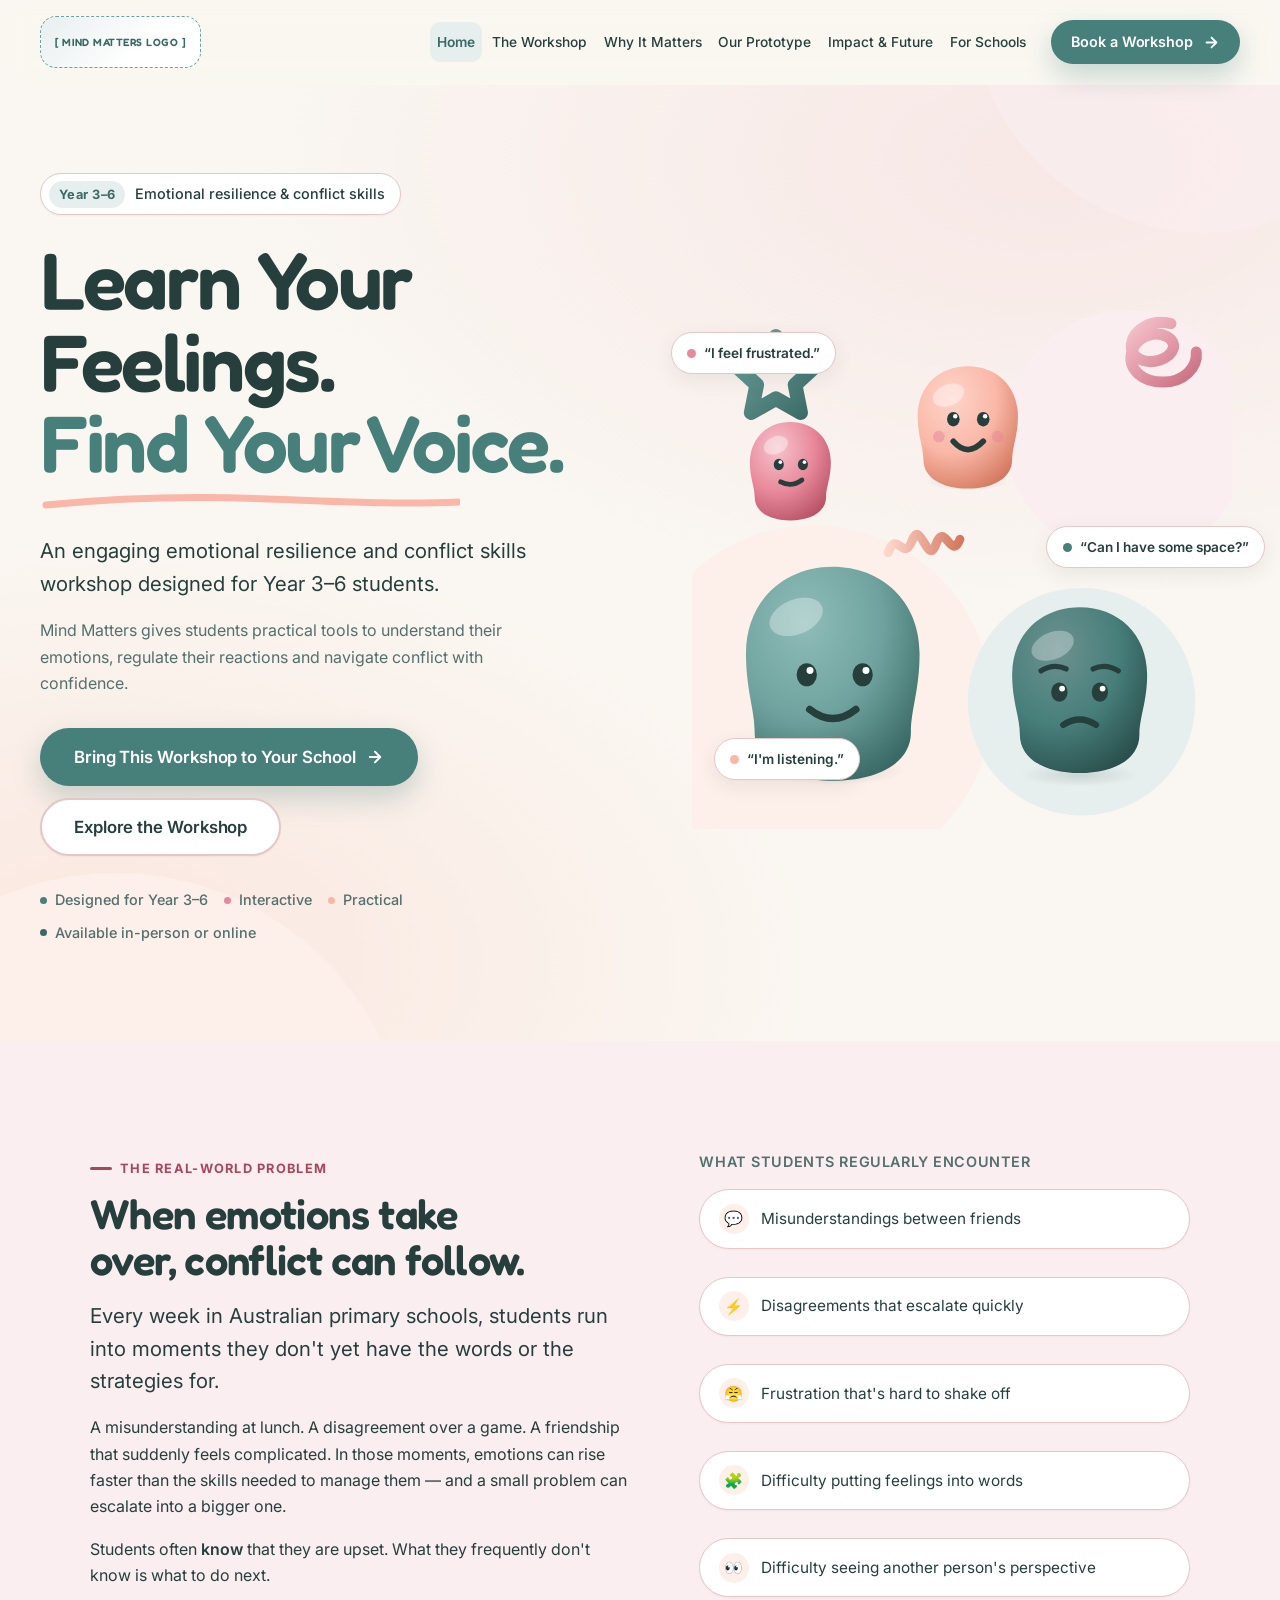
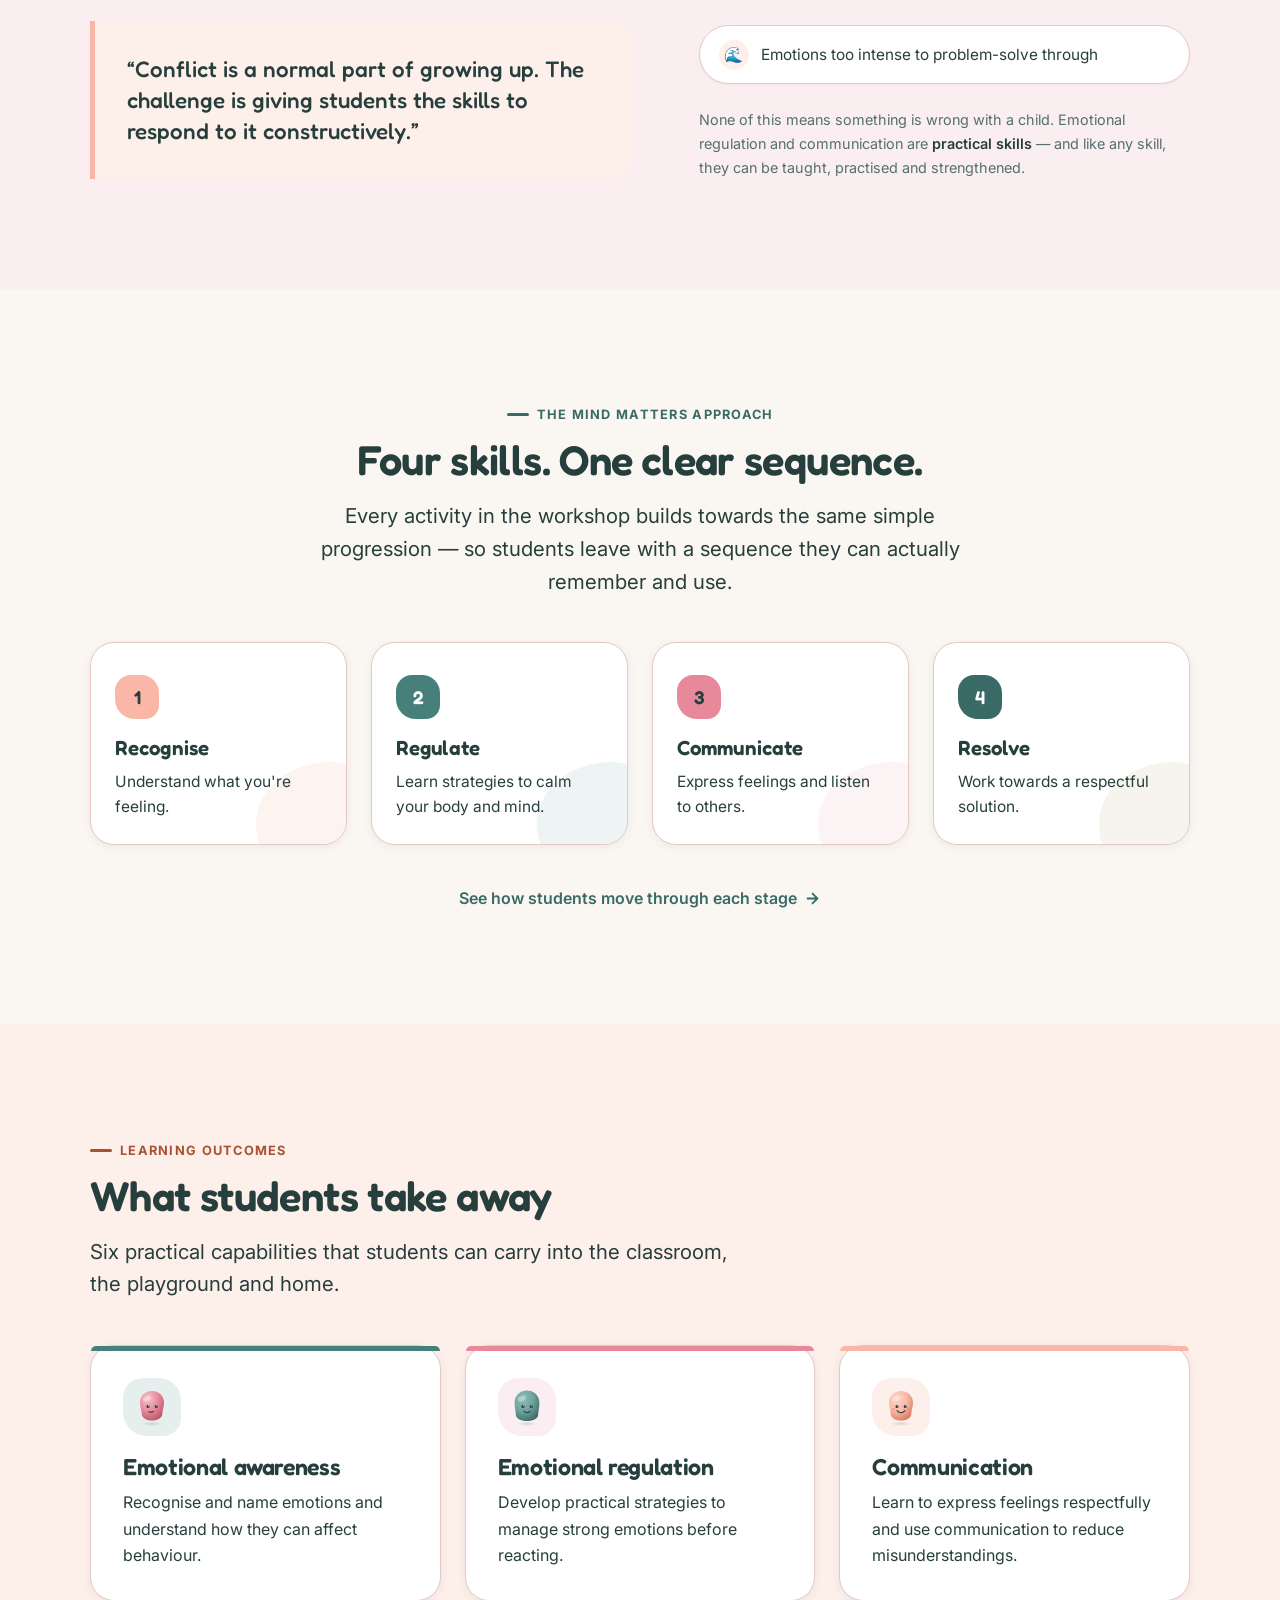
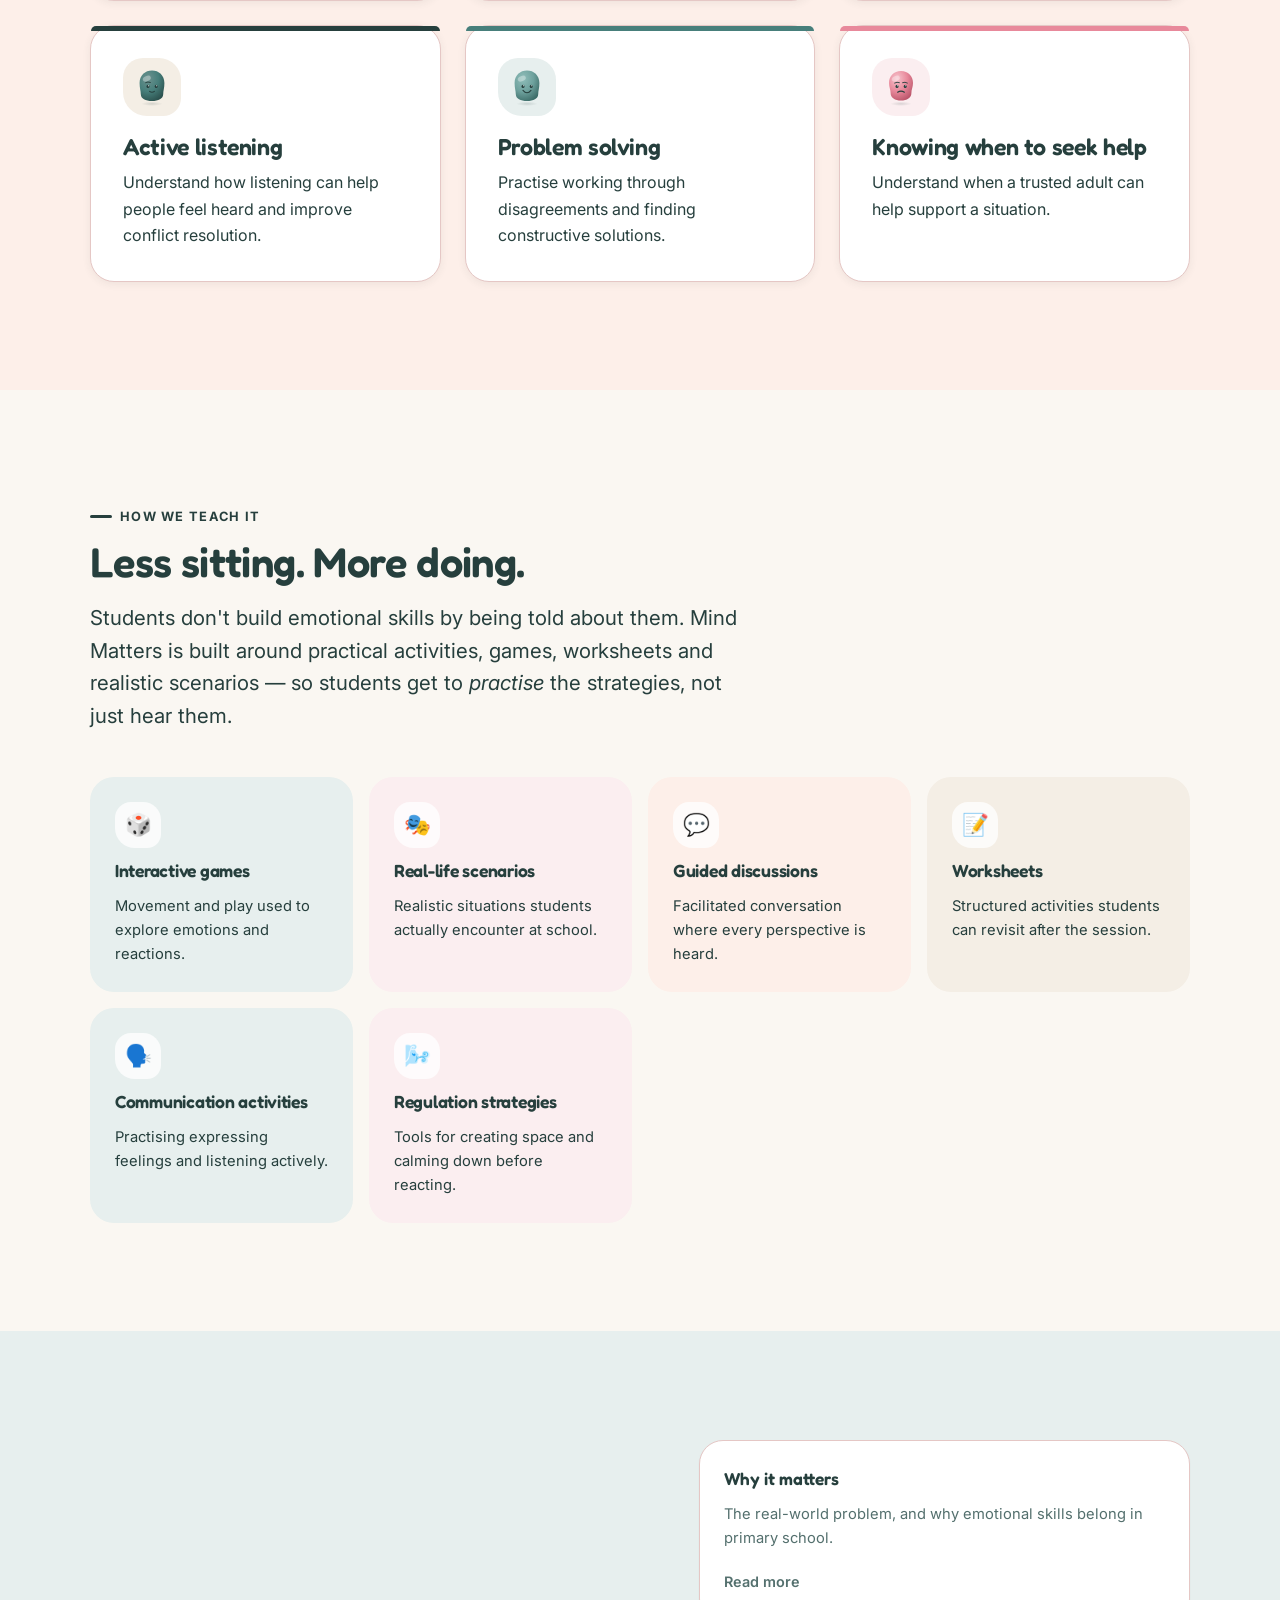
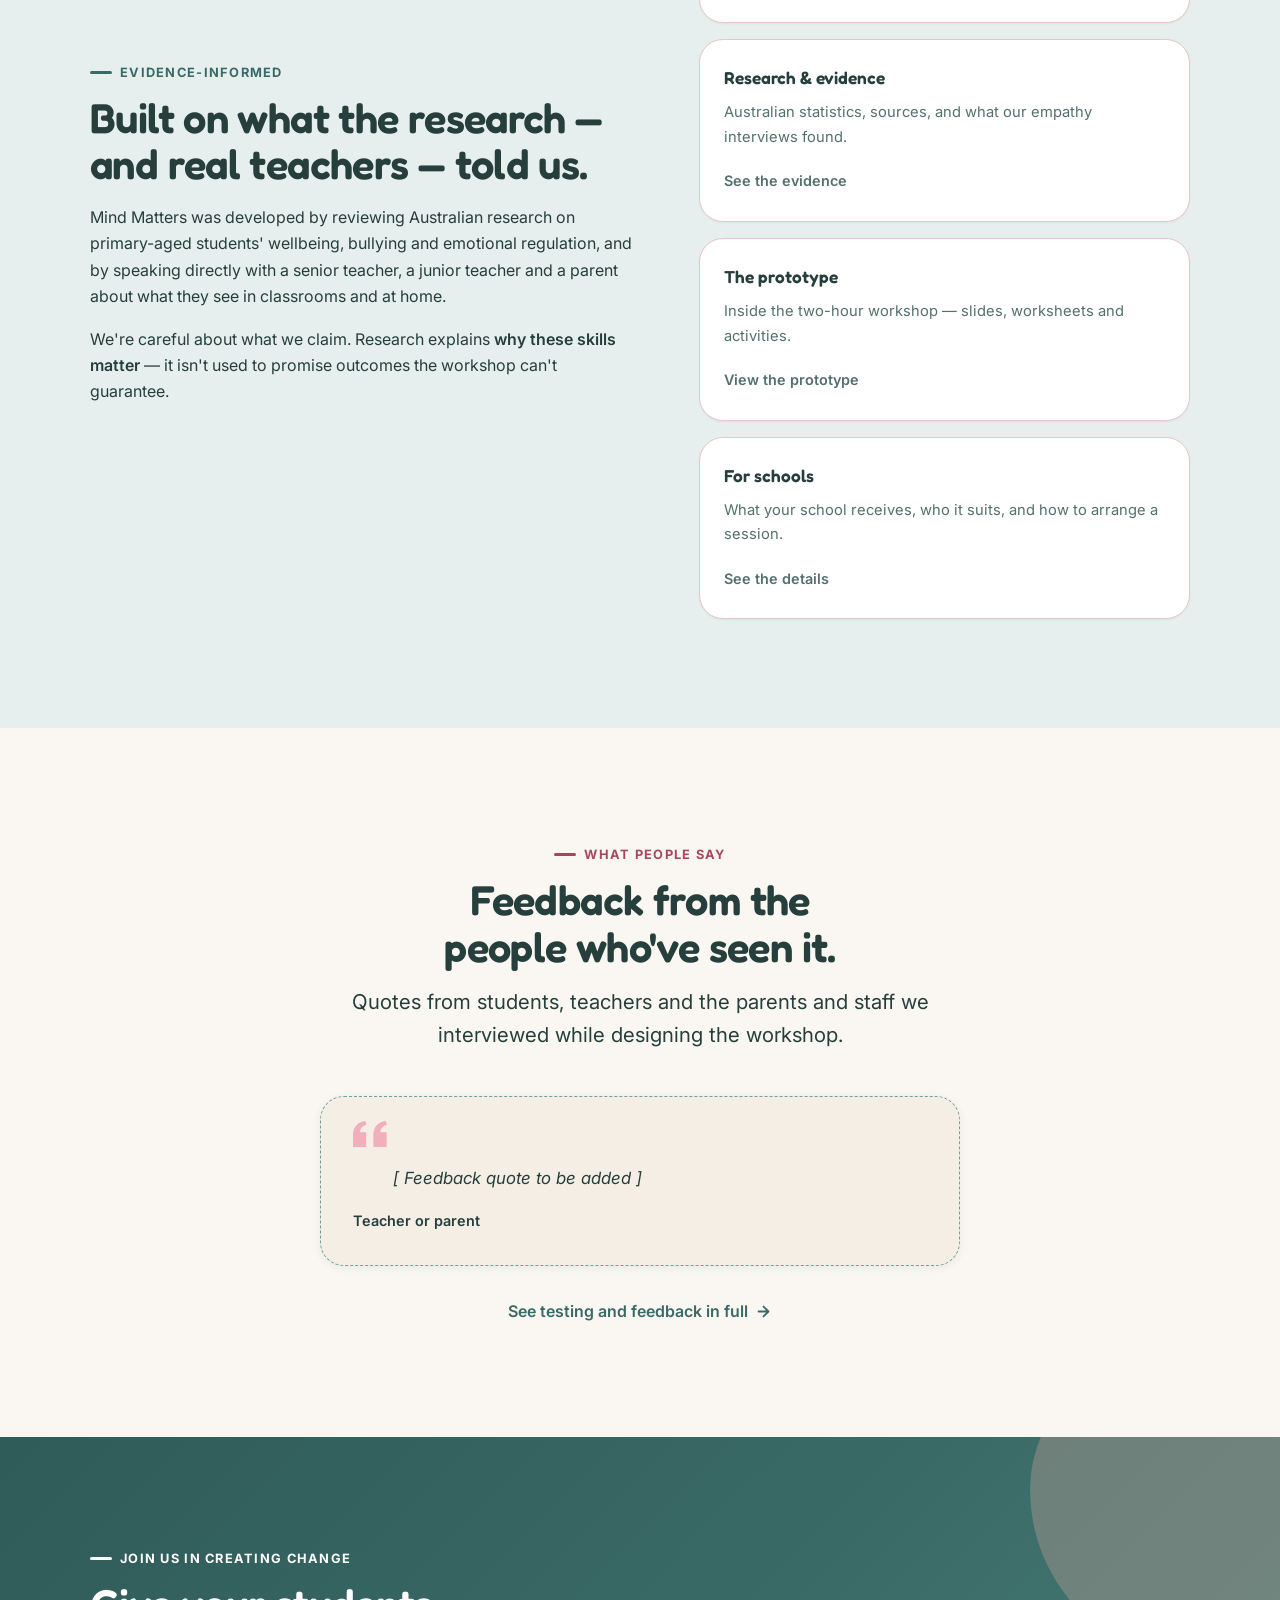
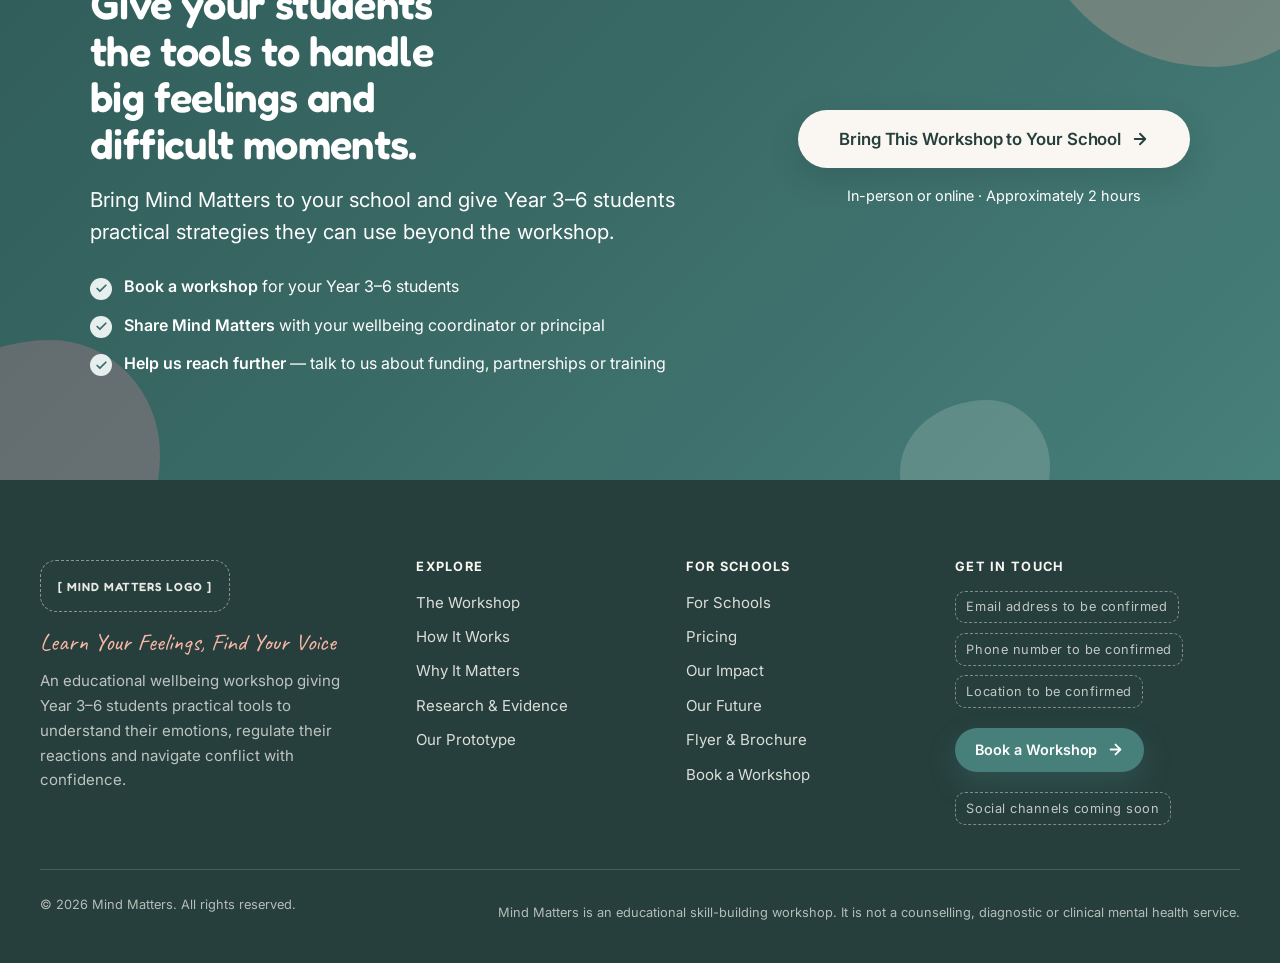
==== index.html @ a4c87caf "Mind Matters website A seven-page static site for the Mind Matters workshop — an emotional resilienc" ====
<!DOCTYPE html>
<html lang="en-AU" class="no-js">
<head>
<meta charset="utf-8">
<meta name="viewport" content="width=device-width, initial-scale=1">
<title>Mind Matters — Learn Your Feelings, Find Your Voice</title>
<meta name="description" content="An engaging emotional resilience and conflict skills workshop designed for Year 3–6 students. Available in person or online for Australian primary schools.">
<meta name="theme-color" content="#477F7B">
<meta property="og:site_name" content="Mind Matters">
<meta property="og:title" content="Mind Matters — Learn Your Feelings, Find Your Voice">
<meta property="og:description" content="An engaging emotional resilience and conflict skills workshop designed for Year 3–6 students. Available in person or online for Australian primary schools.">
<meta property="og:type" content="website">
<link rel="icon" href="assets/illustrations/favicon.svg" type="image/svg+xml">
<link rel="preconnect" href="https://fonts.googleapis.com">
<link rel="preconnect" href="https://fonts.gstatic.com" crossorigin>
<link rel="stylesheet" href="https://fonts.googleapis.com/css2?family=Caveat:wght@600;700&family=Fredoka:wght@400;500;600;700&family=Inter:wght@400;500;600;700&display=swap">
<link rel="stylesheet" href="css/base.css">
<link rel="stylesheet" href="css/components.css">
<link rel="stylesheet" href="css/pages.css">
</head>
<body>
<a class="skip-link" href="#main">Skip to main content</a>

<!-- Header is rendered by js/site.js from js/content.js -->
<header id="site-header"></header>

<noscript>
  <div class="wrap" style="padding:1rem 0">
    <p><strong>Mind Matters</strong> —
      <a href="index.html">Home</a> ·
      <a href="workshop.html">The Workshop</a> ·
      <a href="workshop.html#how-it-works">How It Works</a> ·
      <a href="why-it-matters.html">Why It Matters</a> ·
      <a href="why-it-matters.html#research">Research</a> ·
      <a href="for-schools.html">For Schools</a> ·
      <a href="for-schools.html#pricing">Pricing</a> ·
      <a href="impact.html#future">Our Vision</a> ·
      <a href="contact.html">Contact</a>
    </p>
  </div>
</noscript>

<main id="main">

<!-- ======================= HERO ======================= -->
<section class="hero">
  <div class="hero__blob-peach" aria-hidden="true"></div>
  <div class="hero__blob-rose float-slow" aria-hidden="true"></div>

  <div class="wrap wrap--wide hero__inner">

    <div class="hero__copy">
      <p class="hero__kicker" data-reveal>
        <b>Year 3–6</b> Emotional resilience &amp; conflict skills
      </p>

      <h1 class="hero__title" data-reveal style="--reveal-delay:60ms">
        <span class="l1">Learn Your Feelings.</span>
        <span class="l2">Find Your Voice.</span>
      </h1>

      <p class="hero__lead" data-reveal style="--reveal-delay:120ms">
        An engaging emotional resilience and conflict skills workshop designed for
        Year 3–6 students.
      </p>

      <p class="hero__sub" data-reveal style="--reveal-delay:160ms">
        Mind Matters gives students practical tools to understand their emotions,
        regulate their reactions and navigate conflict with confidence.
      </p>

      <div class="hero__actions" data-reveal style="--reveal-delay:220ms">
        <a class="btn btn--primary btn--lg" href="contact.html">
          Bring This Workshop to Your School
          <svg class="btn__arrow" width="18" height="18" viewBox="0 0 24 24" fill="none" stroke="currentColor" stroke-width="2.5" stroke-linecap="round" stroke-linejoin="round" aria-hidden="true"><path d="M5 12h13M12 5l7 7-7 7"/></svg>
        </a>
        <a class="btn btn--secondary btn--lg" href="workshop.html">Explore the Workshop</a>
      </div>

      <ul class="badge-strip" data-reveal style="--reveal-delay:280ms">
        <li>Designed for Year 3–6</li>
        <li>Interactive</li>
        <li>Practical</li>
        <li>Available in-person or online</li>
      </ul>
    </div>

    <div class="hero__art" data-reveal style="--reveal-delay:140ms">
      <div class="hero__art-stage">
        <img src="assets/illustrations/hero-scene.svg" class="float-slow"
             alt="Illustration of four friendly emotion characters surrounded by colourful organic shapes, representing students learning to name and manage their feelings.">
        <span class="hero__chip hero__chip--1 float float-delay-1" aria-hidden="true"><i></i>“I feel frustrated.”</span>
        <span class="hero__chip hero__chip--2 float-slow float-delay-2" aria-hidden="true"><i></i>“Can I have some space?”</span>
        <span class="hero__chip hero__chip--3 float float-delay-2" aria-hidden="true"><i></i>“I'm listening.”</span>
      </div>
    </div>

  </div>
</section>

<!-- ======================= THE PROBLEM ======================= -->
<section class="section section--rose" id="the-problem">
  <div class="wrap">
    <div class="split">

      <div data-reveal>
        <p class="eyebrow eyebrow--rose">The real-world problem</p>
        <h2>When emotions take over, conflict can follow.</h2>
        <p class="lead">
          Every week in Australian primary schools, students run into moments they
          don't yet have the words or the strategies for.
        </p>
        <p>
          A misunderstanding at lunch. A disagreement over a game. A friendship that
          suddenly feels complicated. In those moments, emotions can rise faster than
          the skills needed to manage them — and a small problem can escalate into a
          bigger one.
        </p>
        <p>
          Students often <strong>know</strong> that they are upset. What they frequently
          don't know is what to do next.
        </p>

        <div class="pull-statement">
          <p>
            “Conflict is a normal part of growing up. The challenge is giving students
            the skills to respond to it constructively.”
          </p>
        </div>
      </div>

      <div data-reveal style="--reveal-delay:120ms">
        <p class="small muted" style="font-weight:600;letter-spacing:.04em;text-transform:uppercase;margin-bottom:1rem">
          What students regularly encounter
        </p>
        <div class="problem-list">
          <p class="problem-chip"><span class="problem-chip__dot" aria-hidden="true">💬</span>Misunderstandings between friends</p>
          <p class="problem-chip"><span class="problem-chip__dot" aria-hidden="true">⚡</span>Disagreements that escalate quickly</p>
          <p class="problem-chip"><span class="problem-chip__dot" aria-hidden="true">😤</span>Frustration that's hard to shake off</p>
          <p class="problem-chip"><span class="problem-chip__dot" aria-hidden="true">🧩</span>Difficulty putting feelings into words</p>
          <p class="problem-chip"><span class="problem-chip__dot" aria-hidden="true">👀</span>Difficulty seeing another person's perspective</p>
          <p class="problem-chip"><span class="problem-chip__dot" aria-hidden="true">🌊</span>Emotions too intense to problem-solve through</p>
        </div>

        <p class="small muted" style="margin-top:1.5rem">
          None of this means something is wrong with a child. Emotional regulation and
          communication are <strong>practical skills</strong> — and like any skill, they
          can be taught, practised and strengthened.
        </p>
      </div>

    </div>
  </div>
</section>

<!-- ======================= THE APPROACH ======================= -->
<section class="section" id="approach">
  <div class="wrap">
    <div class="section-head section-head--center" data-reveal>
      <p class="eyebrow" style="justify-content:center">The Mind Matters approach</p>
      <h2>Four skills. One clear sequence.</h2>
      <p class="lead">
        Every activity in the workshop builds towards the same simple progression —
        so students leave with a sequence they can actually remember and use.
      </p>
    </div>

    <div class="steps">
      <article class="step step--1" data-reveal>
        <span class="step__num" aria-hidden="true">1</span>
        <h3 class="step__title">Recognise</h3>
        <p class="step__body">Understand what you're feeling.</p>
      </article>
      <article class="step step--2" data-reveal>
        <span class="step__num" aria-hidden="true">2</span>
        <h3 class="step__title">Regulate</h3>
        <p class="step__body">Learn strategies to calm your body and mind.</p>
      </article>
      <article class="step step--3" data-reveal>
        <span class="step__num" aria-hidden="true">3</span>
        <h3 class="step__title">Communicate</h3>
        <p class="step__body">Express feelings and listen to others.</p>
      </article>
      <article class="step step--4" data-reveal>
        <span class="step__num" aria-hidden="true">4</span>
        <h3 class="step__title">Resolve</h3>
        <p class="step__body">Work towards a respectful solution.</p>
      </article>
    </div>

    <p class="text-center" style="margin-top:2.5rem" data-reveal>
      <a class="link-arrow" href="workshop.html#how-it-works">
        See how students move through each stage
        <svg width="17" height="17" viewBox="0 0 24 24" fill="none" stroke="currentColor" stroke-width="2.5" stroke-linecap="round" stroke-linejoin="round" aria-hidden="true"><path d="M5 12h13M12 5l7 7-7 7"/></svg>
      </a>
    </p>
  </div>
</section>

<!-- ======================= WHAT STUDENTS TAKE AWAY ======================= -->
<section class="section section--peach" id="takeaways">
  <div class="wrap">
    <div class="section-head" data-reveal>
      <p class="eyebrow eyebrow--peach">Learning outcomes</p>
      <h2>What students take away</h2>
      <p class="lead">
        Six practical capabilities that students can carry into the classroom,
        the playground and home.
      </p>
    </div>

    <div class="grid grid--3">
      <article class="card card--hover card--teal card--topbar" data-reveal>
        <span class="card__icon" aria-hidden="true"><img src="assets/illustrations/blob-thinking.svg" alt=""></span>
        <h3>Emotional awareness</h3>
        <p>Recognise and name emotions and understand how they can affect behaviour.</p>
      </article>

      <article class="card card--hover card--rose card--topbar" data-reveal style="--reveal-delay:80ms">
        <span class="card__icon" aria-hidden="true"><img src="assets/illustrations/blob-calm.svg" alt=""></span>
        <h3>Emotional regulation</h3>
        <p>Develop practical strategies to manage strong emotions before reacting.</p>
      </article>

      <article class="card card--hover card--peach card--topbar" data-reveal style="--reveal-delay:160ms">
        <span class="card__icon" aria-hidden="true"><img src="assets/illustrations/blob-happy.svg" alt=""></span>
        <h3>Communication</h3>
        <p>Learn to express feelings respectfully and use communication to reduce misunderstandings.</p>
      </article>

      <article class="card card--hover card--deep card--topbar" data-reveal>
        <span class="card__icon" aria-hidden="true"><img src="assets/illustrations/blob-listening.svg" alt=""></span>
        <h3>Active listening</h3>
        <p>Understand how listening can help people feel heard and improve conflict resolution.</p>
      </article>

      <article class="card card--hover card--teal card--topbar" data-reveal style="--reveal-delay:80ms">
        <span class="card__icon" aria-hidden="true"><img src="assets/illustrations/blob-proud.svg" alt=""></span>
        <h3>Problem solving</h3>
        <p>Practise working through disagreements and finding constructive solutions.</p>
      </article>

      <article class="card card--hover card--rose card--topbar" data-reveal style="--reveal-delay:160ms">
        <span class="card__icon" aria-hidden="true"><img src="assets/illustrations/blob-worried.svg" alt=""></span>
        <h3>Knowing when to seek help</h3>
        <p>Understand when a trusted adult can help support a situation.</p>
      </article>
    </div>
  </div>
</section>

<!-- ======================= INTERACTIVE LEARNING ======================= -->
<section class="section" id="interactive">
  <div class="wrap">
    <div class="section-head" data-reveal>
      <p class="eyebrow eyebrow--deep">How we teach it</p>
      <h2>Less sitting. More doing.</h2>
      <p class="lead">
        Students don't build emotional skills by being told about them. Mind Matters is
        built around practical activities, games, worksheets and realistic scenarios —
        so students get to <em>practise</em> the strategies, not just hear them.
      </p>
    </div>

    <div class="activity-grid">
      <article class="activity activity--teal" data-reveal>
        <span class="activity__icon" aria-hidden="true">🎲</span>
        <h3 class="activity__title">Interactive games</h3>
        <p class="activity__body">Movement and play used to explore emotions and reactions.</p>
      </article>
      <article class="activity activity--rose" data-reveal style="--reveal-delay:70ms">
        <span class="activity__icon" aria-hidden="true">🎭</span>
        <h3 class="activity__title">Real-life scenarios</h3>
        <p class="activity__body">Realistic situations students actually encounter at school.</p>
      </article>
      <article class="activity activity--peach" data-reveal style="--reveal-delay:140ms">
        <span class="activity__icon" aria-hidden="true">💬</span>
        <h3 class="activity__title">Guided discussions</h3>
        <p class="activity__body">Facilitated conversation where every perspective is heard.</p>
      </article>
      <article class="activity activity--deep" data-reveal>
        <span class="activity__icon" aria-hidden="true">📝</span>
        <h3 class="activity__title">Worksheets</h3>
        <p class="activity__body">Structured activities students can revisit after the session.</p>
      </article>
      <article class="activity activity--teal" data-reveal style="--reveal-delay:70ms">
        <span class="activity__icon" aria-hidden="true">🗣️</span>
        <h3 class="activity__title">Communication activities</h3>
        <p class="activity__body">Practising expressing feelings and listening actively.</p>
      </article>
      <article class="activity activity--rose" data-reveal style="--reveal-delay:140ms">
        <span class="activity__icon" aria-hidden="true">🌬️</span>
        <h3 class="activity__title">Regulation strategies</h3>
        <p class="activity__body">Tools for creating space and calming down before reacting.</p>
      </article>
    </div>
  </div>
</section>

<!-- ======================= EVIDENCE + EXPLORE ======================= -->
<section class="section section--teal">
  <div class="wrap">
    <div class="split">
      <div data-reveal>
        <p class="eyebrow">Evidence-informed</p>
        <h2>Built on what the research — and real teachers — told us.</h2>
        <p>
          Mind Matters was developed by reviewing Australian research on primary-aged
          students' wellbeing, bullying and emotional regulation, and by speaking directly
          with a senior teacher, a junior teacher and a parent about what they see in
          classrooms and at home.
        </p>
        <p>
          We're careful about what we claim. Research explains <strong>why these skills
          matter</strong> — it isn't used to promise outcomes the workshop can't guarantee.
        </p>
      </div>

      <div class="nav-cards" data-reveal style="--reveal-delay:100ms">
        <a class="nav-card" href="why-it-matters.html">
          <strong>Why it matters</strong>
          <span>The real-world problem, and why emotional skills belong in primary school.</span>
          <span class="link-arrow">Read more</span>
        </a>
        <a class="nav-card" href="why-it-matters.html#research">
          <strong>Research &amp; evidence</strong>
          <span>Australian statistics, sources, and what our empathy interviews found.</span>
          <span class="link-arrow">See the evidence</span>
        </a>
        <a class="nav-card" href="prototype.html">
          <strong>The prototype</strong>
          <span>Inside the two-hour workshop — slides, worksheets and activities.</span>
          <span class="link-arrow">View the prototype</span>
        </a>
        <a class="nav-card" href="for-schools.html">
          <strong>For schools</strong>
          <span>What your school receives, who it suits, and how to arrange a session.</span>
          <span class="link-arrow">See the details</span>
        </a>
      </div>
    </div>
  </div>
</section>

<!-- ======================= CTA ======================= -->
<!-- ======================= FEEDBACK & QUOTES ======================= -->
<section class="section" id="feedback">
  <div class="wrap">
    <div class="section-head section-head--center" data-reveal>
      <p class="eyebrow eyebrow--rose" style="justify-content:center">What people say</p>
      <h2>Feedback from the people who've seen it.</h2>
      <p class="lead">
        Quotes from students, teachers and the parents and staff we interviewed while
        designing the workshop.
      </p>
    </div>

    <!-- ===== PLACEHOLDER: replace each with a real quote, then remove quote--empty ===== -->
    <div class="wrap--text" style="margin-inline:auto;margin-bottom:2rem">
      <figure class="quote quote--empty" data-reveal>
        <blockquote class="quote__text muted"><em>[ Feedback quote to be added ]</em></blockquote>
        <figcaption class="quote__attrib">Teacher or parent</figcaption>
      </figure>
    </div>

    <div class="cluster" style="justify-content:center" data-reveal>
      <a class="link-arrow" href="prototype.html#feedback">
        See testing and feedback in full
        <svg width="17" height="17" viewBox="0 0 24 24" fill="none" stroke="currentColor" stroke-width="2.5" stroke-linecap="round" stroke-linejoin="round" aria-hidden="true"><path d="M5 12h13M12 5l7 7-7 7"/></svg>
      </a>
    </div>
  </div>
</section>

<section class="cta-band">
  <span class="cta-band__shape cta-band__shape--a float-slow" aria-hidden="true"></span>
  <span class="cta-band__shape cta-band__shape--b float" aria-hidden="true"></span>
  <span class="cta-band__shape cta-band__shape--c float-slow float-delay-1" aria-hidden="true"></span>

  <div class="wrap cta-band__inner">
    <div data-reveal>
      <p class="eyebrow eyebrow--light">Join us in creating change</p>
      <h2>Give your students the tools to handle big feelings and difficult moments.</h2>
      <p class="lead" style="color:#FFFFFF">
        Bring Mind Matters to your school and give Year 3–6 students practical strategies
        they can use beyond the workshop.
      </p>
      <ul class="ticks" style="margin-top:1.5rem;color:#FFFFFF">
        <li style="color:#FFFFFF"><strong style="color:#FFFFFF">Book a workshop</strong> for your Year 3–6 students</li>
        <li style="color:#FFFFFF"><strong style="color:#FFFFFF">Share Mind Matters</strong> with your wellbeing coordinator or principal</li>
        <li style="color:#FFFFFF"><strong style="color:#FFFFFF">Help us reach further</strong> — talk to us about funding, partnerships or training</li>
      </ul>
    </div>
    <div data-reveal style="--reveal-delay:100ms">
      <a class="btn btn--on-colour btn--lg btn--block" href="contact.html">
        Bring This Workshop to Your School
        <svg class="btn__arrow" width="18" height="18" viewBox="0 0 24 24" fill="none" stroke="currentColor" stroke-width="2.5" stroke-linecap="round" stroke-linejoin="round" aria-hidden="true"><path d="M5 12h13M12 5l7 7-7 7"/></svg>
      </a>
      <p class="small" style="color:#FFFFFF;margin-top:1rem;text-align:center">
        In-person or online · Approximately 2 hours
      </p>
    </div>
  </div>
</section>

</main>

<!-- Footer is rendered by js/site.js from js/content.js -->
<footer id="site-footer"></footer>

<script src="js/content.js"></script>
<script src="js/site.js"></script>
</body>
</html>
---- css/base.css ----
/* ==========================================================================
   MIND MATTERS — base.css
   Design tokens, reset, typography, layout primitives, motion.
   Edit tokens here to re-skin the entire site.
   ========================================================================== */

/* --------------------------------------------------------------------------
   1. DESIGN TOKENS
   -------------------------------------------------------------------------- */
:root {
  /* ---------------------------------------------------------------------------
     BRAND PALETTE
     The six colours below are the Mind Matters brand palette, used exactly as
     specified. The "ink" and "tint" variants beneath them are derived from
     those six so that text and UI meet WCAG AA contrast — the brand colours
     themselves are unchanged and still do all the visible colour work.
     --------------------------------------------------------------------------- */

  /* --- Brand colours, as specified --- */
  --mm-teal:          #477F7B;  /* Primary   — Muted Teal      */
  --mm-rose:          #E8899B;  /* Secondary — Dusty Rose      */
  --mm-peach:         #FAB7A7;  /* Accent    — Peach           */
  --mm-canvas:        #FAF7F2;  /* Background— Warm Cream      */
  --mm-deep:          #263F3D;  /* Dark text — Deep Teal       */
  --mm-light:         #FAF7F2;  /* Light text on teal surfaces */
  --mm-border:        #E5C7C5;  /* Border    — Soft Rose-Grey  */

  /* --- Text-safe variants (AA on cream and white) ---
     Muted Teal and Dusty Rose are too light to carry small text on a cream
     background, so these slightly deeper versions are used for links, labels,
     icons and captions. Fills, borders and illustrations use the brand hexes. */
  --mm-teal-deep:     #3A6A66;  /* teal text, links, button fills, hover */
  --mm-rose-ink:      #A8465C;  /* rose used as text or an icon           */
  --mm-peach-ink:     #A85232;  /* peach used as text or an icon          */
  --mm-body:          #263F3D;  /* body copy — Deep Teal, per the palette */
  --mm-muted:         #54706E;  /* captions and secondary copy            */

  /* --- Lighter brand variants, for illustration and decoration --- */
  --mm-teal-light:    #6FA29E;
  --mm-rose-light:    #F2AEBB;
  --mm-peach-light:   #FDD5CA;

  /* --- Surface tints, derived from the brand colours --- */
  --mm-teal-tint:     #E7EFEE;
  --mm-rose-tint:     #FBEEF0;
  --mm-peach-tint:    #FDEFE9;
  --mm-cream-deep:    #F4EEE5;  /* a deeper cream for alternating bands   */
  --mm-surface:       #FFFFFF;  /* cards and panels sit above the cream   */
  --mm-surface-alt:   #FFFFFF;
  --mm-border-soft:   #EFE2E1;  /* faint dividers inside cards            */
  --mm-border-strong: #AD8482;  /* form inputs — must be perceivable      */

  /* Semantic roles */
  --mm-accent:        var(--mm-teal);
  --mm-accent-ink:    var(--mm-light);
  --mm-focus:         #A8465C;  /* rose ink — visible on cream and on teal */

  /* Typography */
  --font-display: "Fredoka", "Trebuchet MS", "Segoe UI", system-ui, sans-serif;
  --font-body:    "Inter", -apple-system, BlinkMacSystemFont, "Segoe UI", Roboto, Helvetica, Arial, sans-serif;
  --font-hand:    "Caveat", "Bradley Hand", cursive;

  /* Fluid type scale */
  --fs-display:  clamp(2.6rem, 1.4rem + 4.6vw, 5rem);
  --fs-h1:       clamp(2.2rem, 1.4rem + 3.2vw, 3.7rem);
  --fs-h2:       clamp(1.75rem, 1.25rem + 1.9vw, 2.6rem);
  --fs-h3:       clamp(1.2rem, 1.05rem + 0.6vw, 1.45rem);
  --fs-h4:       clamp(1.05rem, 1rem + 0.3vw, 1.18rem);
  --fs-lead:     clamp(1.05rem, 0.98rem + 0.45vw, 1.28rem);
  --fs-body:     1rem;
  --fs-small:    0.9rem;
  --fs-tiny:     0.8rem;

  /* Spacing */
  --sp-1: 0.25rem;  --sp-2: 0.5rem;   --sp-3: 0.75rem;  --sp-4: 1rem;
  --sp-5: 1.5rem;   --sp-6: 2rem;     --sp-7: 2.75rem;  --sp-8: 3.5rem;
  --sp-9: 5rem;     --sp-10: 7rem;

  --section-y: clamp(3.5rem, 2rem + 6vw, 7rem);

  /* Radii — soft, organic */
  --r-sm:  10px;
  --r-md:  16px;
  --r-lg:  24px;
  --r-xl:  32px;
  --r-2xl: 44px;
  --r-pill: 999px;
  --r-blob: 58% 42% 46% 54% / 48% 44% 56% 52%;

  /* Elevation — soft and low-contrast, never heavy */
  --sh-xs: 0 1px 2px rgba(38, 63, 61, 0.05);
  --sh-sm: 0 2px 8px rgba(38, 63, 61, 0.07);
  --sh-md: 0 6px 20px rgba(38, 63, 61, 0.08);
  --sh-lg: 0 16px 40px rgba(38, 63, 61, 0.10);
  --sh-xl: 0 28px 64px rgba(38, 63, 61, 0.13);
  --sh-teal: 0 12px 28px rgba(71, 127, 123, 0.28);

  /* Layout */
  --wrap:       1180px;
  --wrap-wide:  1340px;
  --wrap-text:  720px;
  --gutter:     clamp(1.15rem, 0.6rem + 2.4vw, 2.5rem);
  --header-h:   84px;

  /* Motion */
  --ease-out:  cubic-bezier(0.22, 1, 0.36, 1);
  --ease-soft: cubic-bezier(0.4, 0, 0.2, 1);
  --t-fast: 160ms;
  --t-med:  280ms;
  --t-slow: 520ms;
}

/* --------------------------------------------------------------------------
   2. RESET
   -------------------------------------------------------------------------- */
*, *::before, *::after { box-sizing: border-box; }

html {
  -webkit-text-size-adjust: 100%;
  scroll-behavior: smooth;
  scroll-padding-top: calc(var(--header-h) + 16px);
}

body {
  margin: 0;
  background: var(--mm-canvas);
  color: var(--mm-body);
  font-family: var(--font-body);
  font-size: var(--fs-body);
  line-height: 1.65;
  -webkit-font-smoothing: antialiased;
  -moz-osx-font-smoothing: grayscale;
  overflow-x: hidden;
}

h1, h2, h3, h4, h5, h6 {
  margin: 0 0 var(--sp-4);
  font-family: var(--font-display);
  font-weight: 600;
  line-height: 1.12;
  letter-spacing: -0.015em;
  color: var(--mm-deep);
  text-wrap: balance;
}

h1 { font-size: var(--fs-h1); }
h2 { font-size: var(--fs-h2); }
h3 { font-size: var(--fs-h3); line-height: 1.25; }
h4 { font-size: var(--fs-h4); line-height: 1.35; }

p { margin: 0 0 var(--sp-4); }
p:last-child { margin-bottom: 0; }

a { color: var(--mm-teal-deep); text-decoration-thickness: 1px; text-underline-offset: 3px; }
a:hover { color: var(--mm-deep); }

img, svg, video { max-width: 100%; height: auto; display: block; }

ul, ol { margin: 0 0 var(--sp-4); padding-left: 1.25rem; }
li { margin-bottom: var(--sp-2); }
li:last-child { margin-bottom: 0; }

button, input, select, textarea { font: inherit; color: inherit; }

strong, b { font-weight: 600; color: var(--mm-deep); }

hr {
  border: 0;
  border-top: 1px solid var(--mm-border);
  margin: var(--sp-7) 0;
}

/* --------------------------------------------------------------------------
   3. ACCESSIBILITY
   -------------------------------------------------------------------------- */
:focus-visible {
  outline: 3px solid var(--mm-focus);
  outline-offset: 3px;
  border-radius: 6px;
}
:focus:not(:focus-visible) { outline: none; }

.skip-link {
  position: absolute;
  left: var(--sp-4);
  top: var(--sp-4);
  z-index: 2000;
  transform: translateY(-160%);
  background: var(--mm-deep);
  color: var(--mm-light);
  padding: 0.7rem 1.2rem;
  border-radius: var(--r-pill);
  font-weight: 600;
  font-size: var(--fs-small);
  text-decoration: none;
  transition: transform var(--t-fast) var(--ease-out);
}
.skip-link:focus { transform: translateY(0); color: #fff; }

.visually-hidden {
  position: absolute !important;
  width: 1px; height: 1px;
  padding: 0; margin: -1px;
  overflow: hidden;
  clip: rect(0 0 0 0);
  clip-path: inset(50%);
  white-space: nowrap;
  border: 0;
}

[aria-hidden="true"] { pointer-events: none; }

/* --------------------------------------------------------------------------
   4. LAYOUT PRIMITIVES
   -------------------------------------------------------------------------- */
.wrap {
  width: 100%;
  max-width: var(--wrap);
  margin-inline: auto;
  padding-inline: var(--gutter);
}
.wrap--wide { max-width: var(--wrap-wide); }
.wrap--text { max-width: var(--wrap-text); }

.section { padding-block: var(--section-y); position: relative; }
.section--tight { padding-block: clamp(2.5rem, 1.5rem + 4vw, 4.5rem); }
.section--flush-top { padding-top: 0; }

/* Coloured section grounds — the page itself sits on Warm Cream */
.section--white  { background: var(--mm-surface); }
.section--cream  { background: var(--mm-cream-deep); }
.section--teal   { background: var(--mm-teal-tint); }
.section--rose   { background: var(--mm-rose-tint); }
.section--peach  { background: var(--mm-peach-tint); }

/* Grids */
.grid { display: grid; gap: var(--sp-5); }
.grid--2 { grid-template-columns: repeat(2, minmax(0, 1fr)); }
.grid--3 { grid-template-columns: repeat(3, minmax(0, 1fr)); }
.grid--4 { grid-template-columns: repeat(4, minmax(0, 1fr)); }
.grid--auto { grid-template-columns: repeat(auto-fit, minmax(265px, 1fr)); }

@media (max-width: 980px) {
  .grid--4 { grid-template-columns: repeat(2, minmax(0, 1fr)); }
  .grid--3 { grid-template-columns: repeat(2, minmax(0, 1fr)); }
}
@media (max-width: 660px) {
  .grid--2, .grid--3, .grid--4, .grid--auto { grid-template-columns: minmax(0, 1fr); }
}

.split {
  display: grid;
  grid-template-columns: 1.05fr 0.95fr;
  gap: clamp(2rem, 1rem + 4vw, 4.5rem);
  align-items: center;
}
.split--reverse > *:first-child { order: 2; }
@media (max-width: 900px) {
  .split { grid-template-columns: minmax(0, 1fr); }
  .split--reverse > *:first-child { order: 0; }
}

.stack > * + * { margin-top: var(--sp-4); }
.cluster { display: flex; flex-wrap: wrap; gap: var(--sp-3); align-items: center; }

/* --------------------------------------------------------------------------
   5. TYPOGRAPHIC HELPERS
   -------------------------------------------------------------------------- */
.eyebrow {
  display: inline-flex;
  align-items: center;
  gap: 0.5rem;
  font-family: var(--font-body);
  font-size: var(--fs-tiny);
  font-weight: 700;
  letter-spacing: 0.1em;
  text-transform: uppercase;
  color: var(--mm-teal-deep);
  margin: 0 0 var(--sp-3);
}
.eyebrow::before {
  content: "";
  width: 22px; height: 3px;
  border-radius: 3px;
  background: currentColor;
  flex: none;
}
.eyebrow--rose  { color: var(--mm-rose-ink); }
.eyebrow--peach { color: var(--mm-peach-ink); }
.eyebrow--deep  { color: var(--mm-deep); }
.eyebrow--light { color: #FFFFFF; }

.lead {
  font-size: var(--fs-lead);
  line-height: 1.6;
  color: var(--mm-body);
}

.hand {
  font-family: var(--font-hand);
  font-size: 1.45em;
  line-height: 1;
  color: var(--mm-teal-deep);
}

.section-head { max-width: 660px; margin-bottom: var(--sp-7); }
.section-head--center { margin-inline: auto; text-align: center; }

.text-center { text-align: center; }
.muted { color: var(--mm-muted); }
.small { font-size: var(--fs-small); }
.tiny  { font-size: var(--fs-tiny); }

/* Highlighter-style emphasis, echoing the slide's marker shapes */
.mark {
  background-image: linear-gradient(to top, var(--mm-peach-light) 0, var(--mm-peach-light) 38%, transparent 38%);
  padding-inline: 0.08em;
}
.mark--rose  { background-image: linear-gradient(to top, var(--mm-rose-light) 0, var(--mm-rose-light) 38%, transparent 38%); }
.mark--teal  { background-image: linear-gradient(to top, var(--mm-teal-light) 0, var(--mm-teal-light) 38%, transparent 38%); }

.u-purple { color: var(--mm-teal); }
.u-teal   { color: var(--mm-teal-deep); }
.u-pink   { color: var(--mm-rose-ink); }

/* --------------------------------------------------------------------------
   6. DECORATIVE ORGANIC SHAPES
   -------------------------------------------------------------------------- */
.blob-bg {
  position: absolute;
  z-index: 0;
  border-radius: var(--r-blob);
  filter: blur(0.5px);
  opacity: 0.75;
  pointer-events: none;
}
.blob-bg--teal  { background: var(--mm-teal-tint); }
.blob-bg--rose  { background: var(--mm-rose-tint); }
.blob-bg--peach { background: var(--mm-peach-tint); }

.section > .wrap { position: relative; z-index: 1; }

/* --------------------------------------------------------------------------
   7. MOTION — subtle reveal on scroll
   -------------------------------------------------------------------------- */
[data-reveal] {
  opacity: 0;
  transform: translateY(18px);
  transition:
    opacity 620ms var(--ease-out),
    transform 620ms var(--ease-out);
  transition-delay: var(--reveal-delay, 0ms);
}
[data-reveal].is-visible { opacity: 1; transform: none; }

/* No-JS safety: never leave content hidden */
.no-js [data-reveal] { opacity: 1; transform: none; }

@keyframes mm-float {
  0%, 100% { transform: translateY(0) rotate(0deg); }
  50%      { transform: translateY(-14px) rotate(2.5deg); }
}
@keyframes mm-float-slow {
  0%, 100% { transform: translateY(0) rotate(0deg); }
  50%      { transform: translateY(-9px) rotate(-3deg); }
}
.float      { animation: mm-float 7s var(--ease-soft) infinite; }
.float-slow { animation: mm-float-slow 9.5s var(--ease-soft) infinite; }
.float-delay-1 { animation-delay: -2.2s; }
.float-delay-2 { animation-delay: -4.4s; }

@media (prefers-reduced-motion: reduce) {
  html { scroll-behavior: auto; }
  *, *::before, *::after {
    animation-duration: 0.001ms !important;
    animation-iteration-count: 1 !important;
    transition-duration: 0.001ms !important;
    scroll-behavior: auto !important;
  }
  [data-reveal] { opacity: 1; transform: none; }
}

/* --------------------------------------------------------------------------
   8. PRINT
   -------------------------------------------------------------------------- */
@media print {
  .site-header, .site-footer, .cta-band, .blob-bg { display: none !important; }
  body { color: #000; }
  a::after { content: " (" attr(href) ")"; font-size: 0.8em; }
}
---- css/components.css ----
/* ==========================================================================
   MIND MATTERS — components.css
   Reusable UI: header, buttons, cards, steps, stats, forms, footer.
   ========================================================================== */

/* --------------------------------------------------------------------------
   1. BUTTONS
   -------------------------------------------------------------------------- */
.btn {
  --btn-bg: var(--mm-teal);      /* Muted Teal #477F7B, as specified */
  --btn-fg: #FFFFFF;             /* white clears AA on the brand teal */
  display: inline-flex;
  align-items: center;
  justify-content: center;
  gap: 0.6rem;
  padding: 0.95rem 1.6rem;
  min-height: 52px;
  border: 2px solid transparent;
  border-radius: var(--r-pill);
  background: var(--btn-bg);
  color: var(--btn-fg);
  font-family: var(--font-body);
  font-size: 0.97rem;
  font-weight: 600;
  letter-spacing: -0.005em;
  line-height: 1.2;
  text-align: center;
  text-decoration: none;
  cursor: pointer;
  transition:
    transform var(--t-fast) var(--ease-out),
    box-shadow var(--t-med) var(--ease-out),
    background-color var(--t-fast) var(--ease-soft),
    color var(--t-fast) var(--ease-soft),
    border-color var(--t-fast) var(--ease-soft);
}
.btn:hover { transform: translateY(-2px); color: var(--btn-fg); }
.btn:active { transform: translateY(0); }

.btn--primary { box-shadow: var(--sh-teal); }
.btn--primary:hover { background: var(--mm-teal-deep); box-shadow: 0 16px 34px rgba(38, 63, 61, 0.28); }

.btn--secondary {
  --btn-bg: transparent;
  --btn-fg: var(--mm-deep);
  border-color: var(--mm-border);
  background: var(--mm-surface);
  box-shadow: var(--sh-xs);
}
.btn--secondary:hover {
  border-color: var(--mm-teal);
  color: var(--mm-teal-deep);
  box-shadow: var(--sh-md);
}

.btn--ghost {
  --btn-bg: transparent;
  --btn-fg: var(--mm-deep);
  border-color: transparent;
  padding-inline: 0.75rem;
}
.btn--ghost:hover { color: var(--mm-teal-deep); background: var(--mm-teal-tint); }

.btn--on-colour {
  --btn-bg: var(--mm-light);
  --btn-fg: var(--mm-deep);
  box-shadow: 0 12px 28px rgba(38, 63, 61, 0.22);
}
.btn--on-colour:hover { --btn-bg: #FFFFFF; }

.btn--outline-light {
  --btn-bg: transparent;
  --btn-fg: #fff;
  border-color: rgba(255, 255, 255, 0.55);
}
.btn--outline-light:hover { background: rgba(255, 255, 255, 0.14); border-color: #fff; }

.btn--sm { min-height: 44px; padding: 0.6rem 1.15rem; font-size: 0.9rem; }
.btn--lg { min-height: 58px; padding: 1.05rem 2rem; font-size: 1.05rem; }
.btn--block { width: 100%; }

.btn__arrow { transition: transform var(--t-med) var(--ease-out); flex: none; }
.btn:hover .btn__arrow { transform: translateX(4px); }

/* Plain text link with arrow */
.link-arrow {
  display: inline-flex;
  align-items: center;
  gap: 0.45rem;
  font-weight: 600;
  text-decoration: none;
  color: var(--mm-teal-deep);
  border-bottom: 2px solid transparent;
  padding-bottom: 2px;
  transition: border-color var(--t-fast) var(--ease-soft), gap var(--t-fast) var(--ease-out);
}
.link-arrow:hover { border-bottom-color: currentColor; gap: 0.7rem; }

/* --------------------------------------------------------------------------
   2. HEADER + NAVIGATION
   -------------------------------------------------------------------------- */
.site-header {
  position: sticky;
  top: 0;
  z-index: 1000;
  background: rgba(250, 247, 242, 0.88);
  backdrop-filter: saturate(170%) blur(14px);
  -webkit-backdrop-filter: saturate(170%) blur(14px);
  border-bottom: 1px solid transparent;
  transition:
    box-shadow var(--t-med) var(--ease-soft),
    border-color var(--t-med) var(--ease-soft),
    background-color var(--t-med) var(--ease-soft);
}
.site-header.is-stuck {
  background: rgba(250, 247, 242, 0.96);
  border-bottom-color: var(--mm-border);
  box-shadow: 0 4px 22px rgba(38, 63, 61, 0.07);
}

.nav {
  display: flex;
  align-items: center;
  gap: var(--sp-5);
  height: var(--header-h);
  transition: height var(--t-med) var(--ease-soft);
}
.site-header.is-stuck .nav { height: 68px; }

/* ---- Logo placeholder: replace the contents of .logo-slot with your logo ---- */
.nav__brand {
  display: inline-flex;
  align-items: center;
  gap: 0.7rem;
  text-decoration: none;
  flex: none;
  border-radius: var(--r-md);
}
.logo-slot {
  display: inline-flex;
  align-items: center;
  justify-content: center;
  /* Reserved space for the real Mind Matters logo */
  min-width: 190px;
  height: 52px;
  padding: 0 0.9rem;
  border: 1.5px dashed var(--mm-teal-light);
  border-radius: var(--r-md);
  background: linear-gradient(135deg, var(--mm-teal-tint), var(--mm-surface) 65%);
  color: var(--mm-teal-deep);
  font-family: var(--font-display);
  font-size: 0.78rem;
  font-weight: 600;
  letter-spacing: 0.08em;
  text-transform: uppercase;
  text-align: center;
  line-height: 1.15;
  transition: height var(--t-med) var(--ease-soft), border-color var(--t-fast) var(--ease-soft);
}
.nav__brand:hover .logo-slot { border-color: var(--mm-teal); }
.site-header.is-stuck .logo-slot { height: 44px; }
.logo-slot img { max-height: 100%; width: auto; }
/* When a real logo image is dropped in, add class "logo-slot--filled" to remove the dashed frame */
.logo-slot--filled {
  border: 0;
  background: none;
  padding: 0;
  min-width: 0;
}

/* Desktop: links + CTA sit on one row, pushed to the right */
.nav__menu {
  display: flex;
  align-items: center;
  gap: 0.5rem;
  margin-left: auto;
  min-width: 0;
}

.nav__links {
  display: flex;
  align-items: center;
  gap: 0.15rem;
  margin: 0;
  padding: 0;
  list-style: none;
  flex-wrap: nowrap;
}
.nav__links li { margin: 0; }

.nav__link {
  display: inline-block;
  padding: 0.55rem 0.7rem;
  border-radius: var(--r-sm);
  color: var(--mm-deep);
  font-size: 0.925rem;
  font-weight: 500;
  text-decoration: none;
  white-space: nowrap;
  transition: color var(--t-fast) var(--ease-soft), background-color var(--t-fast) var(--ease-soft);
}
.nav__link:hover { color: var(--mm-teal-deep); background: var(--mm-teal-tint); }
.nav__link[aria-current="page"] {
  color: var(--mm-teal-deep);
  font-weight: 600;
  background: var(--mm-teal-tint);
}

.nav__cta { flex: none; margin-left: 0.6rem; }

.nav__toggle {
  display: none;
  align-items: center;
  justify-content: center;
  width: 48px; height: 48px;
  margin-left: auto;
  border: 1.5px solid var(--mm-border);
  border-radius: var(--r-md);
  background: var(--mm-surface);
  cursor: pointer;
}
.nav__toggle-bars { display: block; width: 20px; height: 14px; position: relative; }
.nav__toggle-bars span {
  position: absolute;
  left: 0;
  width: 100%; height: 2px;
  border-radius: 2px;
  background: var(--mm-deep);
  transition: transform var(--t-med) var(--ease-out), opacity var(--t-fast) linear, top var(--t-med) var(--ease-out);
}
.nav__toggle-bars span:nth-child(1) { top: 0; }
.nav__toggle-bars span:nth-child(2) { top: 6px; }
.nav__toggle-bars span:nth-child(3) { top: 12px; }
.nav__toggle[aria-expanded="true"] .nav__toggle-bars span:nth-child(1) { top: 6px; transform: rotate(45deg); }
.nav__toggle[aria-expanded="true"] .nav__toggle-bars span:nth-child(2) { opacity: 0; }
.nav__toggle[aria-expanded="true"] .nav__toggle-bars span:nth-child(3) { top: 6px; transform: rotate(-45deg); }

/* CTA label shortens before the nav gets tight */
.nav__cta-short { display: none; }

@media (max-width: 1480px) {
  .nav__cta-full  { display: none; }
  .nav__cta-short { display: inline; }
}
@media (max-width: 1320px) {
  .nav__link { padding-inline: 0.45rem; font-size: 0.86rem; }
  .logo-slot { min-width: 148px; font-size: 0.66rem; letter-spacing: 0.05em; }
  .nav { gap: var(--sp-4); }
}

@media (max-width: 1180px) {
  .nav__toggle { display: inline-flex; }
  .nav__menu {
    position: fixed;
    inset: var(--header-h) 0 auto 0;
    max-height: calc(100dvh - var(--header-h));
    overflow-y: auto;
    display: block;
    padding: var(--sp-5) var(--gutter) var(--sp-7);
    background: var(--mm-surface);
    border-bottom: 1px solid var(--mm-border);
    box-shadow: var(--sh-lg);
    transform: translateY(-14px);
    opacity: 0;
    visibility: hidden;
    transition: transform var(--t-med) var(--ease-out), opacity var(--t-med) var(--ease-soft), visibility var(--t-med);
  }
  .nav__menu.is-open { transform: none; opacity: 1; visibility: visible; }
  .nav__links { flex-direction: column; align-items: stretch; gap: 0.15rem; margin-left: 0; }
  .nav__link {
    display: block;
    padding: 0.9rem 0.85rem;
    font-size: 1.02rem;
    border-radius: var(--r-md);
  }
  .nav__cta { display: block; margin: var(--sp-5) 0 0; }
  .nav__cta .btn { width: 100%; }
  .nav__cta-full  { display: inline; }
  .nav__cta-short { display: none; }
}

/* --------------------------------------------------------------------------
   3. CARDS
   -------------------------------------------------------------------------- */
.card {
  position: relative;
  display: flex;
  flex-direction: column;
  padding: var(--sp-6);
  background: var(--mm-surface);
  border: 1px solid var(--mm-border);
  border-radius: var(--r-lg);
  box-shadow: var(--sh-sm);
  transition:
    transform var(--t-med) var(--ease-out),
    box-shadow var(--t-med) var(--ease-out),
    border-color var(--t-med) var(--ease-soft);
}
.card--hover:hover {
  transform: translateY(-5px);
  box-shadow: var(--sh-lg);
  border-color: transparent;
}
.card h3 { margin-bottom: var(--sp-2); }
.card p { color: var(--mm-body); }

.card__icon {
  display: inline-flex;
  align-items: center;
  justify-content: center;
  width: 58px; height: 58px;
  margin-bottom: var(--sp-4);
  border-radius: 20px 22px 18px 24px;
  background: var(--mm-teal-tint);
  color: var(--mm-teal-deep);
  flex: none;
}
.card__icon svg { width: 28px; height: 28px; }
.card__icon img { width: 40px; height: 40px; }

/* Colour variants — four, drawn from the brand palette */
.card--teal  .card__icon { background: var(--mm-teal-tint);  color: var(--mm-teal-deep); }
.card--rose  .card__icon { background: var(--mm-rose-tint);  color: var(--mm-rose-ink); }
.card--peach .card__icon { background: var(--mm-peach-tint); color: var(--mm-peach-ink); }
.card--deep  .card__icon { background: var(--mm-cream-deep); color: var(--mm-deep); }

.card--topbar::before {
  content: "";
  position: absolute;
  inset: 0 0 auto 0;
  height: 5px;
  border-radius: var(--r-lg) var(--r-lg) 0 0;
  background: var(--mm-teal);
}
.card--topbar.card--rose::before  { background: var(--mm-rose); }
.card--topbar.card--peach::before { background: var(--mm-peach); }
.card--topbar.card--deep::before  { background: var(--mm-deep); }

/* Filled colour card */
.card--fill {
  border: 0;
  color: var(--mm-deep);
  box-shadow: var(--sh-md);
}
.card--fill.card--teal  { background: var(--mm-teal-tint); }
.card--fill.card--rose  { background: var(--mm-rose-tint); }
.card--fill.card--peach { background: var(--mm-peach-tint); }
.card--fill.card--deep  { background: var(--mm-cream-deep); }
.card--fill .card__icon { background: rgba(255, 255, 255, 0.72); }

.card--compact { padding: var(--sp-5); }

/* Link card */
a.card { text-decoration: none; color: inherit; }
a.card:hover { color: inherit; }

/* --------------------------------------------------------------------------
   4. FOUR-STEP APPROACH (Recognise → Regulate → Communicate → Resolve)
   -------------------------------------------------------------------------- */
.steps {
  display: grid;
  grid-template-columns: repeat(4, minmax(0, 1fr));
  gap: var(--sp-5);
  position: relative;
}
@media (max-width: 980px) { .steps { grid-template-columns: repeat(2, minmax(0, 1fr)); } }
@media (max-width: 560px) { .steps { grid-template-columns: minmax(0, 1fr); } }

.step {
  position: relative;
  display: flex;
  flex-direction: column;
  padding: var(--sp-6) var(--sp-5) var(--sp-5);
  background: var(--mm-surface);
  border: 1px solid var(--mm-border);
  border-radius: var(--r-lg);
  box-shadow: var(--sh-sm);
  overflow: hidden;
  transition: transform var(--t-med) var(--ease-out), box-shadow var(--t-med) var(--ease-out);
}
.step:hover { transform: translateY(-6px); box-shadow: var(--sh-lg); }

.step::after {
  content: "";
  position: absolute;
  right: -38px; bottom: -46px;
  width: 128px; height: 128px;
  border-radius: var(--r-blob);
  background: var(--step-tint, var(--mm-teal-tint));
  opacity: 0.7;
  z-index: 0;
  transition: transform var(--t-slow) var(--ease-out);
}
.step:hover::after { transform: scale(1.14) rotate(-8deg); }
.step > * { position: relative; z-index: 1; }

.step__num {
  display: inline-flex;
  align-items: center;
  justify-content: center;
  width: 44px; height: 44px;
  margin-bottom: var(--sp-4);
  border-radius: 16px 18px 14px 20px;
  background: var(--step-colour, var(--mm-teal));
  color: var(--step-fg, #FFFFFF);
  font-family: var(--font-display);
  font-size: 1.15rem;
  font-weight: 600;
}
.step__title {
  font-family: var(--font-display);
  font-size: 1.28rem;
  font-weight: 600;
  letter-spacing: 0.005em;
  color: var(--mm-deep);
  margin-bottom: var(--sp-2);
}
.step__body { font-size: 0.97rem; color: var(--mm-body); margin: 0; }

/* The four steps run warm to cool, mirroring the journey they describe:
   Recognise (the feeling arrives) → Regulate (calming) → Communicate (connection)
   → Resolve (settled). Peach and rose carry emotion; teal carries calm. */
.step--1 { --step-colour: var(--mm-peach);     --step-tint: var(--mm-peach-tint); --step-fg: var(--mm-deep); }
.step--2 { --step-colour: var(--mm-teal);      --step-tint: var(--mm-teal-tint);  --step-fg: #FFFFFF; }
.step--3 { --step-colour: var(--mm-rose);      --step-tint: var(--mm-rose-tint);  --step-fg: var(--mm-deep); }
.step--4 { --step-colour: var(--mm-teal-deep); --step-tint: var(--mm-cream-deep); --step-fg: #FFFFFF; }

/* Progressive reveal along the row */
.steps [data-reveal]:nth-child(1) { --reveal-delay: 0ms; }
.steps [data-reveal]:nth-child(2) { --reveal-delay: 110ms; }
.steps [data-reveal]:nth-child(3) { --reveal-delay: 220ms; }
.steps [data-reveal]:nth-child(4) { --reveal-delay: 330ms; }

/* --------------------------------------------------------------------------
   5. JOURNEY (How it works — numbered vertical flow)
   -------------------------------------------------------------------------- */
.journey { position: relative; display: grid; gap: var(--sp-6); }
.journey::before {
  content: "";
  position: absolute;
  left: 27px; top: 40px; bottom: 40px;
  width: 3px;
  border-radius: 3px;
  background: linear-gradient(180deg, var(--mm-teal), var(--mm-rose), var(--mm-rose), var(--mm-peach), var(--mm-peach));
  opacity: 0.32;
}
@media (max-width: 720px) { .journey::before { left: 21px; } }

.journey__item {
  position: relative;
  display: grid;
  grid-template-columns: 56px minmax(0, 1fr);
  gap: var(--sp-5);
  align-items: start;
}
@media (max-width: 720px) {
  .journey__item { grid-template-columns: 44px minmax(0, 1fr); gap: var(--sp-4); }
}

.journey__marker {
  display: inline-flex;
  align-items: center;
  justify-content: center;
  width: 56px; height: 56px;
  border-radius: 20px 22px 18px 24px;
  background: var(--j-colour, var(--mm-teal));
  color: var(--j-fg, #FFFFFF);
  font-family: var(--font-display);
  font-size: 1.2rem;
  font-weight: 600;
  box-shadow: 0 8px 20px rgba(38, 63, 61, 0.16);
  flex: none;
  z-index: 1;
}
@media (max-width: 720px) { .journey__marker { width: 44px; height: 44px; font-size: 1rem; } }

.journey__card {
  padding: var(--sp-6);
  background: var(--mm-surface);
  border: 1px solid var(--mm-border);
  border-radius: var(--r-lg);
  box-shadow: var(--sh-sm);
  transition: transform var(--t-med) var(--ease-out), box-shadow var(--t-med) var(--ease-out);
}
.journey__item:hover .journey__card { transform: translateX(5px); box-shadow: var(--sh-md); }
.journey__card h3 { margin-bottom: var(--sp-3); }

.journey__tag {
  display: inline-block;
  margin-bottom: var(--sp-3);
  padding: 0.25rem 0.7rem;
  border-radius: var(--r-pill);
  background: var(--j-tint, var(--mm-teal-tint));
  color: var(--j-ink, var(--mm-teal-deep));
  font-size: var(--fs-tiny);
  font-weight: 700;
  letter-spacing: 0.07em;
  text-transform: uppercase;
}

.j--teal  { --j-colour: var(--mm-teal);      --j-tint: var(--mm-teal-tint);  --j-ink: var(--mm-teal-deep); --j-fg: #FFFFFF; }
.j--rose  { --j-colour: var(--mm-rose);      --j-tint: var(--mm-rose-tint);  --j-ink: var(--mm-rose-ink);  --j-fg: var(--mm-deep); }
.j--peach { --j-colour: var(--mm-peach);     --j-tint: var(--mm-peach-tint); --j-ink: var(--mm-peach-ink); --j-fg: var(--mm-deep); }
.j--deep  { --j-colour: var(--mm-teal-deep); --j-tint: var(--mm-cream-deep); --j-ink: var(--mm-deep);      --j-fg: #FFFFFF; }

/* --------------------------------------------------------------------------
   6. STAT CARDS
   -------------------------------------------------------------------------- */
.stat {
  display: flex;
  flex-direction: column;
  padding: var(--sp-6);
  background: var(--mm-surface);
  border: 1px solid var(--mm-border);
  border-radius: var(--r-lg);
  box-shadow: var(--sh-sm);
  height: 100%;
  transition: transform var(--t-med) var(--ease-out), box-shadow var(--t-med) var(--ease-out);
}
.stat:hover { transform: translateY(-4px); box-shadow: var(--sh-md); }

.stat__figure {
  font-family: var(--font-display);
  font-size: clamp(2.5rem, 1.9rem + 2.4vw, 3.6rem);
  font-weight: 600;
  line-height: 1;
  letter-spacing: -0.02em;
  color: var(--stat-colour, var(--mm-teal));
  margin-bottom: var(--sp-3);
}
.stat__label {
  font-size: 1rem;
  font-weight: 600;
  color: var(--mm-deep);
  margin-bottom: var(--sp-2);
}
.stat__body { font-size: 0.94rem; color: var(--mm-body); margin-bottom: var(--sp-4); }

.stat__source {
  margin-top: auto;
  padding-top: var(--sp-3);
  border-top: 1px solid var(--mm-border-soft);
  font-size: var(--fs-tiny);
  line-height: 1.5;
  color: var(--mm-muted);
}
.stat__source a { color: var(--mm-muted); text-decoration: underline; }
.stat__source a:hover { color: var(--mm-teal-deep); }

.stat--teal  { --stat-colour: var(--mm-teal-deep); }
.stat--rose  { --stat-colour: var(--mm-rose-ink); }
.stat--peach { --stat-colour: var(--mm-peach-ink); }
.stat--deep  { --stat-colour: var(--mm-deep); }

/* Scope pill — distinguishes primary-aged evidence from broader evidence */
.scope-pill {
  display: inline-flex;
  align-items: center;
  gap: 0.4rem;
  align-self: flex-start;
  margin-bottom: var(--sp-4);
  padding: 0.25rem 0.7rem;
  border-radius: var(--r-pill);
  font-size: var(--fs-tiny);
  font-weight: 700;
  letter-spacing: 0.04em;
  text-transform: uppercase;
  line-height: 1.35;
  max-width: 100%;
}
.scope-pill--primary { background: var(--mm-teal-tint); color: var(--mm-teal-deep); }
.scope-pill--broad   { background: var(--mm-rose-tint); color: var(--mm-rose-ink); }
.scope-pill::before { content: "●"; font-size: 0.6em; flex: none; align-self: flex-start; margin-top: 0.45em; }

/* --------------------------------------------------------------------------
   7. FEATURE / TICK LISTS
   -------------------------------------------------------------------------- */
.ticks { list-style: none; margin: 0; padding: 0; display: grid; gap: var(--sp-3); }
.ticks li {
  position: relative;
  padding-left: 2.1rem;
  margin: 0;
  color: var(--mm-body);
}
.ticks li::before {
  content: "";
  position: absolute;
  left: 0; top: 0.28em;
  width: 22px; height: 22px;
  border-radius: 50%;
  background: var(--mm-teal-tint) url("data:image/svg+xml,%3Csvg xmlns='http://www.w3.org/2000/svg' viewBox='0 0 24 24' fill='none' stroke='%233A6A66' stroke-width='3.2' stroke-linecap='round' stroke-linejoin='round'%3E%3Cpath d='M20 6 9 17l-5-5'/%3E%3C/svg%3E") center/13px no-repeat;
}
.ticks--teal li::before {
  background-color: var(--mm-teal-tint);
  background-image: url("data:image/svg+xml,%3Csvg xmlns='http://www.w3.org/2000/svg' viewBox='0 0 24 24' fill='none' stroke='%233A6A66' stroke-width='3.2' stroke-linecap='round' stroke-linejoin='round'%3E%3Cpath d='M20 6 9 17l-5-5'/%3E%3C/svg%3E");
}

/* Fact row — WHO / LENGTH / DELIVERY / STYLE */
.factgrid {
  display: grid;
  grid-template-columns: repeat(auto-fit, minmax(190px, 1fr));
  gap: 1px;
  background: var(--mm-border);
  border: 1px solid var(--mm-border);
  border-radius: var(--r-lg);
  overflow: hidden;
}
.fact { background: var(--mm-surface); padding: var(--sp-5); }
.fact__label {
  display: block;
  margin-bottom: var(--sp-2);
  font-size: var(--fs-tiny);
  font-weight: 700;
  letter-spacing: 0.09em;
  text-transform: uppercase;
  color: var(--mm-teal-deep);
}
.fact__value {
  font-family: var(--font-display);
  font-size: 1.15rem;
  font-weight: 600;
  color: var(--mm-deep);
  line-height: 1.3;
}
.fact__note { display: block; margin-top: var(--sp-2); font-size: var(--fs-small); color: var(--mm-muted); }

/* Badge strip (hero trust line) */
.badge-strip {
  display: flex;
  flex-wrap: wrap;
  align-items: center;
  gap: 0.55rem 1rem;
  padding: 0;
  margin: 0;
  list-style: none;
  font-size: var(--fs-small);
  font-weight: 500;
  color: var(--mm-muted);
}
.badge-strip li { display: inline-flex; align-items: center; gap: 0.5rem; margin: 0; }
.badge-strip li::before {
  content: "";
  width: 7px; height: 7px;
  border-radius: 50%;
  background: var(--mm-teal);
  flex: none;
}
.badge-strip li:nth-child(2)::before { background: var(--mm-rose); }
.badge-strip li:nth-child(3)::before { background: var(--mm-peach); }
.badge-strip li:nth-child(4)::before { background: var(--mm-teal-deep); }

/* --------------------------------------------------------------------------
   8. PLACEHOLDERS (logo, prototype media, quotes)
   -------------------------------------------------------------------------- */
.placeholder {
  position: relative;
  display: flex;
  flex-direction: column;
  align-items: center;
  justify-content: center;
  gap: var(--sp-3);
  min-height: 220px;
  padding: var(--sp-6);
  border: 1.5px dashed var(--mm-teal-light);
  border-radius: var(--r-lg);
  background:
    linear-gradient(135deg, rgba(71, 127, 123, 0.06), rgba(232, 137, 155, 0.06)),
    var(--mm-surface);
  text-align: center;
  transition: border-color var(--t-med) var(--ease-soft), transform var(--t-med) var(--ease-out);
}
.placeholder:hover { border-color: var(--mm-teal); transform: translateY(-3px); }
.placeholder--tall { min-height: 320px; }
.placeholder--wide { min-height: 380px; }

.placeholder__tag {
  font-family: var(--font-display);
  font-size: 0.86rem;
  font-weight: 600;
  letter-spacing: 0.1em;
  text-transform: uppercase;
  color: var(--mm-teal-deep);
}
.placeholder__hint { font-size: var(--fs-small); color: var(--mm-muted); max-width: 34ch; margin: 0; }
.placeholder__icon {
  width: 44px; height: 44px;
  color: var(--mm-teal-light);
}

/* Media frame — for real images once uploaded */
.media-frame {
  border-radius: var(--r-lg);
  overflow: hidden;
  border: 1px solid var(--mm-border);
  box-shadow: var(--sh-md);
  background: var(--mm-surface);
  transition: transform var(--t-med) var(--ease-out), box-shadow var(--t-med) var(--ease-out);
}
.media-frame:hover { transform: scale(1.015); box-shadow: var(--sh-lg); }
.media-frame img { width: 100%; display: block; }
.media-frame figcaption {
  padding: var(--sp-4) var(--sp-5);
  font-size: var(--fs-small);
  color: var(--mm-muted);
  border-top: 1px solid var(--mm-border-soft);
}

/* Quote slot — ready for real quotes when supplied */
.quote {
  position: relative;
  padding: var(--sp-7) var(--sp-6) var(--sp-6);
  background: var(--mm-surface);
  border: 1px solid var(--mm-border);
  border-radius: var(--r-lg);
  box-shadow: var(--sh-sm);
}
.quote::before {
  content: "";
  position: absolute;
  top: var(--sp-5); left: var(--sp-6);
  width: 34px; height: 26px;
  background: url("data:image/svg+xml,%3Csvg xmlns='http://www.w3.org/2000/svg' viewBox='0 0 34 26' fill='%23F2AEBB'%3E%3Cpath d='M0 26V13.8C0 6.2 4.6 1 12.2 0l1.4 3.6C9.2 5 7 7.6 7 11.2h6.2V26H0zm20.4 0V13.8C20.4 6.2 25 1 32.6 0L34 3.6C29.6 5 27.4 7.6 27.4 11.2h6.2V26H20.4z'/%3E%3C/svg%3E") no-repeat;
}
.quote__text { margin-top: var(--sp-5); font-size: 1.05rem; color: var(--mm-body); }
.quote__attrib {
  margin-top: var(--sp-4);
  font-size: var(--fs-small);
  font-weight: 600;
  color: var(--mm-deep);
}
.quote--empty { border-style: dashed; border-color: var(--mm-teal-light); background: var(--mm-cream-deep); }

/* --------------------------------------------------------------------------
   9. ACCORDION (FAQ)
   -------------------------------------------------------------------------- */
.faq { display: grid; gap: var(--sp-3); }
.faq__item {
  border: 1px solid var(--mm-border);
  border-radius: var(--r-md);
  background: var(--mm-surface);
  overflow: hidden;
  transition: border-color var(--t-fast) var(--ease-soft), box-shadow var(--t-med) var(--ease-out);
}
.faq__item[open] { border-color: var(--mm-teal); box-shadow: var(--sh-sm); }
.faq__q {
  display: flex;
  align-items: center;
  gap: var(--sp-4);
  padding: var(--sp-5);
  font-family: var(--font-display);
  font-size: 1.05rem;
  font-weight: 500;
  color: var(--mm-deep);
  cursor: pointer;
  list-style: none;
}
.faq__q::-webkit-details-marker { display: none; }
.faq__q::after {
  content: "";
  margin-left: auto;
  width: 20px; height: 20px;
  flex: none;
  background: url("data:image/svg+xml,%3Csvg xmlns='http://www.w3.org/2000/svg' viewBox='0 0 24 24' fill='none' stroke='%233A6A66' stroke-width='3' stroke-linecap='round'%3E%3Cpath d='M12 5v14M5 12h14'/%3E%3C/svg%3E") center/18px no-repeat;
  transition: transform var(--t-med) var(--ease-out);
}
.faq__item[open] .faq__q::after { transform: rotate(135deg); }
.faq__a { padding: 0 var(--sp-5) var(--sp-5); color: var(--mm-body); }

/* --------------------------------------------------------------------------
   10. CTA BAND
   -------------------------------------------------------------------------- */
.cta-band {
  position: relative;
  overflow: hidden;
  padding-block: clamp(3.5rem, 2rem + 6vw, 6.5rem);
  background: linear-gradient(135deg, #2F5B58 0%, var(--mm-teal-deep) 48%, var(--mm-teal) 100%);
  color: #fff;
  isolation: isolate;
}
.cta-band h2 { color: #FFFFFF; max-width: 17ch; }
/* Solid white throughout the band: the brand teal (#477F7B) is the lightest
   stop of the gradient, and only fully opaque white clears AA against it. */
.cta-band p { color: #FFFFFF; }
.cta-band .small,
.cta-band .lead { color: #FFFFFF !important; }
.cta-band__inner {
  position: relative;
  z-index: 2;
  display: grid;
  grid-template-columns: 1.25fr 0.75fr;
  gap: clamp(2rem, 1rem + 3vw, 4rem);
  align-items: center;
}
@media (max-width: 860px) {
  .cta-band__inner { grid-template-columns: minmax(0, 1fr); }
  .cta-band h2 { max-width: none; }
}
.cta-band__shape {
  position: absolute;
  border-radius: var(--r-blob);
  z-index: 0;
  pointer-events: none;
}
.cta-band__shape--a { width: 340px; height: 340px; right: -90px; top: -110px; background: rgba(250, 183, 167, 0.26); }
.cta-band__shape--b { width: 260px; height: 260px; left: -100px; bottom: -120px; background: rgba(232, 137, 155, 0.26); }
.cta-band__shape--c { width: 150px; height: 150px; right: 18%; bottom: -70px; background: rgba(250, 247, 242, 0.16); }

/* --------------------------------------------------------------------------
   11. FORMS
   -------------------------------------------------------------------------- */
.form { display: grid; gap: var(--sp-5); }
.form__grid {
  display: grid;
  grid-template-columns: repeat(2, minmax(0, 1fr));
  gap: var(--sp-5);
}
@media (max-width: 640px) { .form__grid { grid-template-columns: minmax(0, 1fr); } }

.field { display: flex; flex-direction: column; gap: 0.45rem; }
.field--full { grid-column: 1 / -1; }

.field label, .fieldset__legend {
  font-size: 0.92rem;
  font-weight: 600;
  color: var(--mm-deep);
}
.field .req { color: var(--mm-rose-ink); margin-left: 2px; }
.field__hint { font-size: var(--fs-tiny); color: var(--mm-muted); }

.field input,
.field select,
.field textarea {
  width: 100%;
  padding: 0.85rem 1rem;
  min-height: 52px;
  border: 1.5px solid var(--mm-border-strong);
  border-radius: var(--r-md);
  background: var(--mm-surface);
  color: var(--mm-deep);
  font-size: 1rem;
  transition: border-color var(--t-fast) var(--ease-soft), box-shadow var(--t-fast) var(--ease-soft);
}
.field textarea { min-height: 140px; resize: vertical; line-height: 1.6; }
.field select {
  appearance: none;
  background-image: url("data:image/svg+xml,%3Csvg xmlns='http://www.w3.org/2000/svg' viewBox='0 0 24 24' fill='none' stroke='%2354706E' stroke-width='2.4' stroke-linecap='round' stroke-linejoin='round'%3E%3Cpath d='m6 9 6 6 6-6'/%3E%3C/svg%3E");
  background-repeat: no-repeat;
  background-position: right 1rem center;
  background-size: 18px;
  padding-right: 2.8rem;
}
.field input:hover, .field select:hover, .field textarea:hover { border-color: var(--mm-teal-light); }
.field input:focus, .field select:focus, .field textarea:focus {
  border-color: var(--mm-teal);
  box-shadow: 0 0 0 4px rgba(71, 127, 123, 0.18);
  outline: none;
}
.field input::placeholder, .field textarea::placeholder { color: var(--mm-muted); }

.field.has-error input,
.field.has-error select,
.field.has-error textarea { border-color: #9B3049; }
.field__error {
  display: none;
  align-items: center;
  gap: 0.35rem;
  font-size: var(--fs-tiny);
  font-weight: 600;
  color: #9B3049;
}
.field.has-error .field__error { display: flex; }

/* Radio group */
.fieldset { border: 0; padding: 0; margin: 0; }
.fieldset__legend { display: block; margin-bottom: 0.6rem; }
.radio-row { display: flex; flex-wrap: wrap; gap: 0.6rem; }
.radio-chip { position: relative; }
.radio-chip input {
  position: absolute; opacity: 0;
  width: 100%; height: 100%; margin: 0; cursor: pointer;
}
.radio-chip span {
  display: inline-flex;
  align-items: center;
  gap: 0.5rem;
  padding: 0.7rem 1.15rem;
  min-height: 48px;
  border: 1.5px solid var(--mm-border-strong);
  border-radius: var(--r-pill);
  background: var(--mm-surface);
  font-size: 0.93rem;
  font-weight: 500;
  transition: all var(--t-fast) var(--ease-soft);
}
.radio-chip span::before {
  content: "";
  width: 16px; height: 16px;
  border: 2px solid var(--mm-border-strong);
  border-radius: 50%;
  flex: none;
  transition: all var(--t-fast) var(--ease-soft);
}
.radio-chip input:checked + span {
  border-color: var(--mm-teal);
  background: var(--mm-teal-tint);
  color: var(--mm-teal-deep);
  font-weight: 600;
}
.radio-chip input:checked + span::before {
  border-color: var(--mm-teal);
  border-width: 5px;
}
.radio-chip input:focus-visible + span {
  outline: 3px solid var(--mm-focus);
  outline-offset: 3px;
}

.form__note {
  font-size: var(--fs-small);
  color: var(--mm-muted);
  padding: var(--sp-4);
  background: var(--mm-cream-deep);
  border-radius: var(--r-md);
  border: 1px solid var(--mm-border-soft);
}

.form__status {
  display: none;
  padding: var(--sp-5);
  border-radius: var(--r-md);
  font-size: 0.95rem;
}
.form__status.is-visible { display: block; }
.form__status--ok { background: var(--mm-teal-tint); border: 1px solid var(--mm-teal); color: var(--mm-teal-deep); }
.form__status--warn { background: var(--mm-peach-tint); border: 1px solid var(--mm-peach); color: var(--mm-peach-ink); }

/* --------------------------------------------------------------------------
   12. FOOTER
   -------------------------------------------------------------------------- */
.site-footer {
  background: var(--mm-deep);
  color: rgba(250, 247, 242, 0.80);
  padding-block: var(--sp-9) var(--sp-6);
  font-size: 0.94rem;
}
.site-footer h2, .site-footer h3 { color: var(--mm-light); }

.footer__top {
  display: grid;
  grid-template-columns: 1.45fr 1fr 1fr 1.2fr;
  gap: var(--sp-7) var(--sp-6);
  padding-bottom: var(--sp-7);
  border-bottom: 1px solid rgba(250, 247, 242, 0.16);
}
@media (max-width: 900px) { .footer__top { grid-template-columns: repeat(2, minmax(0, 1fr)); } }
@media (max-width: 560px) { .footer__top { grid-template-columns: minmax(0, 1fr); } }

.footer__logo-slot {
  display: inline-flex;
  align-items: center;
  justify-content: center;
  min-width: 190px;
  height: 52px;
  padding: 0 0.9rem;
  margin-bottom: var(--sp-4);
  border: 1.5px dashed rgba(250, 247, 242, 0.48);
  border-radius: var(--r-md);
  color: rgba(250, 247, 242, 0.92);
  font-family: var(--font-display);
  font-size: 0.74rem;
  font-weight: 600;
  letter-spacing: 0.08em;
  text-transform: uppercase;
  text-align: center;
}
.footer__slogan {
  font-family: var(--font-hand);
  font-size: 1.5rem;
  color: var(--mm-peach);
  margin-bottom: var(--sp-3);
  line-height: 1.2;
}
.footer__desc { max-width: 34ch; color: rgba(250, 247, 242, 0.72); }

.footer__heading {
  font-family: var(--font-body);
  font-size: var(--fs-tiny);
  font-weight: 700;
  letter-spacing: 0.1em;
  text-transform: uppercase;
  color: rgba(250, 247, 242, 0.68);
  margin-bottom: var(--sp-4);
}
.footer__list { list-style: none; margin: 0; padding: 0; display: grid; gap: 0.6rem; }
.footer__list li { margin: 0; }
.footer__list a {
  color: rgba(250, 247, 242, 0.86);
  text-decoration: none;
  transition: color var(--t-fast) var(--ease-soft);
}
.footer__list a:hover { color: var(--mm-peach); text-decoration: underline; }

.footer__placeholder {
  display: inline-block;
  padding: 0.3rem 0.65rem;
  border: 1px dashed rgba(250, 247, 242, 0.42);
  border-radius: var(--r-sm);
  font-size: var(--fs-tiny);
  color: rgba(250, 247, 242, 0.74);
  letter-spacing: 0.04em;
}

.footer__bottom {
  display: flex;
  flex-wrap: wrap;
  gap: var(--sp-3) var(--sp-5);
  align-items: center;
  justify-content: space-between;
  padding-top: var(--sp-5);
  font-size: var(--fs-tiny);
  color: rgba(250, 247, 242, 0.68);
}
.footer__bottom a { color: rgba(250, 247, 242, 0.78); }

/* --------------------------------------------------------------------------
   13. ON-PAGE JUMP NAV
   Sits under the page-head heading on longer pages so readers can skip
   straight to a section instead of scrolling.
   -------------------------------------------------------------------------- */
.jumpnav {
  display: flex;
  flex-wrap: wrap;
  gap: 0.5rem;
  margin-top: var(--sp-5);
}
.jumpnav a {
  display: inline-flex;
  align-items: center;
  min-height: 40px;
  padding: 0.5rem 1rem;
  border: 1px solid var(--mm-border);
  border-radius: var(--r-pill);
  background: rgba(255, 255, 255, 0.72);
  color: var(--mm-deep);
  font-size: 0.88rem;
  font-weight: 500;
  text-decoration: none;
  transition: background-color var(--t-fast) var(--ease-soft),
              border-color var(--t-fast) var(--ease-soft),
              transform var(--t-fast) var(--ease-out);
}
.jumpnav a:hover {
  background: var(--mm-surface);
  border-color: var(--mm-teal);
  color: var(--mm-teal-deep);
  transform: translateY(-1px);
}
@media (max-width: 560px) {
  .jumpnav a { font-size: 0.84rem; padding-inline: 0.8rem; }
}
---- css/pages.css ----
/* ==========================================================================
   MIND MATTERS — pages.css
   Page-level compositions: hero, page headers, pricing, prototype, contact.
   ========================================================================== */

/* --------------------------------------------------------------------------
   1. HOMEPAGE HERO
   -------------------------------------------------------------------------- */
.hero {
  position: relative;
  overflow: hidden;
  padding-block: clamp(3rem, 1.5rem + 5vw, 6rem) clamp(3.5rem, 2rem + 5vw, 6.5rem);
  background:
    radial-gradient(120% 90% at 82% 8%, rgba(232, 137, 155, 0.14) 0%, transparent 55%),
    radial-gradient(100% 80% at 8% 92%, rgba(250, 183, 167, 0.26) 0%, transparent 58%),
    var(--mm-canvas);
}

/* Large soft yellow blob, echoing the slide's corner shapes */
.hero__blob-peach {
  position: absolute;
  left: -14%; bottom: -44%;
  width: 46vw; min-width: 420px; aspect-ratio: 1;
  border-radius: 50%;
  background: var(--mm-peach-tint);
  z-index: 0;
}
.hero__blob-rose {
  position: absolute;
  right: -10%; top: -30%;
  width: 34vw; min-width: 320px; aspect-ratio: 1;
  border-radius: var(--r-blob);
  background: var(--mm-rose-tint);
  opacity: 0.7;
  z-index: 0;
}

.hero__inner {
  position: relative;
  z-index: 2;
  display: grid;
  grid-template-columns: 1.02fr 0.98fr;
  gap: clamp(2rem, 1rem + 4vw, 4.5rem);
  align-items: center;
}
@media (max-width: 940px) {
  .hero__inner { grid-template-columns: minmax(0, 1fr); gap: var(--sp-7); }
}

.hero__kicker {
  display: inline-flex;
  align-items: center;
  gap: 0.6rem;
  padding: 0.42rem 0.95rem 0.42rem 0.5rem;
  margin-bottom: var(--sp-5);
  border: 1px solid var(--mm-border);
  border-radius: var(--r-pill);
  background: var(--mm-surface);
  box-shadow: var(--sh-xs);
  font-size: var(--fs-small);
  font-weight: 500;
  color: var(--mm-body);
}
.hero__kicker b {
  display: inline-block;
  padding: 0.18rem 0.6rem;
  border-radius: var(--r-pill);
  background: var(--mm-teal-tint);
  color: var(--mm-teal-deep);
  font-size: var(--fs-tiny);
  font-weight: 700;
  letter-spacing: 0.04em;
  white-space: nowrap;
}

@media (max-width: 420px) {
  .hero__kicker { font-size: var(--fs-tiny); padding-right: 0.8rem; }
}

.hero__title {
  font-size: var(--fs-display);
  font-weight: 600;
  line-height: 1.02;
  letter-spacing: -0.03em;
  margin-bottom: var(--sp-5);
}
.hero__title .l1 { display: block; color: var(--mm-deep); }
.hero__title .l2 {
  display: block;
  color: var(--mm-teal);
  position: relative;
}
/* Hand-drawn underline swash under the second line */
.hero__title .l2::after {
  content: "";
  display: block;
  width: min(100%, 420px);
  height: 16px;
  margin-top: 0.12em;
  background: url("data:image/svg+xml,%3Csvg xmlns='http://www.w3.org/2000/svg' viewBox='0 0 420 16' fill='none' stroke='%23FAB7A7' stroke-width='7' stroke-linecap='round'%3E%3Cpath d='M6 11c72-7 150-9 222-6 62 2 128 6 190 3'/%3E%3C/svg%3E") no-repeat left center / contain;
}

.hero__lead { font-size: var(--fs-lead); color: var(--mm-body); margin-bottom: var(--sp-4); max-width: 46ch; }
.hero__sub { color: var(--mm-muted); margin-bottom: var(--sp-6); max-width: 50ch; }

.hero__actions { display: flex; flex-wrap: wrap; gap: var(--sp-3); margin-bottom: var(--sp-6); }
@media (max-width: 460px) {
  .hero__actions { flex-direction: column; align-items: stretch; }
  .hero__actions .btn { width: 100%; }
}

/* Hero artwork column */
.hero__art { position: relative; }
.hero__art-stage {
  position: relative;
  aspect-ratio: 1 / 1;
  max-width: 540px;
  margin-inline: auto;
}
.hero__art-stage img { width: 100%; height: 100%; object-fit: contain; }

.hero__chip {
  position: absolute;
  display: inline-flex;
  align-items: center;
  gap: 0.5rem;
  padding: 0.55rem 0.95rem;
  border-radius: var(--r-pill);
  background: var(--mm-surface);
  border: 1px solid var(--mm-border);
  box-shadow: var(--sh-md);
  font-size: 0.85rem;
  font-weight: 600;
  color: var(--mm-deep);
  white-space: nowrap;
  z-index: 3;
}
.hero__chip i {
  width: 9px; height: 9px;
  border-radius: 50%;
  background: var(--chip-colour, var(--mm-teal));
  flex: none;
}
.hero__chip--1 { top: 8%;  left: -4%; --chip-colour: var(--mm-rose); }
.hero__chip--2 { top: 44%; right: -6%; --chip-colour: var(--mm-teal); }
.hero__chip--3 { bottom: 9%; left: 4%; --chip-colour: var(--mm-peach); }
@media (max-width: 1100px) {
  .hero__chip--1 { left: 0; }
  .hero__chip--2 { right: 0; }
}
@media (max-width: 600px) {
  .hero__chip { font-size: 0.76rem; padding: 0.42rem 0.75rem; }
}

/* --------------------------------------------------------------------------
   2. INTERIOR PAGE HEADER
   -------------------------------------------------------------------------- */
.page-head {
  position: relative;
  overflow: hidden;
  padding-block: clamp(2.75rem, 1.5rem + 4vw, 5rem) clamp(2.5rem, 1.5rem + 3.5vw, 4rem);
  background: var(--mm-cream-deep);
  border-bottom: 1px solid var(--mm-border-soft);
}
.page-head--teal  { background: var(--mm-teal-tint); }
.page-head--rose  { background: var(--mm-rose-tint); }
.page-head--peach { background: var(--mm-peach-tint); }
.page-head--deep  { background: var(--mm-cream-deep); }

.page-head__inner { position: relative; z-index: 2; max-width: 760px; }
.page-head h1 { margin-bottom: var(--sp-4); }
.page-head .lead { max-width: 60ch; }

.page-head__shape {
  position: absolute;
  border-radius: var(--r-blob);
  background: rgba(255, 255, 255, 0.6);
  z-index: 0;
  pointer-events: none;
}
.page-head__shape--a { width: 300px; height: 300px; right: -70px; top: -90px; }
.page-head__shape--b { width: 180px; height: 180px; right: 190px; bottom: -110px; }

/* Breadcrumb */
.crumbs {
  display: flex;
  flex-wrap: wrap;
  gap: 0.4rem;
  margin: 0 0 var(--sp-4);
  padding: 0;
  list-style: none;
  font-size: var(--fs-tiny);
  color: var(--mm-muted);
}
.crumbs li { margin: 0; display: inline-flex; align-items: center; gap: 0.4rem; }
.crumbs li + li::before { content: "/"; color: var(--mm-border-strong); }
.crumbs a { color: var(--mm-muted); text-decoration: none; }
.crumbs a:hover { color: var(--mm-teal-deep); text-decoration: underline; }

/* --------------------------------------------------------------------------
   3. PROBLEM SECTION (home)
   -------------------------------------------------------------------------- */
.problem-list { display: grid; gap: var(--sp-3); }
.problem-chip {
  display: flex;
  align-items: center;
  gap: 0.75rem;
  padding: 0.85rem 1.15rem;
  border-radius: var(--r-pill);
  background: var(--mm-surface);
  border: 1px solid var(--mm-border);
  box-shadow: var(--sh-xs);
  font-size: 0.96rem;
  color: var(--mm-body);
  transition: transform var(--t-med) var(--ease-out), box-shadow var(--t-med) var(--ease-out);
}
.problem-chip:hover { transform: translateX(5px); box-shadow: var(--sh-sm); }
.problem-chip__dot {
  width: 30px; height: 30px;
  border-radius: 50%;
  flex: none;
  display: grid;
  place-items: center;
  font-size: 0.95rem;
  background: var(--mm-peach-tint);
}

.pull-statement {
  position: relative;
  margin-top: var(--sp-6);
  padding: var(--sp-6);
  border-left: 5px solid var(--mm-peach);
  border-radius: 0 var(--r-lg) var(--r-lg) 0;
  background: var(--mm-peach-tint);
}
.pull-statement p {
  font-family: var(--font-display);
  font-size: clamp(1.1rem, 1rem + 0.6vw, 1.4rem);
  font-weight: 500;
  line-height: 1.4;
  color: var(--mm-deep);
}

/* --------------------------------------------------------------------------
   4. ACTIVITY TILES ("Less sitting. More doing.")
   -------------------------------------------------------------------------- */
.activity-grid {
  display: grid;
  grid-template-columns: repeat(auto-fit, minmax(230px, 1fr));
  gap: var(--sp-4);
}
.activity {
  position: relative;
  overflow: hidden;
  display: flex;
  flex-direction: column;
  gap: var(--sp-3);
  padding: var(--sp-5);
  border-radius: var(--r-lg);
  background: var(--act-bg, var(--mm-teal-tint));
  border: 1px solid transparent;
  min-height: 178px;
  transition: transform var(--t-med) var(--ease-out), box-shadow var(--t-med) var(--ease-out);
}
.activity:hover { transform: translateY(-5px) rotate(-0.6deg); box-shadow: var(--sh-lg); }
.activity__icon {
  width: 46px; height: 46px;
  display: grid; place-items: center;
  border-radius: 16px 18px 14px 20px;
  background: rgba(255, 255, 255, 0.78);
  font-size: 1.35rem;
  flex: none;
}
.activity__title {
  font-family: var(--font-display);
  font-size: 1.1rem;
  font-weight: 600;
  color: var(--mm-deep);
  margin: 0;
}
.activity__body { font-size: 0.92rem; color: var(--mm-body); margin: 0; }
.activity--teal  { --act-bg: var(--mm-teal-tint); }
.activity--rose  { --act-bg: var(--mm-rose-tint); }
.activity--peach { --act-bg: var(--mm-peach-tint); }
.activity--deep  { --act-bg: var(--mm-cream-deep); }

/* --------------------------------------------------------------------------
   5. PRICING
   -------------------------------------------------------------------------- */
.price-grid {
  display: grid;
  grid-template-columns: repeat(auto-fit, minmax(290px, 1fr));
  gap: var(--sp-5);
  align-items: stretch;
}

.price-card {
  position: relative;
  display: flex;
  flex-direction: column;
  padding: var(--sp-7) var(--sp-6) var(--sp-6);
  background: var(--mm-surface);
  border: 1px solid var(--mm-border);
  border-radius: var(--r-xl);
  box-shadow: var(--sh-sm);
  transition: transform var(--t-med) var(--ease-out), box-shadow var(--t-med) var(--ease-out);
}
.price-card:hover { transform: translateY(-5px); box-shadow: var(--sh-lg); }
.price-card--featured {
  border-color: var(--mm-teal);
  box-shadow: var(--sh-md);
}
.price-card--featured::before {
  content: attr(data-badge);
  position: absolute;
  top: -13px; left: var(--sp-6);
  padding: 0.28rem 0.85rem;
  border-radius: var(--r-pill);
  background: var(--mm-teal);
  color: #FFFFFF;
  font-size: var(--fs-tiny);
  font-weight: 700;
  letter-spacing: 0.05em;
  text-transform: uppercase;
}

.price-card__type {
  font-family: var(--font-display);
  font-size: 1.35rem;
  font-weight: 600;
  color: var(--mm-deep);
  margin-bottom: var(--sp-2);
}
.price-card__blurb { font-size: 0.95rem; color: var(--mm-muted); margin-bottom: var(--sp-5); }

.price-card__amount {
  display: flex;
  align-items: baseline;
  gap: 0.35rem;
  margin-bottom: var(--sp-2);
}
.price-card__from { font-size: var(--fs-small); color: var(--mm-muted); font-weight: 500; }
.price-card__value {
  font-family: var(--font-display);
  font-size: clamp(2.4rem, 1.9rem + 2vw, 3.1rem);
  font-weight: 600;
  line-height: 1;
  letter-spacing: -0.02em;
  color: var(--price-colour, var(--mm-teal-deep));
}
.price-card__unit { font-size: 0.92rem; color: var(--mm-muted); }
.price-card--rose { --price-colour: var(--mm-rose-ink); }

.price-card__divider { height: 1px; background: var(--mm-border); margin: var(--sp-5) 0; }
.price-card .ticks { margin-bottom: var(--sp-6); }
.price-card .btn { margin-top: auto; }

/* Group pricing table */
.price-table-wrap { overflow-x: auto; border-radius: var(--r-lg); border: 1px solid var(--mm-border); background: #fff; }
.price-table {
  width: 100%;
  min-width: 480px;
  border-collapse: collapse;
  font-size: 0.97rem;
}
.price-table caption {
  text-align: left;
  padding: var(--sp-5) var(--sp-5) 0;
  font-size: var(--fs-small);
  color: var(--mm-muted);
  caption-side: bottom;
}
.price-table th, .price-table td {
  padding: 1rem 1.25rem;
  text-align: left;
  border-bottom: 1px solid var(--mm-border-soft);
}
.price-table thead th {
  background: var(--mm-teal-tint);
  color: var(--mm-teal-deep);
  font-family: var(--font-body);
  font-size: var(--fs-tiny);
  font-weight: 700;
  letter-spacing: 0.08em;
  text-transform: uppercase;
  border-bottom: 1px solid var(--mm-border);
}
.price-table tbody tr:last-child td { border-bottom: 0; }
.price-table tbody tr { transition: background-color var(--t-fast) var(--ease-soft); }
.price-table tbody tr:hover { background: var(--mm-cream-deep); }
.price-table td:last-child, .price-table th:last-child { text-align: right; }
.price-table .amount {
  font-family: var(--font-display);
  font-size: 1.1rem;
  font-weight: 600;
  color: var(--mm-deep);
  white-space: nowrap;
}

.price-note {
  display: flex;
  gap: var(--sp-4);
  align-items: flex-start;
  padding: var(--sp-5);
  border-radius: var(--r-lg);
  background: var(--mm-peach-tint);
  border: 1px solid var(--mm-peach);
  font-size: 0.95rem;
  color: var(--mm-deep);
}
.price-note svg { flex: none; width: 24px; height: 24px; color: var(--mm-peach-ink); margin-top: 2px; }

/* --------------------------------------------------------------------------
   6. PROTOTYPE GALLERY
   -------------------------------------------------------------------------- */
.proto-grid {
  display: grid;
  grid-template-columns: repeat(auto-fit, minmax(280px, 1fr));
  gap: var(--sp-5);
}
.proto-grid--feature { grid-template-columns: 1.4fr 1fr; }
@media (max-width: 860px) { .proto-grid--feature { grid-template-columns: minmax(0, 1fr); } }

/* Slides carry readable text, so they get fewer, larger columns than worksheets */
.proto-grid--slides { grid-template-columns: repeat(auto-fit, minmax(420px, 1fr)); }
@media (max-width: 620px) { .proto-grid--slides { grid-template-columns: minmax(0, 1fr); } }

.proto-item { display: flex; flex-direction: column; gap: var(--sp-3); }
.proto-item__caption { font-size: var(--fs-small); color: var(--mm-muted); }
.proto-item__caption b { display: block; color: var(--mm-deep); font-weight: 600; margin-bottom: 2px; }

/* --------------------------------------------------------------------------
   7. RESEARCH PAGE
   -------------------------------------------------------------------------- */
.finding {
  display: grid;
  grid-template-columns: 46px minmax(0, 1fr);
  gap: var(--sp-4);
  align-items: start;
  padding: var(--sp-5);
  background: var(--mm-surface);
  border: 1px solid var(--mm-border);
  border-radius: var(--r-lg);
  box-shadow: var(--sh-xs);
  transition: transform var(--t-med) var(--ease-out), box-shadow var(--t-med) var(--ease-out);
}
.finding:hover { transform: translateY(-3px); box-shadow: var(--sh-md); }
.finding__num {
  display: grid;
  place-items: center;
  width: 46px; height: 46px;
  border-radius: 16px 18px 14px 20px;
  background: var(--mm-teal-tint);
  color: var(--mm-teal-deep);
  font-family: var(--font-display);
  font-size: 1.05rem;
  font-weight: 600;
}
.finding p { margin: 0; font-size: 0.98rem; }

.sources { list-style: none; margin: 0; padding: 0; display: grid; gap: var(--sp-4); }
.sources li {
  margin: 0;
  padding-left: var(--sp-5);
  border-left: 3px solid var(--mm-teal);
  font-size: 0.95rem;
  color: var(--mm-body);
}
.sources li b { display: block; color: var(--mm-deep); }
.sources li a { word-break: break-word; }

.evidence-legend {
  display: flex;
  flex-wrap: wrap;
  gap: var(--sp-4);
  padding: var(--sp-5);
  margin-bottom: var(--sp-7);
  border-radius: var(--r-lg);
  background: var(--mm-surface);
  border: 1px solid var(--mm-border);
  font-size: var(--fs-small);
  color: var(--mm-body);
}
.evidence-legend div { display: flex; gap: 0.6rem; align-items: flex-start; flex: 1 1 260px; }

/* --------------------------------------------------------------------------
   8. CONTACT PAGE
   -------------------------------------------------------------------------- */
.contact-layout {
  display: grid;
  grid-template-columns: 1.35fr 0.65fr;
  gap: clamp(2rem, 1rem + 3vw, 3.5rem);
  align-items: start;
}
@media (max-width: 900px) { .contact-layout { grid-template-columns: minmax(0, 1fr); } }

.contact-panel {
  padding: var(--sp-6);
  border-radius: var(--r-xl);
  background: var(--mm-surface);
  border: 1px solid var(--mm-border);
}
.contact-panel + .contact-panel { margin-top: var(--sp-5); }
.contact-panel h3 { font-size: 1.15rem; margin-bottom: var(--sp-4); }

.contact-item { display: grid; gap: 0.25rem; margin-bottom: var(--sp-5); }
.contact-item:last-child { margin-bottom: 0; }
.contact-item__label {
  font-size: var(--fs-tiny);
  font-weight: 700;
  letter-spacing: 0.08em;
  text-transform: uppercase;
  color: var(--mm-teal-deep);
}
.contact-item__value { font-weight: 500; color: var(--mm-deep); }
.contact-item__ph {
  display: inline-block;
  padding: 0.35rem 0.7rem;
  border: 1px dashed var(--mm-teal);
  border-radius: var(--r-sm);
  background: var(--mm-cream-deep);
  font-size: var(--fs-small);
  color: var(--mm-teal-deep);
  letter-spacing: 0.03em;
}

.form-card {
  padding: clamp(1.5rem, 1rem + 2vw, 2.75rem);
  background: var(--mm-surface);
  border: 1px solid var(--mm-border);
  border-radius: var(--r-xl);
  box-shadow: var(--sh-md);
}

/* --------------------------------------------------------------------------
   9. VISION PAGE
   -------------------------------------------------------------------------- */
.future-flag {
  display: inline-flex;
  align-items: center;
  gap: 0.5rem;
  padding: 0.4rem 0.9rem;
  margin-bottom: var(--sp-5);
  border-radius: var(--r-pill);
  background: var(--mm-peach-tint);
  border: 1px solid var(--mm-peach);
  color: var(--mm-deep);
  font-size: var(--fs-small);
  font-weight: 600;
}

.horizon-card {
  position: relative;
  overflow: hidden;
  display: flex;
  flex-direction: column;
  padding: var(--sp-6);
  border-radius: var(--r-xl);
  background: var(--mm-surface);
  border: 1px solid var(--mm-border);
  box-shadow: var(--sh-sm);
  transition: transform var(--t-med) var(--ease-out), box-shadow var(--t-med) var(--ease-out);
}
.horizon-card:hover { transform: translateY(-5px); box-shadow: var(--sh-lg); }
.horizon-card__num {
  font-family: var(--font-display);
  font-size: 3.4rem;
  font-weight: 600;
  line-height: 1;
  color: var(--h-colour, var(--mm-teal));
  opacity: 0.85;   /* keeps the watermark feel while staying legible */
  margin-bottom: var(--sp-3);
}
.horizon-card h3 { margin-bottom: var(--sp-3); }
.h--teal  { --h-colour: var(--mm-teal); }
.h--rose  { --h-colour: var(--mm-rose-ink); }
.h--peach { --h-colour: var(--mm-peach-ink); }
.h--deep  { --h-colour: var(--mm-deep); }

/* --------------------------------------------------------------------------
   10. MISC
   -------------------------------------------------------------------------- */
.nav-cards {
  display: grid;
  grid-template-columns: repeat(auto-fit, minmax(255px, 1fr));
  gap: var(--sp-4);
}
.nav-card {
  display: flex;
  flex-direction: column;
  gap: var(--sp-2);
  padding: var(--sp-5);
  border-radius: var(--r-lg);
  border: 1px solid var(--mm-border);
  background: var(--mm-surface);
  text-decoration: none;
  color: inherit;
  box-shadow: var(--sh-xs);
  transition: transform var(--t-med) var(--ease-out), box-shadow var(--t-med) var(--ease-out), border-color var(--t-med) var(--ease-soft);
}
.nav-card:hover { transform: translateY(-4px); box-shadow: var(--sh-md); border-color: var(--mm-teal); color: inherit; }
.nav-card strong { font-family: var(--font-display); font-size: 1.08rem; font-weight: 600; color: var(--mm-deep); }
.nav-card span { font-size: 0.92rem; color: var(--mm-muted); }
.nav-card .link-arrow { margin-top: auto; padding-top: var(--sp-3); font-size: 0.9rem; }

.illus {
  display: block;
  width: 100%;
  max-width: 460px;
  margin-inline: auto;
}
.illus--sm { max-width: 320px; }

.divider-wave {
  display: block;
  width: 100%;
  height: auto;
  margin-bottom: -1px;
}

/* --------------------------------------------------------------------------
   11. PROMOTIONAL MATERIAL CARDS
   The flyer, brochure and infographic are different shapes, so each preview
   sits in a fixed-ratio frame and is contained rather than cropped.
   -------------------------------------------------------------------------- */
.promo-thumb {
  display: block;
  aspect-ratio: 4 / 3;
  margin-bottom: var(--sp-5);
  border: 1px solid var(--mm-border);
  border-radius: var(--r-md);
  background: var(--mm-cream-deep);
  overflow: hidden;
  transition: border-color var(--t-fast) var(--ease-soft), box-shadow var(--t-med) var(--ease-out);
}
.promo-thumb:hover { border-color: var(--mm-teal); box-shadow: var(--sh-sm); }
.promo-thumb img {
  width: 100%;
  height: 100%;
  object-fit: contain;
  display: block;
  transition: transform var(--t-med) var(--ease-out);
}
.promo-thumb:hover img { transform: scale(1.03); }
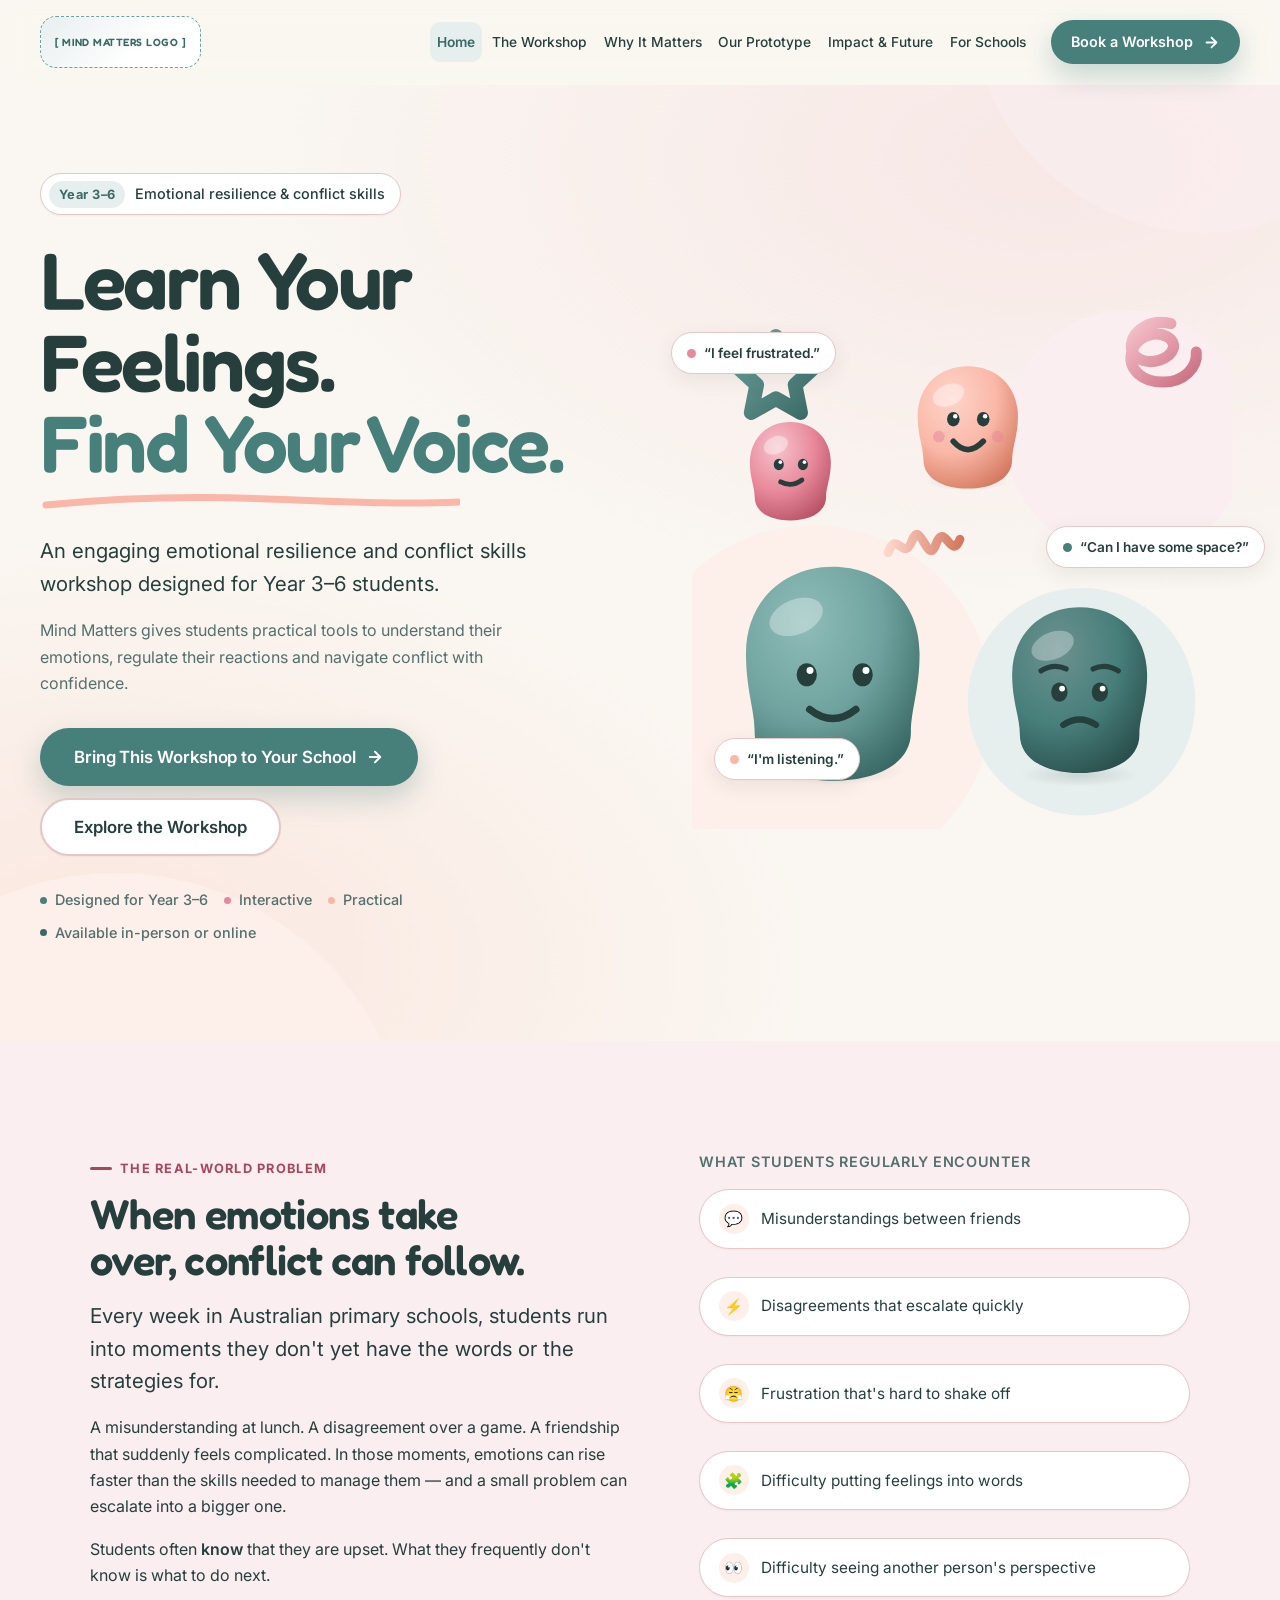
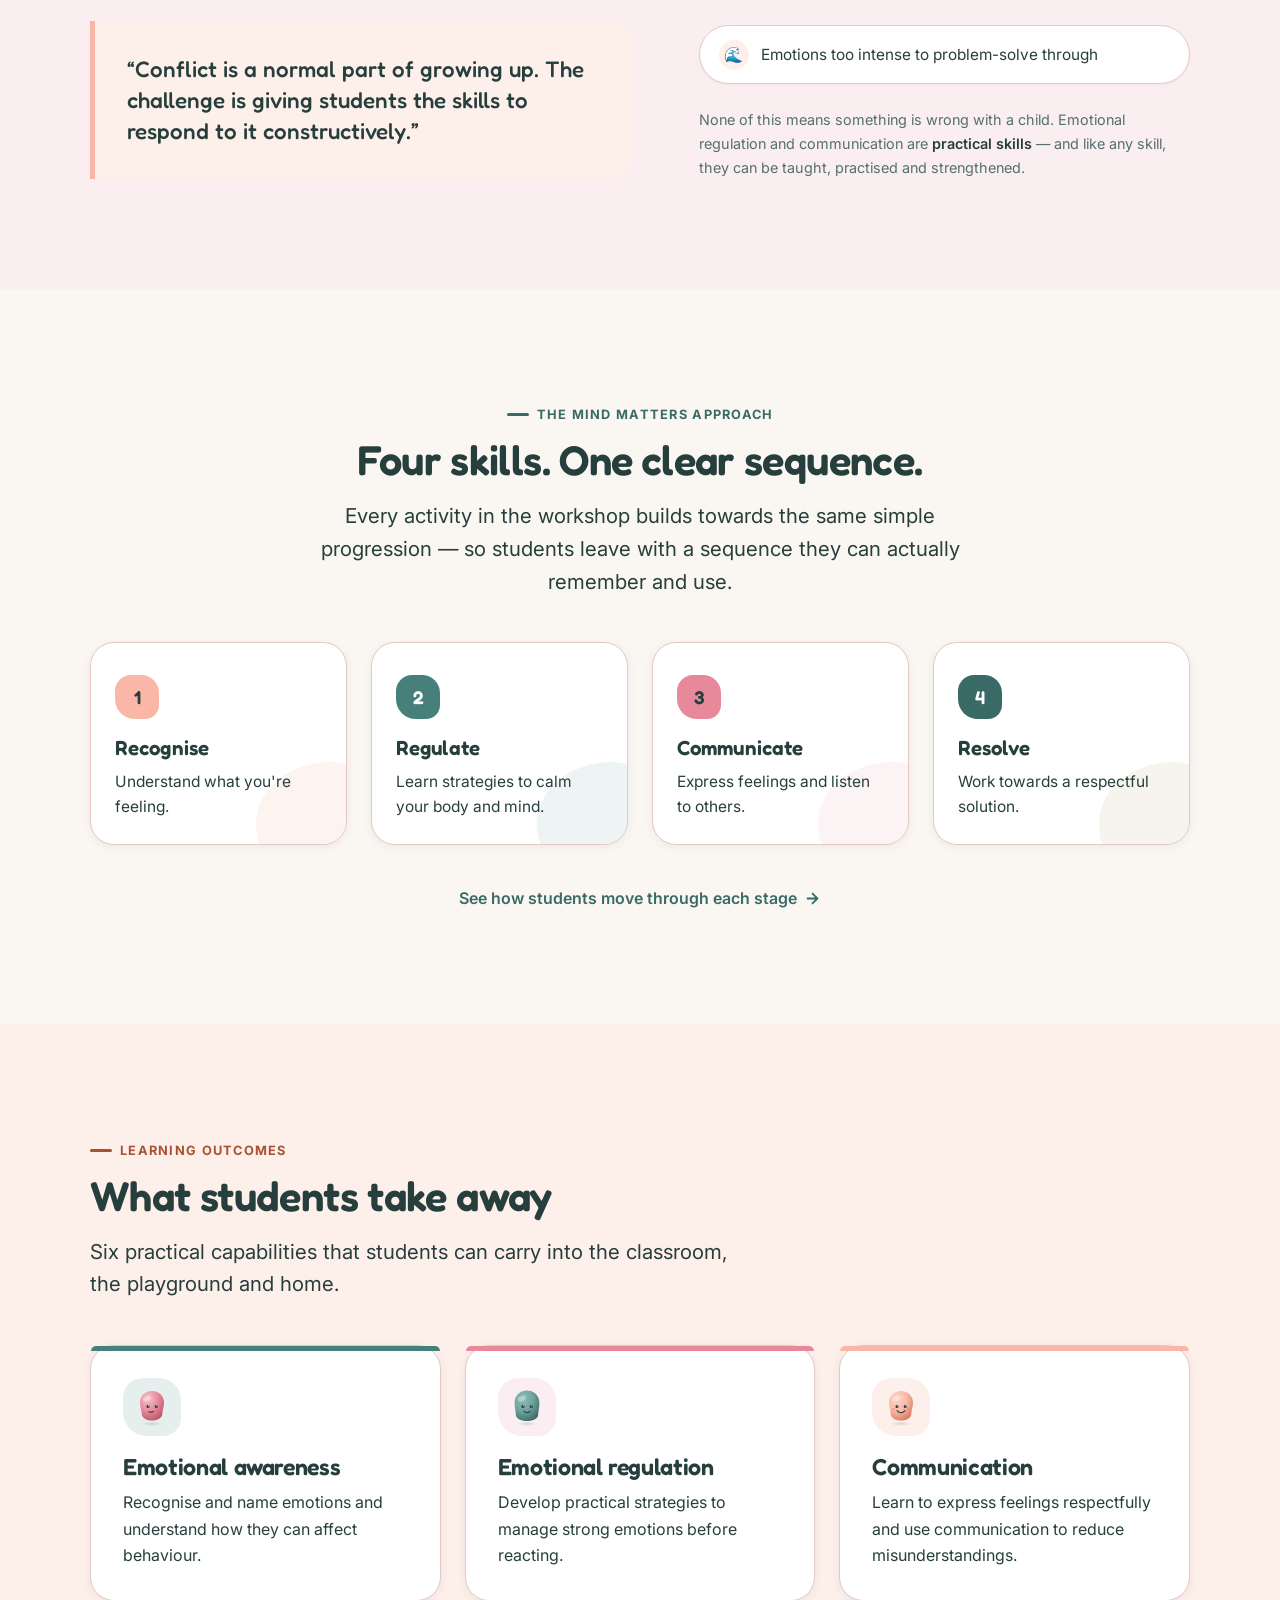
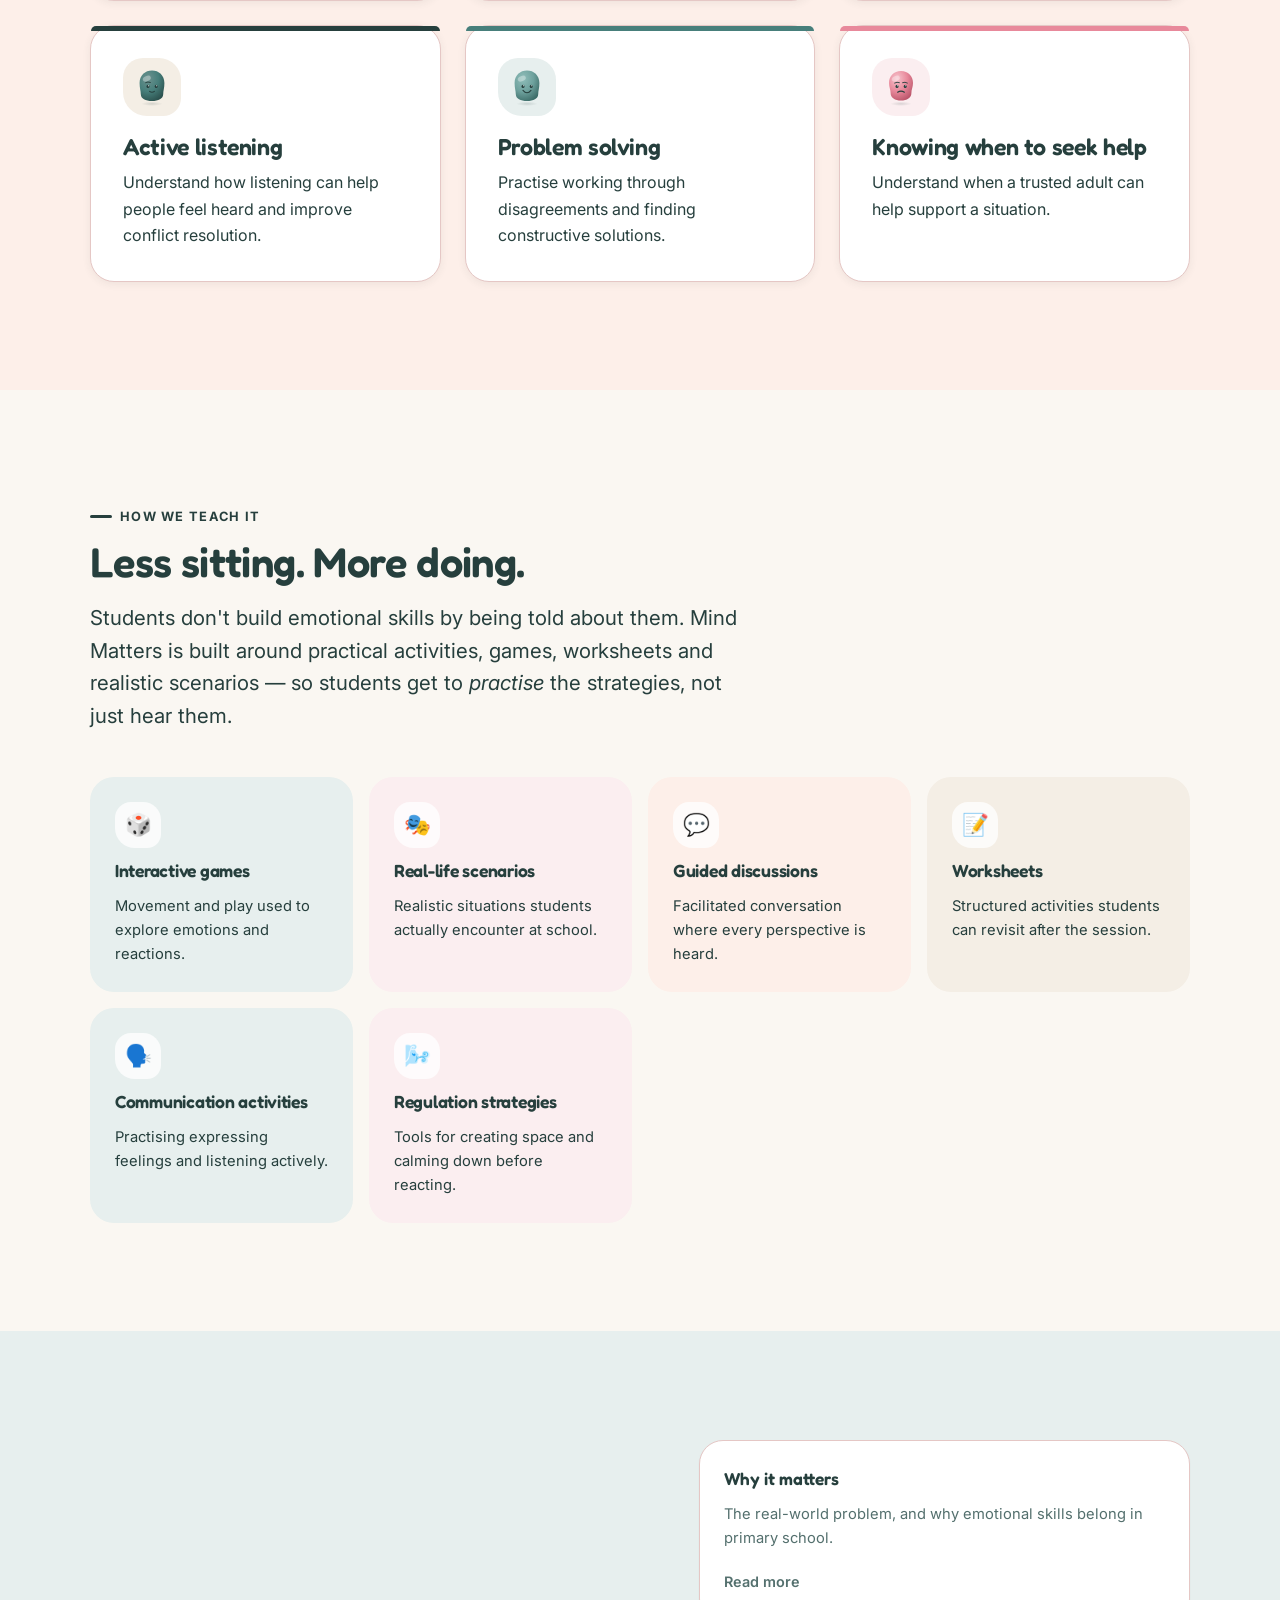
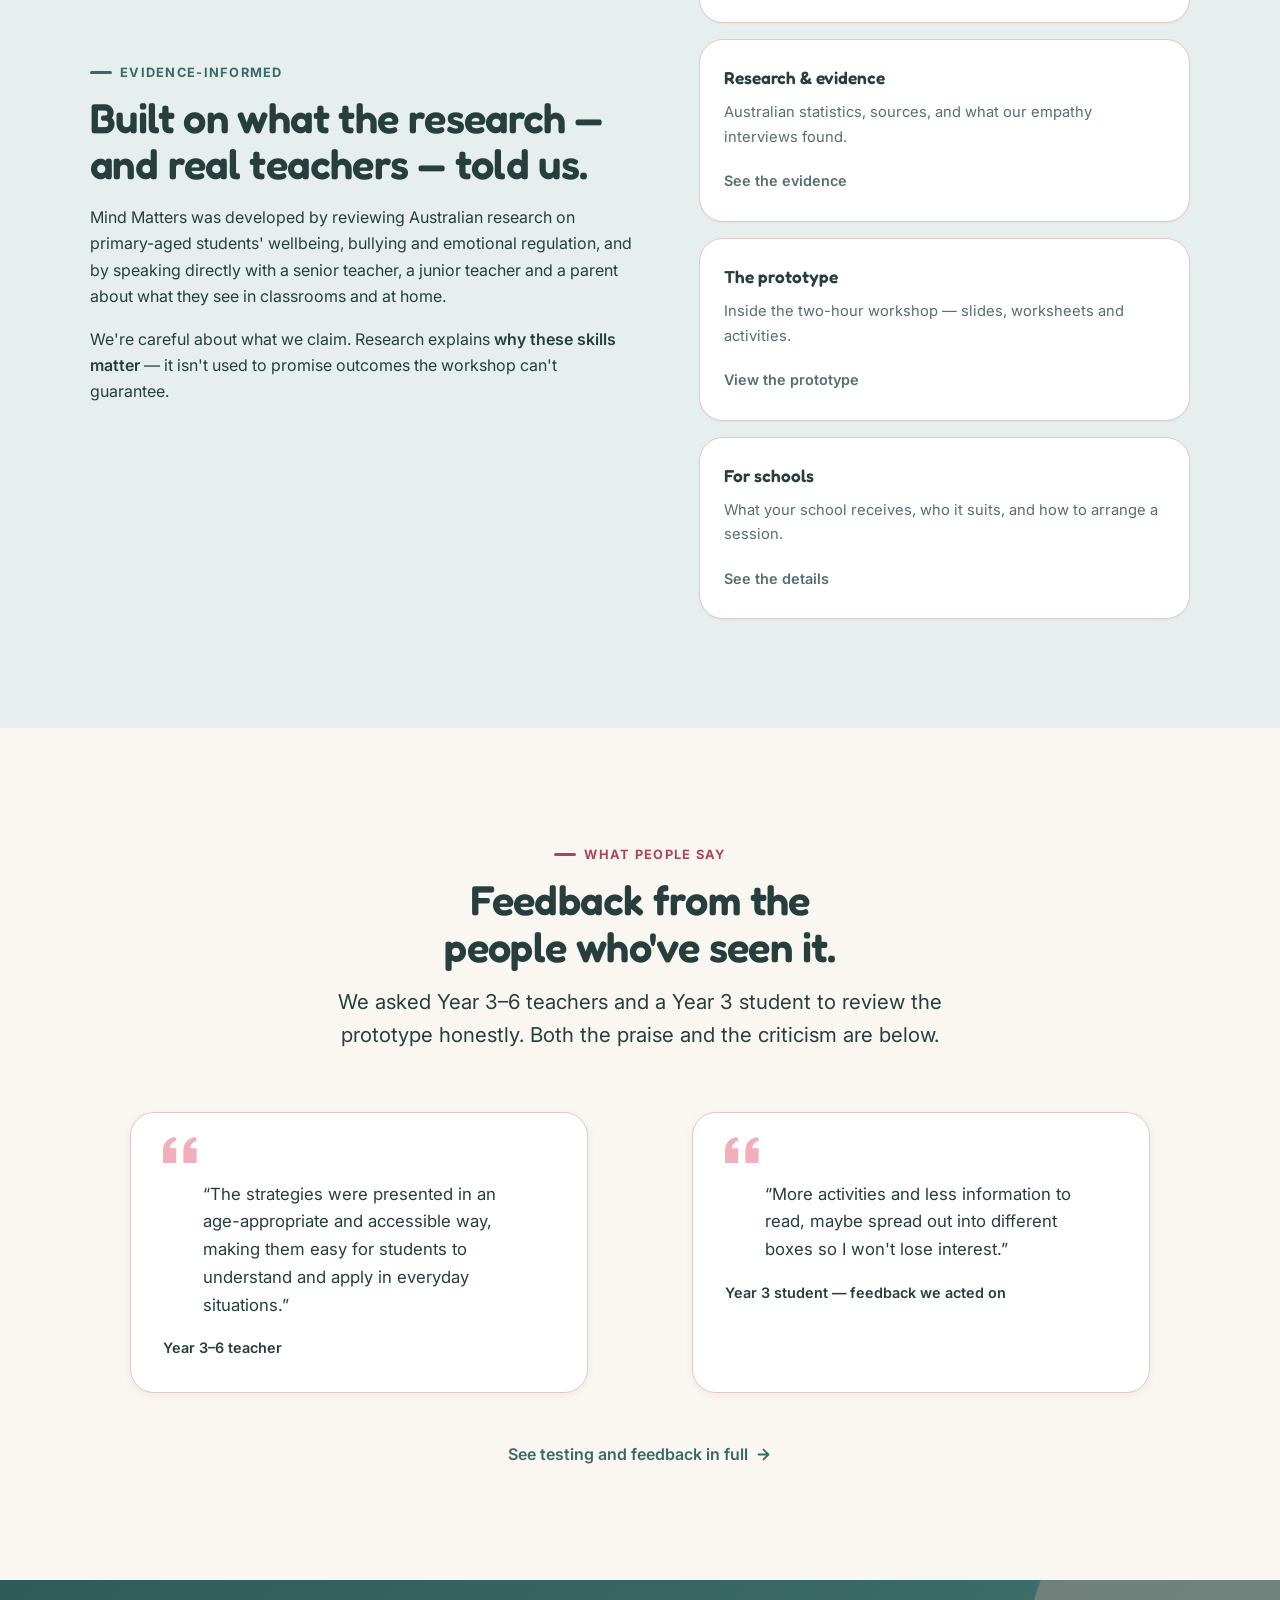
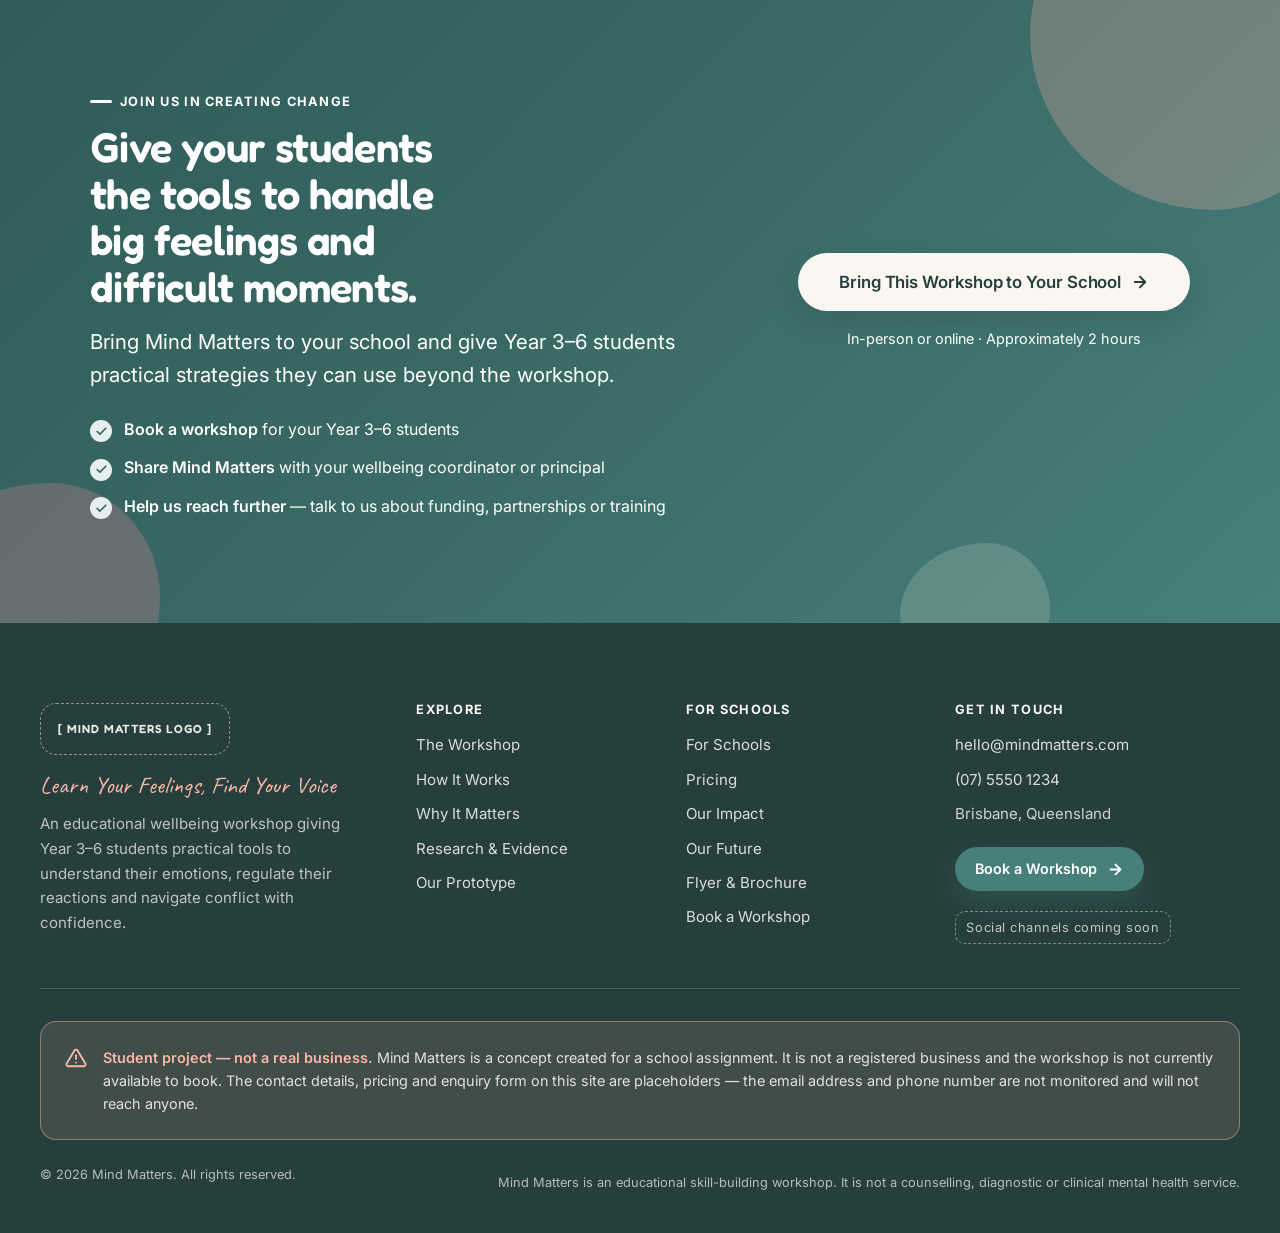
==== commit a6d44347: "Add real interview and feedback content Replaces the placeholder research and feedback sections with" ====
--- a/index.html
+++ b/index.html
@@ -350,16 +350,26 @@
       <p class="eyebrow eyebrow--rose" style="justify-content:center">What people say</p>
       <h2>Feedback from the people who've seen it.</h2>
       <p class="lead">
-        Quotes from students, teachers and the parents and staff we interviewed while
-        designing the workshop.
+        We asked Year 3–6 teachers and a Year 3 student to review the prototype honestly.
+        Both the praise and the criticism are below.
       </p>
     </div>
 
     <!-- ===== PLACEHOLDER: replace each with a real quote, then remove quote--empty ===== -->
-    <div class="wrap--text" style="margin-inline:auto;margin-bottom:2rem">
-      <figure class="quote quote--empty" data-reveal>
-        <blockquote class="quote__text muted"><em>[ Feedback quote to be added ]</em></blockquote>
-        <figcaption class="quote__attrib">Teacher or parent</figcaption>
+    <div class="grid grid--2" style="margin-bottom:2rem">
+      <figure class="quote" data-reveal>
+        <blockquote class="quote__text">
+          “The strategies were presented in an age-appropriate and accessible way, making
+          them easy for students to understand and apply in everyday situations.”
+        </blockquote>
+        <figcaption class="quote__attrib">Year 3–6 teacher</figcaption>
+      </figure>
+      <figure class="quote" data-reveal style="--reveal-delay:80ms">
+        <blockquote class="quote__text">
+          “More activities and less information to read, maybe spread out into different
+          boxes so I won't lose interest.”
+        </blockquote>
+        <figcaption class="quote__attrib">Year 3 student — feedback we acted on</figcaption>
       </figure>
     </div>
 
--- a/css/components.css
+++ b/css/components.css
@@ -1058,3 +1058,52 @@
 @media (max-width: 560px) {
   .jumpnav a { font-size: 0.84rem; padding-inline: 0.8rem; }
 }
+
+/* --------------------------------------------------------------------------
+   14. PROJECT DISCLAIMER
+   Appears in the footer of every page, and above the enquiry form. Must be
+   impossible to miss — the site otherwise reads as a real business.
+   -------------------------------------------------------------------------- */
+.footer__notice {
+  display: flex;
+  align-items: flex-start;
+  gap: var(--sp-4);
+  margin-top: var(--sp-6);
+  padding: var(--sp-5);
+  border: 1px solid rgba(250, 183, 167, 0.45);
+  border-radius: var(--r-md);
+  background: rgba(250, 183, 167, 0.12);
+}
+.footer__notice svg {
+  flex: none;
+  width: 22px; height: 22px;
+  margin-top: 1px;
+  color: var(--mm-peach);
+}
+.footer__notice p {
+  margin: 0;
+  font-size: var(--fs-small);
+  line-height: 1.6;
+  color: rgba(250, 247, 242, 0.88);
+}
+.footer__notice strong { color: var(--mm-peach); }
+
+/* Same notice, used on a light background above the enquiry form */
+.notice {
+  display: flex;
+  align-items: flex-start;
+  gap: var(--sp-4);
+  padding: var(--sp-5);
+  margin-bottom: var(--sp-6);
+  border: 1px solid var(--mm-peach);
+  border-radius: var(--r-md);
+  background: var(--mm-peach-tint);
+}
+.notice svg {
+  flex: none;
+  width: 22px; height: 22px;
+  margin-top: 1px;
+  color: var(--mm-peach-ink);
+}
+.notice p { margin: 0; font-size: var(--fs-small); line-height: 1.6; color: var(--mm-deep); }
+.notice strong { color: var(--mm-peach-ink); }
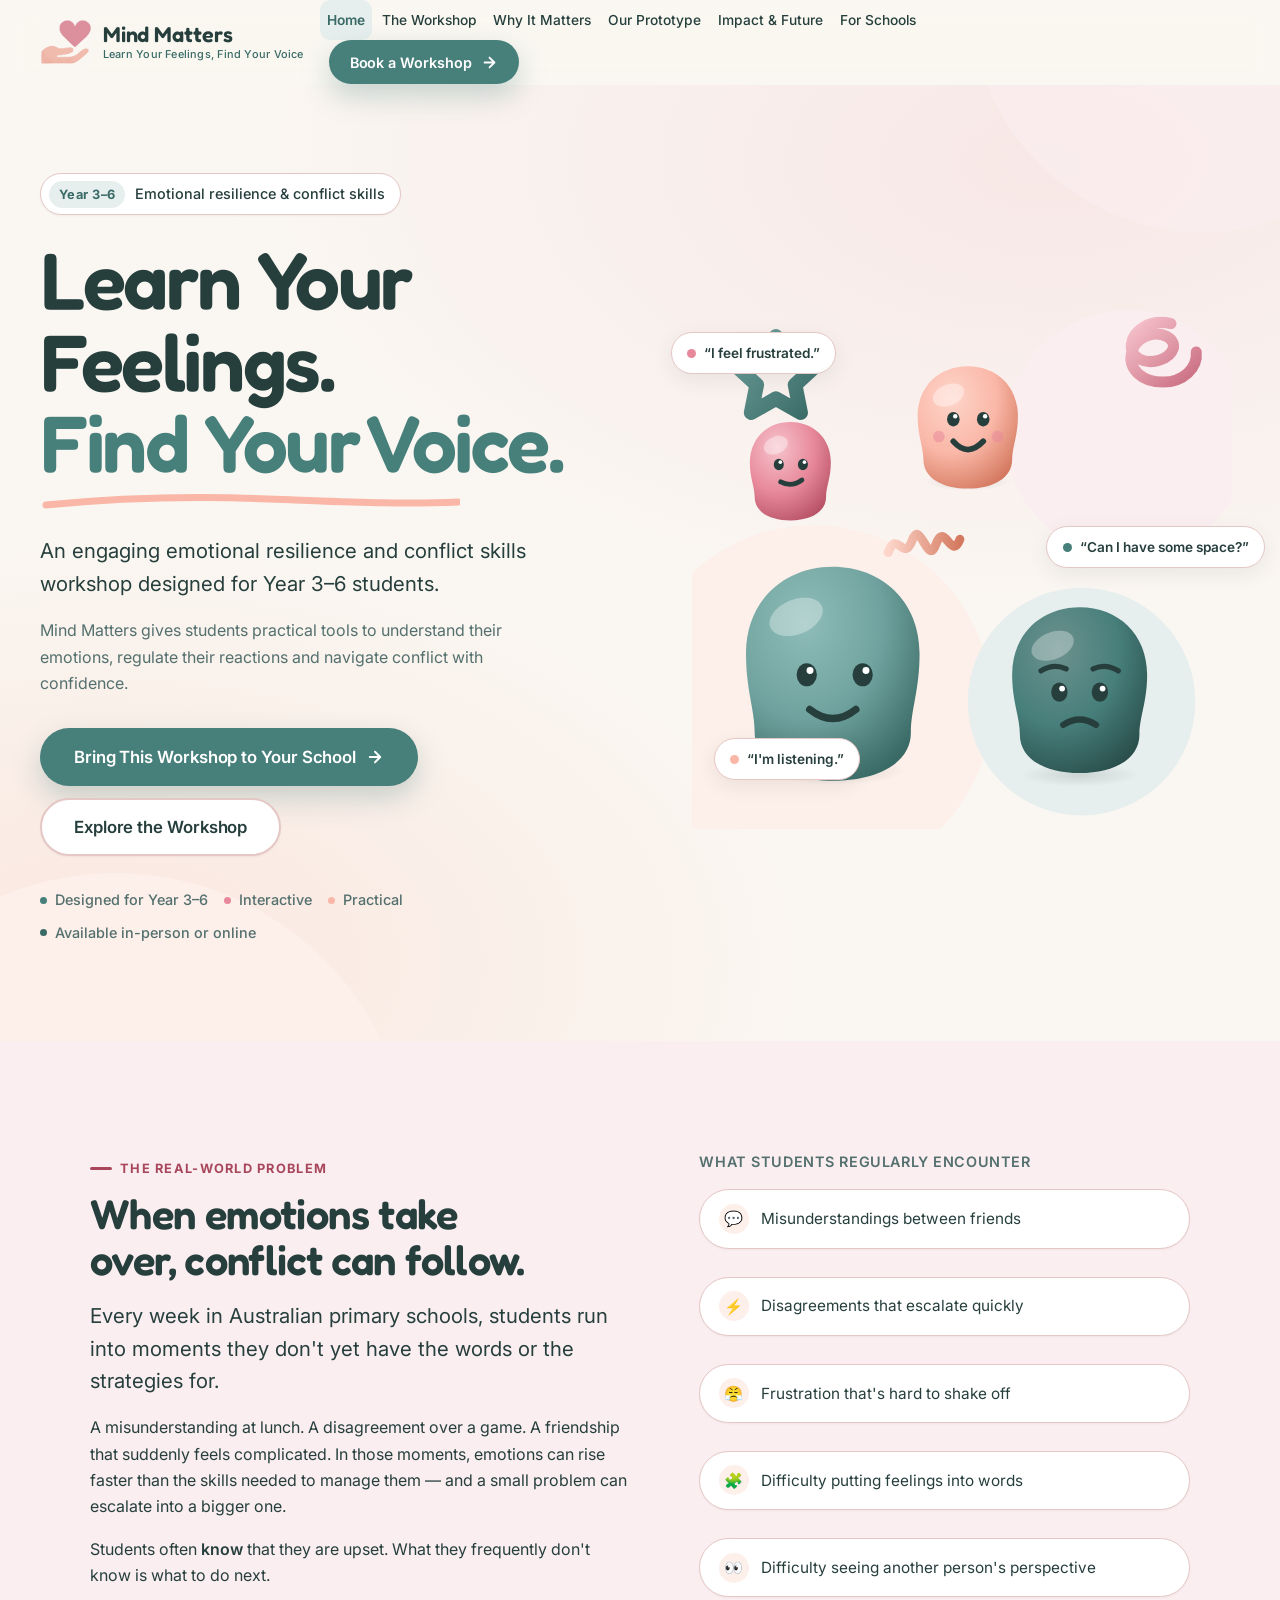
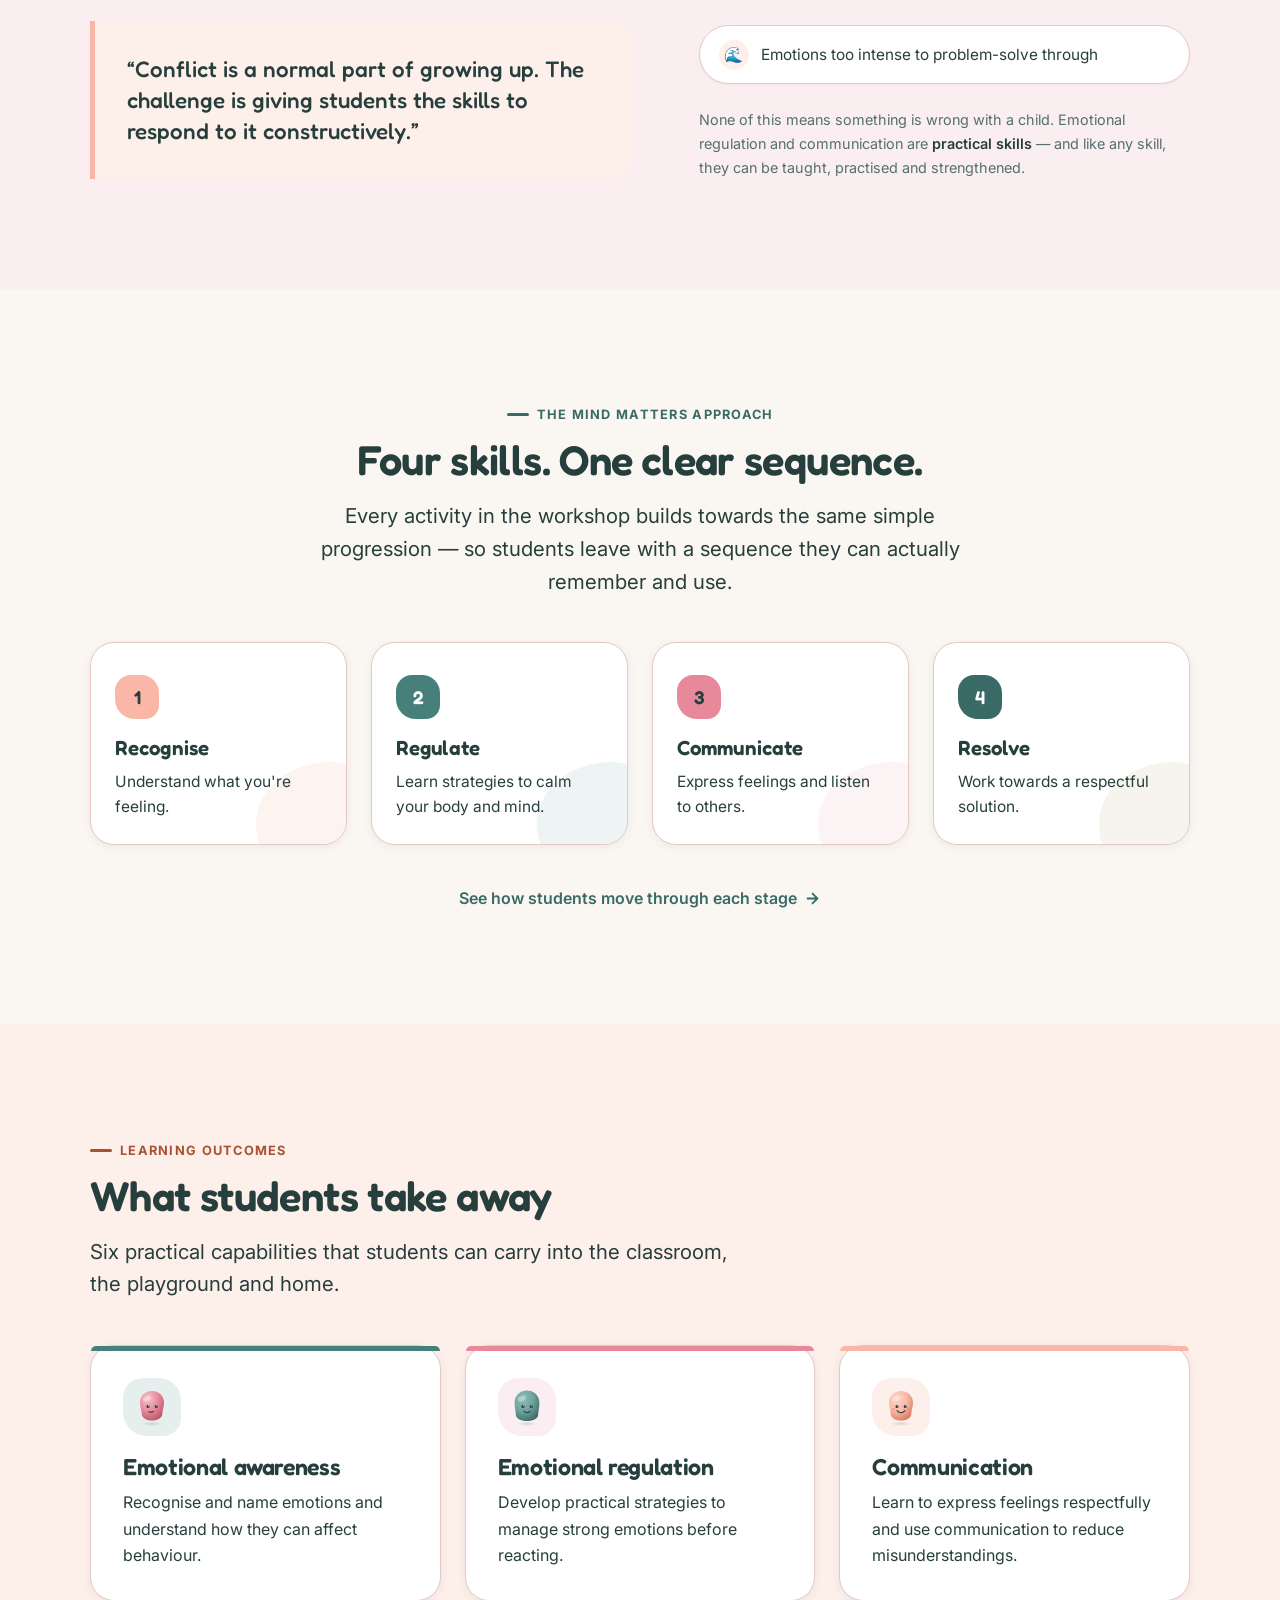
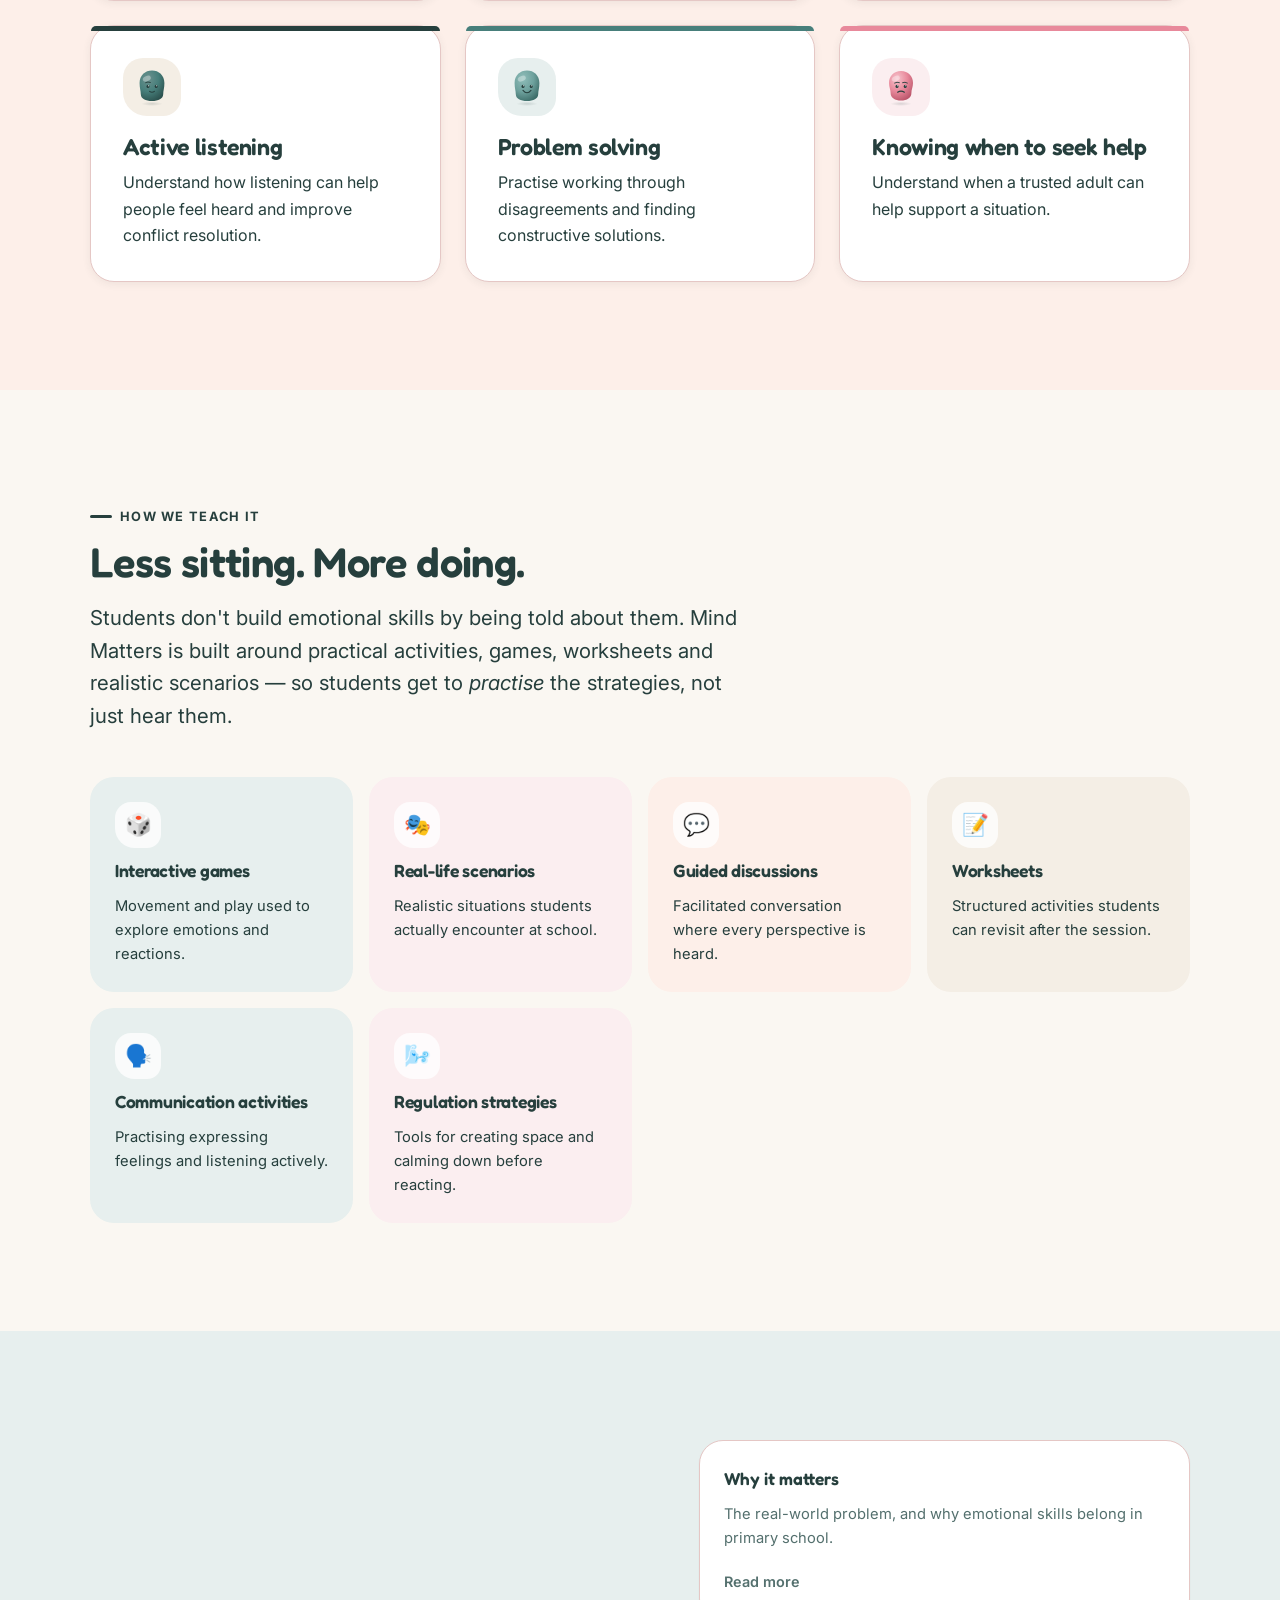
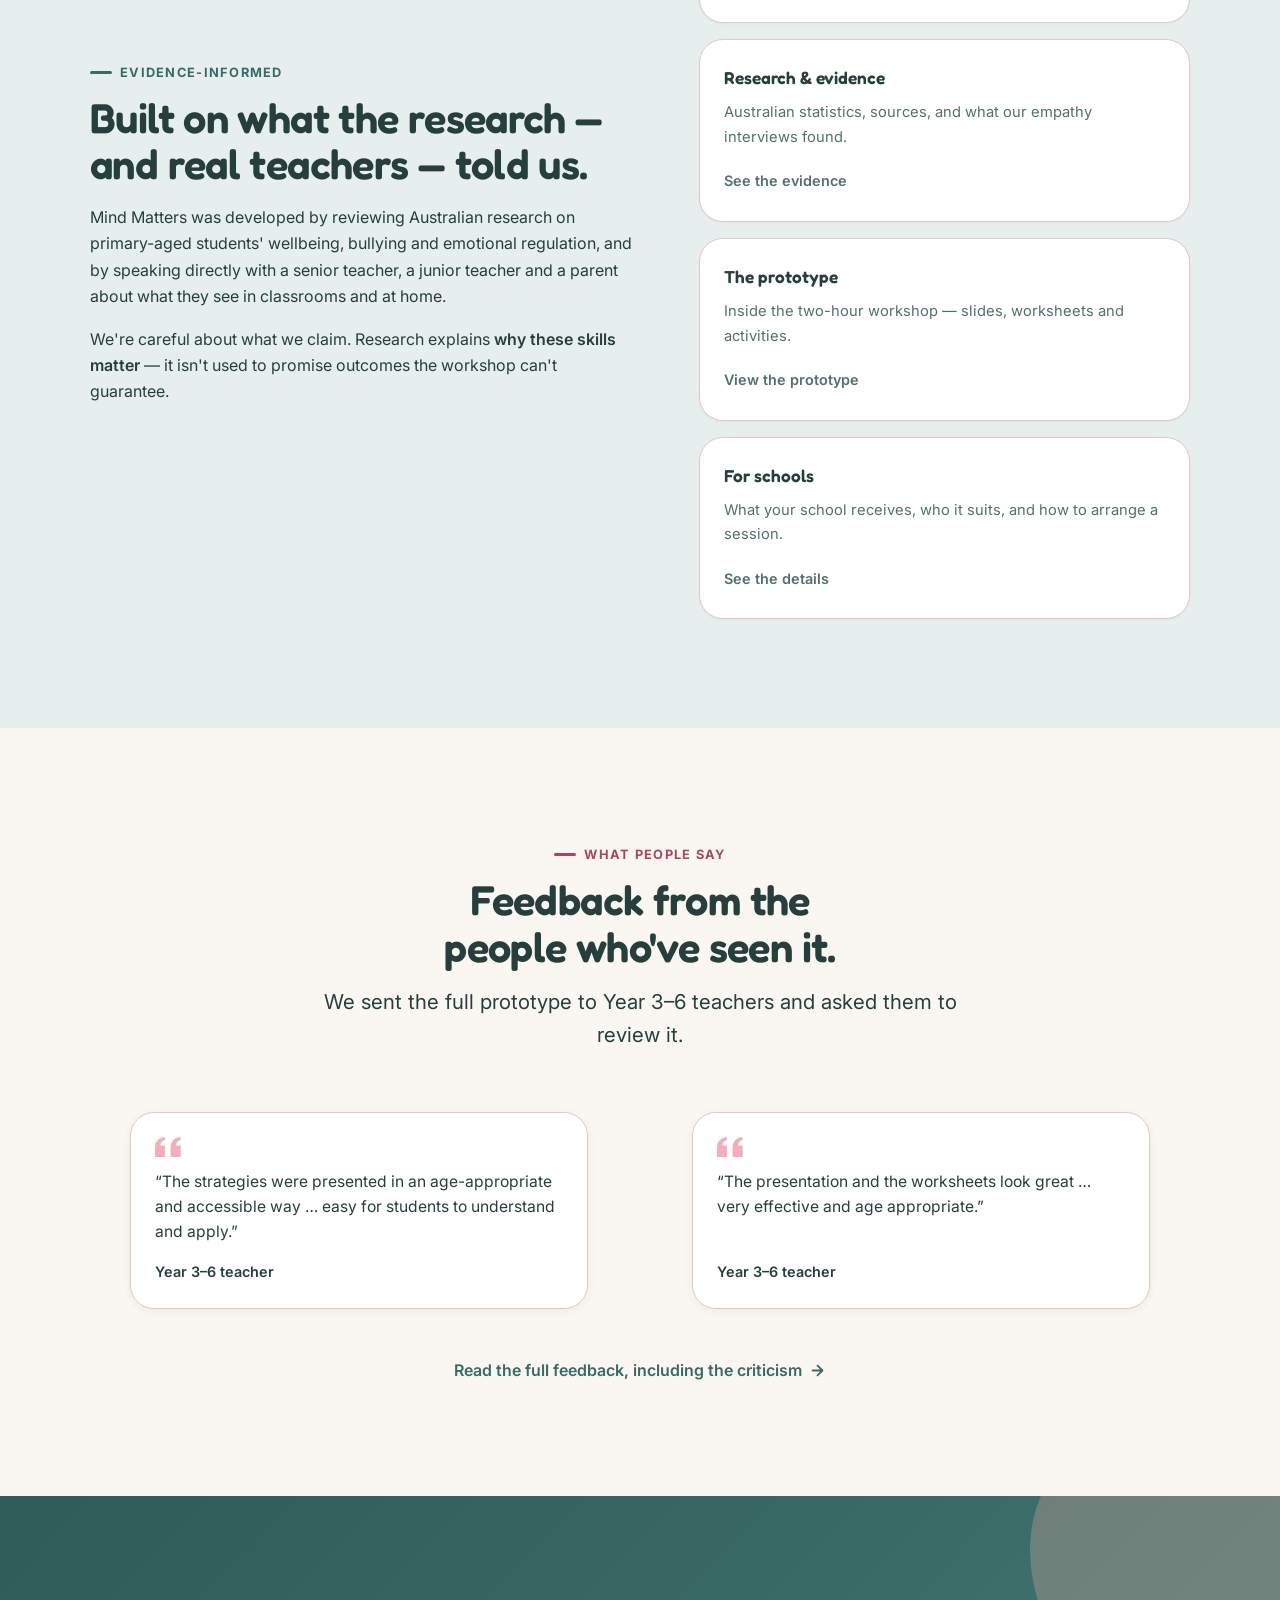
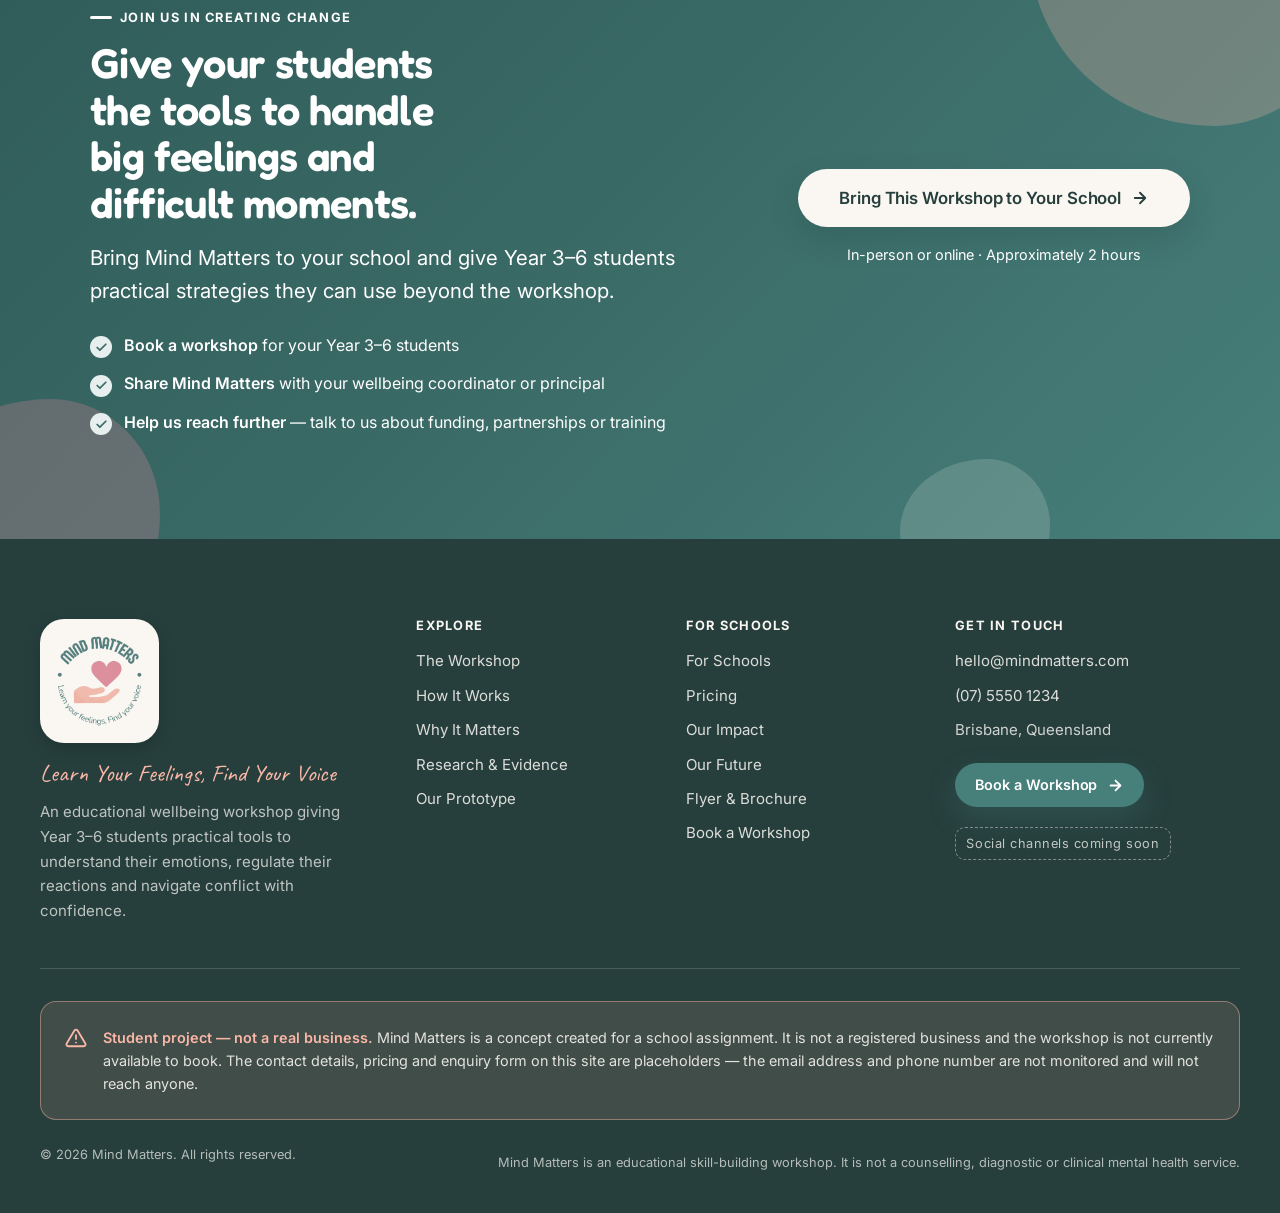
==== commit dff67a3b: "Rework the header brand, and tighten the quote cards Header: the circular badge lost its ring text a" ====
--- a/index.html
+++ b/index.html
@@ -350,8 +350,7 @@
       <p class="eyebrow eyebrow--rose" style="justify-content:center">What people say</p>
       <h2>Feedback from the people who've seen it.</h2>
       <p class="lead">
-        We asked Year 3–6 teachers and a Year 3 student to review the prototype honestly.
-        Both the praise and the criticism are below.
+        We sent the full prototype to Year 3–6 teachers and asked them to review it.
       </p>
     </div>
 
@@ -359,23 +358,23 @@
     <div class="grid grid--2" style="margin-bottom:2rem">
       <figure class="quote" data-reveal>
         <blockquote class="quote__text">
-          “The strategies were presented in an age-appropriate and accessible way, making
-          them easy for students to understand and apply in everyday situations.”
+          “The strategies were presented in an age-appropriate and accessible way … easy for
+          students to understand and apply.”
         </blockquote>
         <figcaption class="quote__attrib">Year 3–6 teacher</figcaption>
       </figure>
       <figure class="quote" data-reveal style="--reveal-delay:80ms">
         <blockquote class="quote__text">
-          “More activities and less information to read, maybe spread out into different
-          boxes so I won't lose interest.”
+          “The presentation and the worksheets look great … very effective and age
+          appropriate.”
         </blockquote>
-        <figcaption class="quote__attrib">Year 3 student — feedback we acted on</figcaption>
+        <figcaption class="quote__attrib">Year 3–6 teacher</figcaption>
       </figure>
     </div>
 
     <div class="cluster" style="justify-content:center" data-reveal>
       <a class="link-arrow" href="prototype.html#feedback">
-        See testing and feedback in full
+        Read the full feedback, including the criticism
         <svg width="17" height="17" viewBox="0 0 24 24" fill="none" stroke="currentColor" stroke-width="2.5" stroke-linecap="round" stroke-linejoin="round" aria-hidden="true"><path d="M5 12h13M12 5l7 7-7 7"/></svg>
       </a>
     </div>
--- a/css/components.css
+++ b/css/components.css
@@ -127,7 +127,10 @@
 }
 .site-header.is-stuck .nav { height: 68px; }
 
-/* ---- Logo placeholder: replace the contents of .logo-slot with your logo ---- */
+/* ---- Brand lockup: hand-and-heart mark + name + slogan ----
+   The full circular logo loses its ring text at header size, so the header
+   uses the mark alongside live text instead. The complete badge still appears
+   in the footer, where there's room for it. */
 .nav__brand {
   display: inline-flex;
   align-items: center;
@@ -135,46 +138,54 @@
   text-decoration: none;
   flex: none;
   border-radius: var(--r-md);
-}
-.logo-slot {
-  display: inline-flex;
-  align-items: center;
+  min-width: 0;
+}
+
+.brand__mark {
+  height: 46px;
+  width: auto;
+  display: block;
+  flex: none;
+  transition: height var(--t-med) var(--ease-soft);
+}
+
+.brand__text {
+  display: flex;
+  flex-direction: column;
   justify-content: center;
-  /* Reserved space for the real Mind Matters logo */
-  min-width: 190px;
-  height: 52px;
-  padding: 0 0.9rem;
-  border: 1.5px dashed var(--mm-teal-light);
-  border-radius: var(--r-md);
-  background: linear-gradient(135deg, var(--mm-teal-tint), var(--mm-surface) 65%);
+  min-width: 0;
+}
+
+.brand__name {
+  font-family: var(--font-display);
+  font-size: 1.35rem;
+  font-weight: 600;
+  line-height: 1.05;
+  letter-spacing: -0.005em;
+  color: var(--mm-deep);
+  white-space: nowrap;
+  transition: font-size var(--t-med) var(--ease-soft);
+}
+
+.brand__slogan {
+  font-size: 0.68rem;
+  font-weight: 500;
+  line-height: 1.3;
+  letter-spacing: 0.02em;
   color: var(--mm-teal-deep);
-  font-family: var(--font-display);
-  font-size: 0.78rem;
-  font-weight: 600;
-  letter-spacing: 0.08em;
-  text-transform: uppercase;
-  text-align: center;
-  line-height: 1.15;
-  transition: height var(--t-med) var(--ease-soft), border-color var(--t-fast) var(--ease-soft);
-}
-.nav__brand:hover .logo-slot { border-color: var(--mm-teal); }
-.site-header.is-stuck .logo-slot { height: 44px; }
-.logo-slot img { max-height: 100%; width: auto; }
-/* When a real logo image is dropped in, add class "logo-slot--filled" to remove the dashed frame */
-.logo-slot--filled {
-  border: 0;
-  background: none;
-  padding: 0;
-  min-width: 0;
-}
-
-/* Desktop: links + CTA sit on one row, pushed to the right */
-.nav__menu {
-  display: flex;
-  align-items: center;
-  gap: 0.5rem;
-  margin-left: auto;
-  min-width: 0;
+  white-space: nowrap;
+  margin-top: 2px;
+}
+
+.nav__brand:hover .brand__name { color: var(--mm-teal-deep); }
+
+.site-header.is-stuck .brand__mark { height: 38px; }
+.site-header.is-stuck .brand__name { font-size: 1.18rem; }
+
+@media (max-width: 700px) {
+  .brand__mark { height: 38px; }
+  .brand__name { font-size: 1.12rem; }
+  .brand__slogan { display: none; }   /* too cramped to read on a phone */
 }
 
 .nav__links {
@@ -244,7 +255,6 @@
 }
 @media (max-width: 1320px) {
   .nav__link { padding-inline: 0.45rem; font-size: 0.86rem; }
-  .logo-slot { min-width: 148px; font-size: 0.66rem; letter-spacing: 0.05em; }
   .nav { gap: var(--sp-4); }
 }
 
@@ -705,10 +715,15 @@
   border-top: 1px solid var(--mm-border-soft);
 }
 
-/* Quote slot — ready for real quotes when supplied */
+/* Quote card.
+   Laid out as a flex column so the attribution is pinned to the bottom with
+   margin-top:auto — that keeps attributions on a single line across a row of
+   cards, however unevenly the quotes themselves wrap. The quote mark sits in
+   normal flow rather than absolutely, so there is no dead space above the text. */
 .quote {
-  position: relative;
-  padding: var(--sp-7) var(--sp-6) var(--sp-6);
+  display: flex;
+  flex-direction: column;
+  padding: var(--sp-5);
   background: var(--mm-surface);
   border: 1px solid var(--mm-border);
   border-radius: var(--r-lg);
@@ -716,19 +731,27 @@
 }
 .quote::before {
   content: "";
-  position: absolute;
-  top: var(--sp-5); left: var(--sp-6);
-  width: 34px; height: 26px;
+  display: block;
+  flex: none;
+  width: 26px;
+  height: 20px;
+  margin-bottom: var(--sp-3);
   background: url("data:image/svg+xml,%3Csvg xmlns='http://www.w3.org/2000/svg' viewBox='0 0 34 26' fill='%23F2AEBB'%3E%3Cpath d='M0 26V13.8C0 6.2 4.6 1 12.2 0l1.4 3.6C9.2 5 7 7.6 7 11.2h6.2V26H0zm20.4 0V13.8C20.4 6.2 25 1 32.6 0L34 3.6C29.6 5 27.4 7.6 27.4 11.2h6.2V26H20.4z'/%3E%3C/svg%3E") no-repeat;
 }
-.quote__text { margin-top: var(--sp-5); font-size: 1.05rem; color: var(--mm-body); }
+.quote__text {
+  margin: 0;
+  font-size: 0.98rem;
+  line-height: 1.6;
+  color: var(--mm-body);
+}
 .quote__attrib {
-  margin-top: var(--sp-4);
+  margin-top: auto;              /* pins the attribution to the bottom edge */
+  padding-top: var(--sp-4);
   font-size: var(--fs-small);
   font-weight: 600;
   color: var(--mm-deep);
 }
-.quote--empty { border-style: dashed; border-color: var(--mm-teal-light); background: var(--mm-cream-deep); }
+.quote--empty { border-style: dashed; border-color: var(--mm-teal); background: var(--mm-cream-deep); }
 
 /* --------------------------------------------------------------------------
    9. ACCORDION (FAQ)
@@ -973,6 +996,27 @@
   text-transform: uppercase;
   text-align: center;
 }
+/* The footer is deep teal and the logo carries its own cream ground, so it sits
+   in a cream badge. That reads as a deliberate lockup rather than a stray block. */
+.footer__logo-slot--filled {
+  display: inline-flex;
+  align-items: center;
+  justify-content: center;
+  min-width: 0;
+  width: auto;
+  height: auto;
+  padding: var(--sp-4);
+  border: 0;
+  border-radius: var(--r-lg);
+  background: var(--mm-canvas);
+  box-shadow: 0 6px 18px rgba(0, 0, 0, 0.18);
+}
+.footer__logo-slot--filled img {
+  height: 92px;
+  width: auto;
+  display: block;
+}
+
 .footer__slogan {
   font-family: var(--font-hand);
   font-size: 1.5rem;
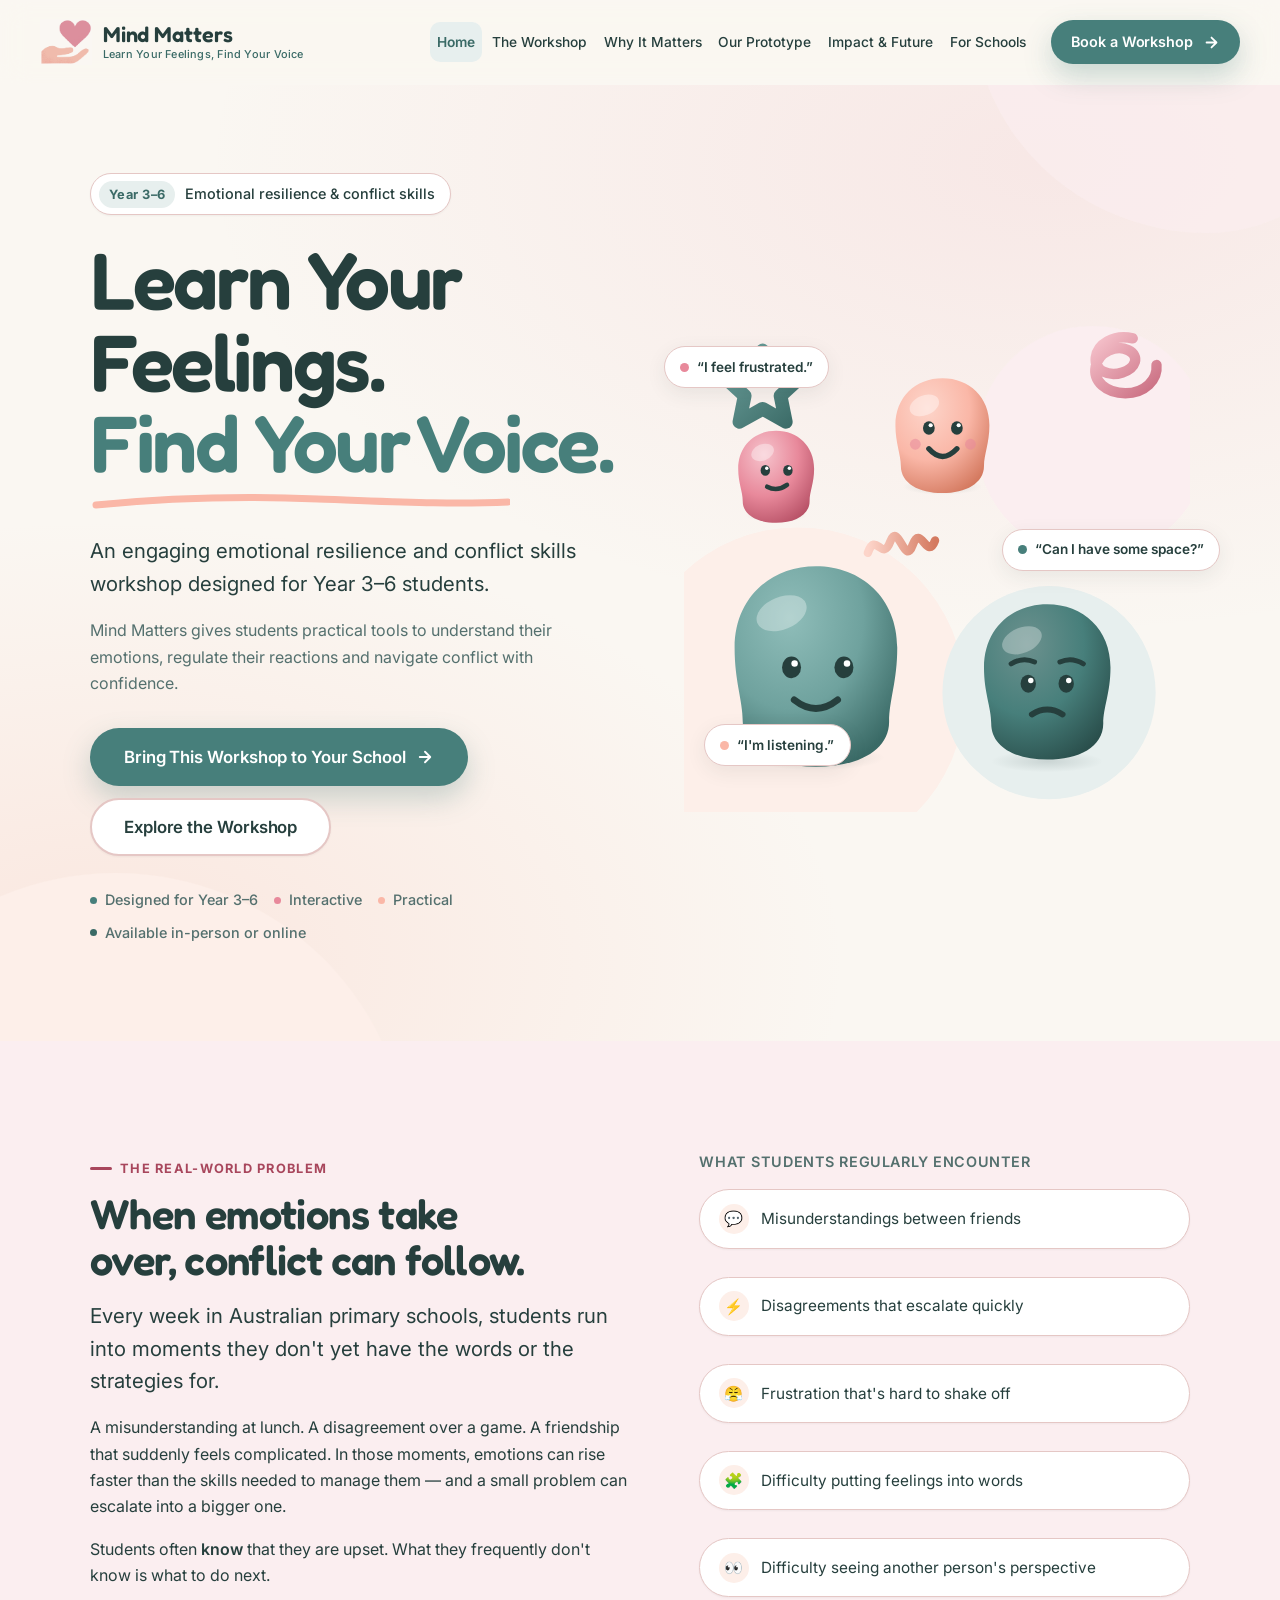
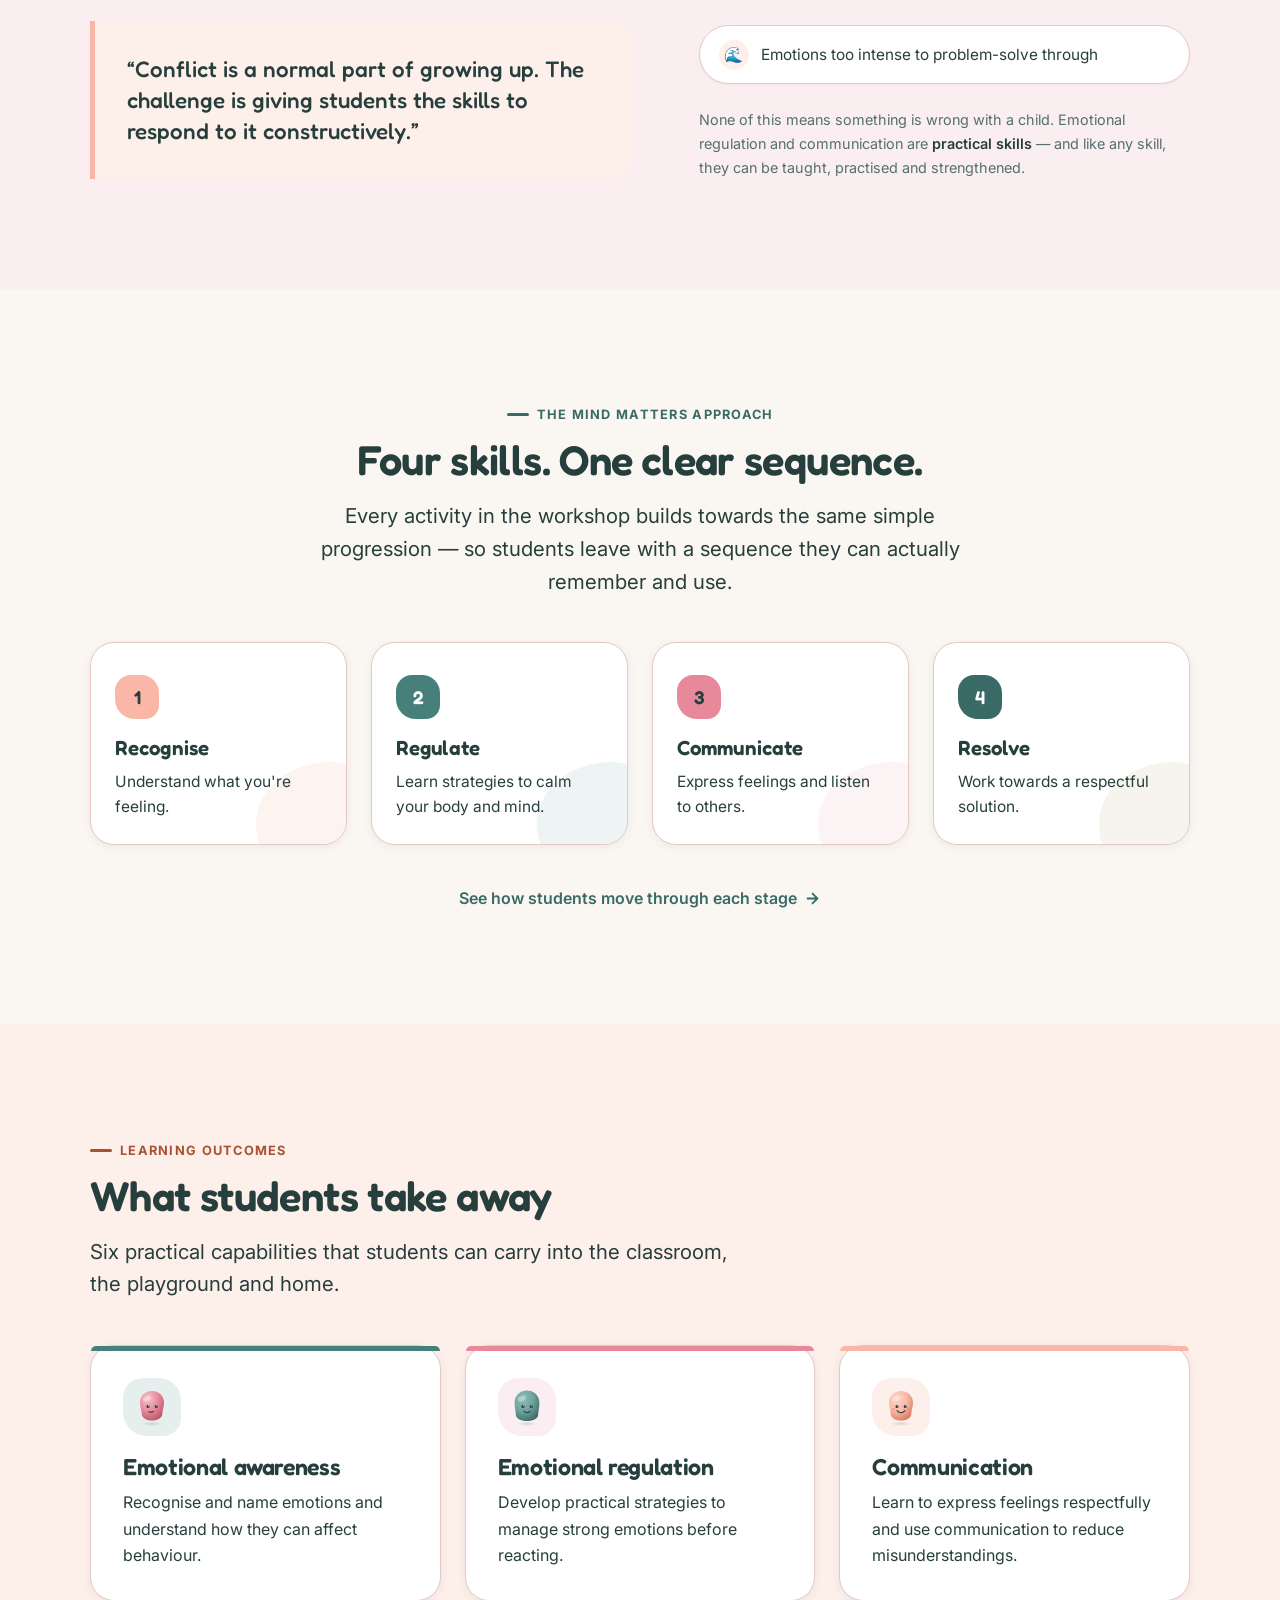
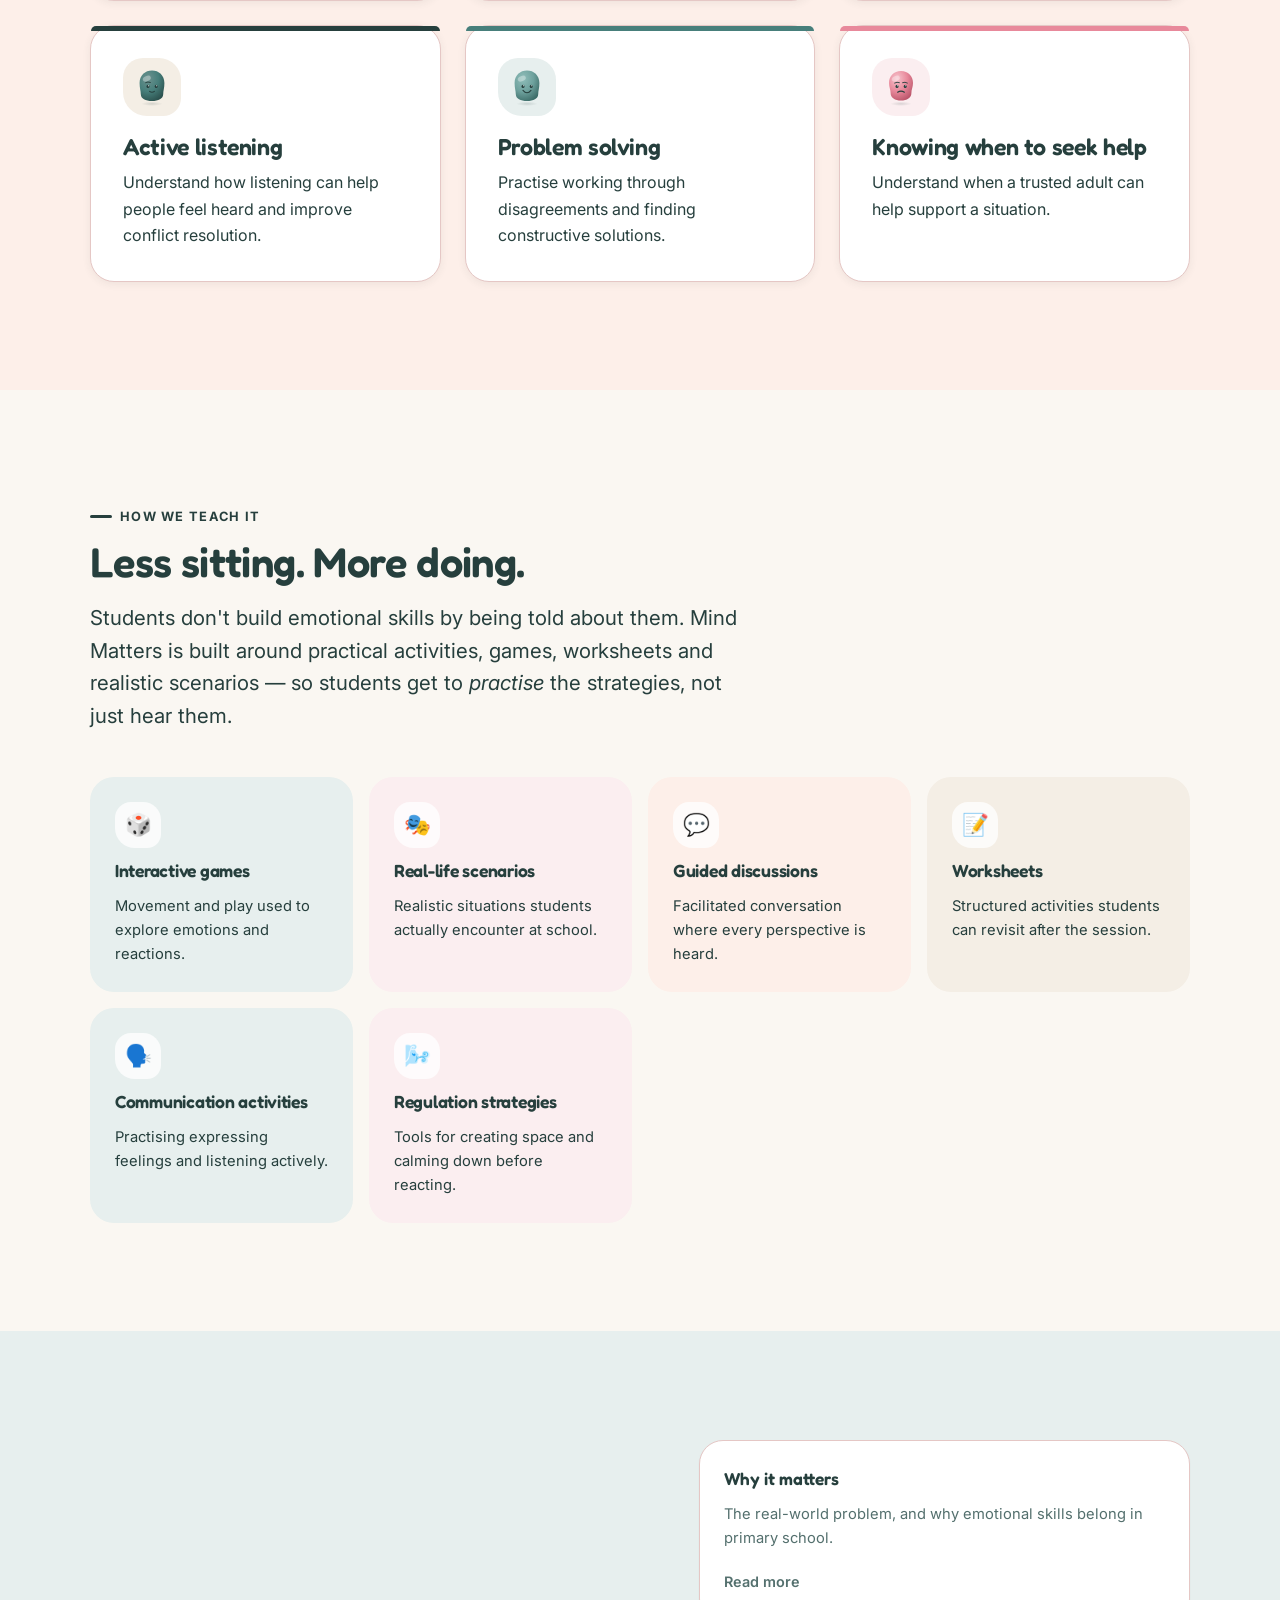
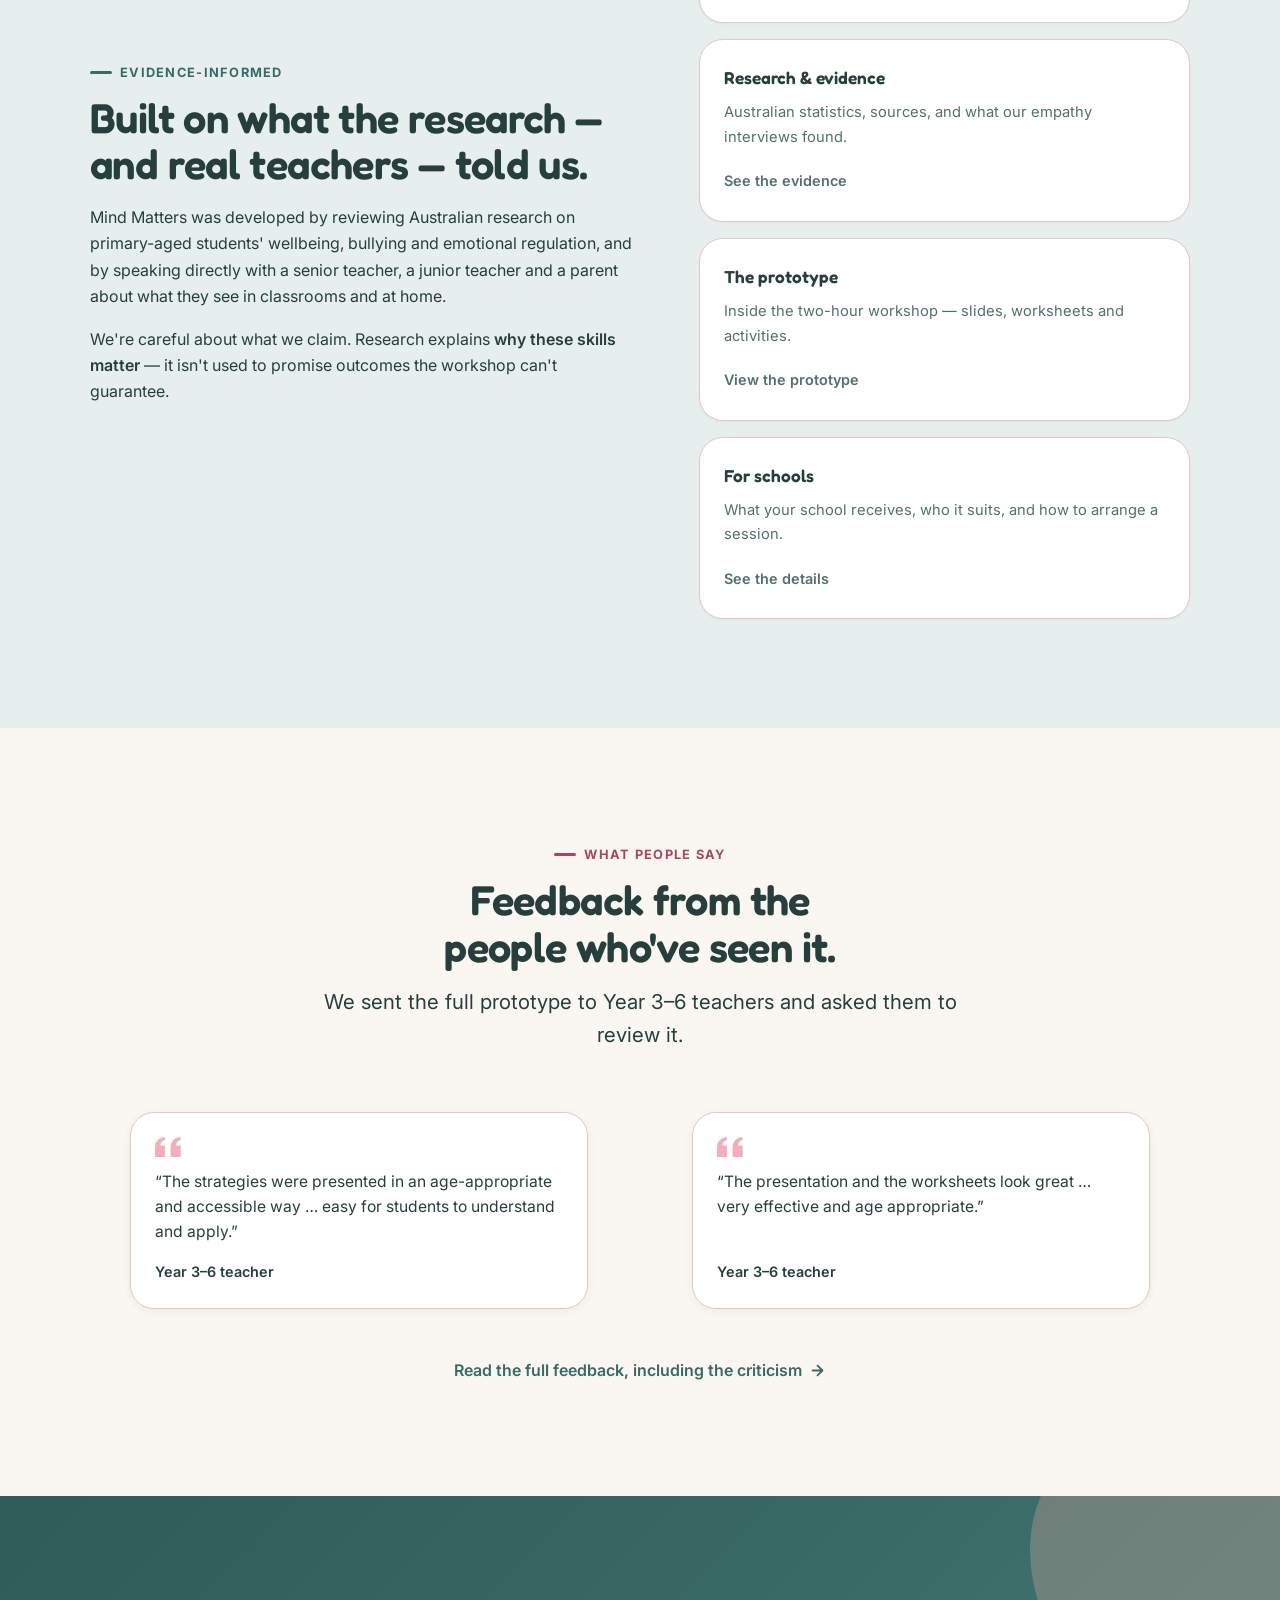
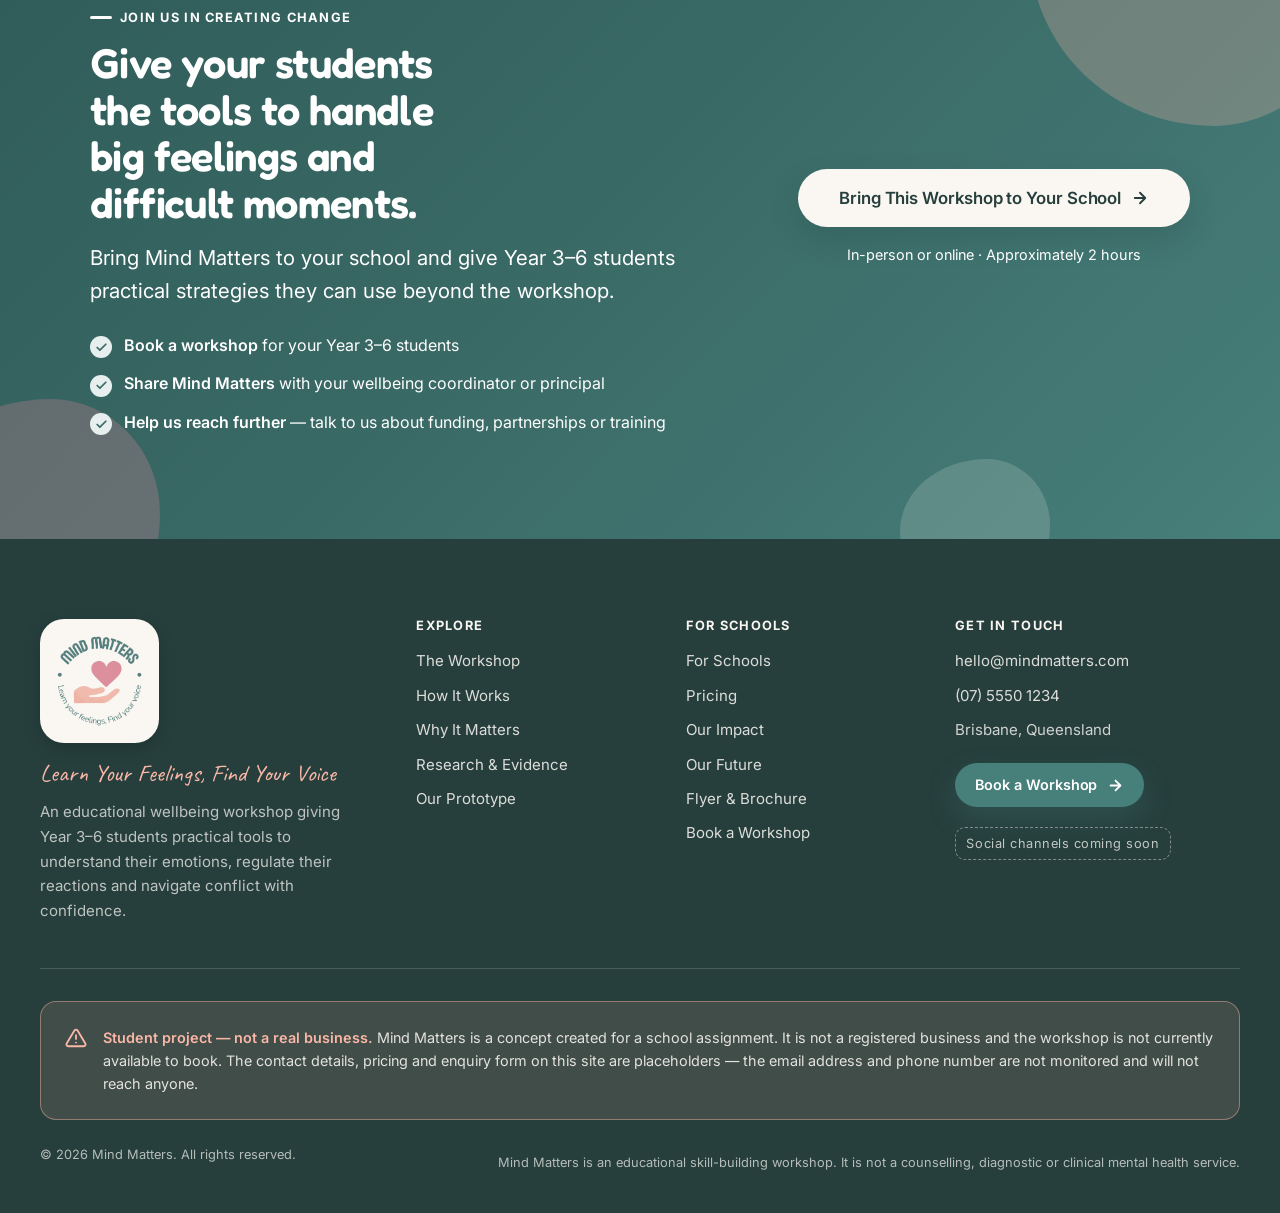
==== commit c8b5f6f5: "Fix the nav, and tighten alignment to CARP Restores .nav__menu { display: flex }, which was deleted " ====
--- a/index.html
+++ b/index.html
@@ -47,7 +47,7 @@
   <div class="hero__blob-peach" aria-hidden="true"></div>
   <div class="hero__blob-rose float-slow" aria-hidden="true"></div>
 
-  <div class="wrap wrap--wide hero__inner">
+  <div class="wrap hero__inner">
 
     <div class="hero__copy">
       <p class="hero__kicker" data-reveal>
--- a/css/base.css
+++ b/css/base.css
@@ -96,8 +96,8 @@
   --sh-teal: 0 12px 28px rgba(71, 127, 123, 0.28);
 
   /* Layout */
-  --wrap:       1180px;
-  --wrap-wide:  1340px;
+  --wrap:       1180px;   /* all page content shares this left edge */
+  --wrap-wide:  1340px;   /* header and footer only — the nav needs the room */
   --wrap-text:  720px;
   --gutter:     clamp(1.15rem, 0.6rem + 2.4vw, 2.5rem);
   --header-h:   84px;
@@ -220,7 +220,13 @@
   padding-inline: var(--gutter);
 }
 .wrap--wide { max-width: var(--wrap-wide); }
-.wrap--text { max-width: var(--wrap-text); }
+/* A narrow reading column that still starts on the page's shared left edge.
+   The container keeps the standard width so it aligns with every other
+   section; only its contents are capped to a comfortable measure.
+   Add .text-center to centre the column instead — a deliberate composition. */
+.wrap--text { max-width: var(--wrap); }
+.wrap--text > * { max-width: var(--wrap-text); }
+.wrap--text.text-center > * { margin-inline: auto; }
 
 .section { padding-block: var(--section-y); position: relative; }
 .section--tight { padding-block: clamp(2.5rem, 1.5rem + 4vw, 4.5rem); }
--- a/css/components.css
+++ b/css/components.css
@@ -186,6 +186,15 @@
   .brand__mark { height: 38px; }
   .brand__name { font-size: 1.12rem; }
   .brand__slogan { display: none; }   /* too cramped to read on a phone */
+}
+
+/* Desktop: links and CTA sit on one row, pushed to the right */
+.nav__menu {
+  display: flex;
+  align-items: center;
+  gap: 0.5rem;
+  margin-left: auto;
+  min-width: 0;
 }
 
 .nav__links {
